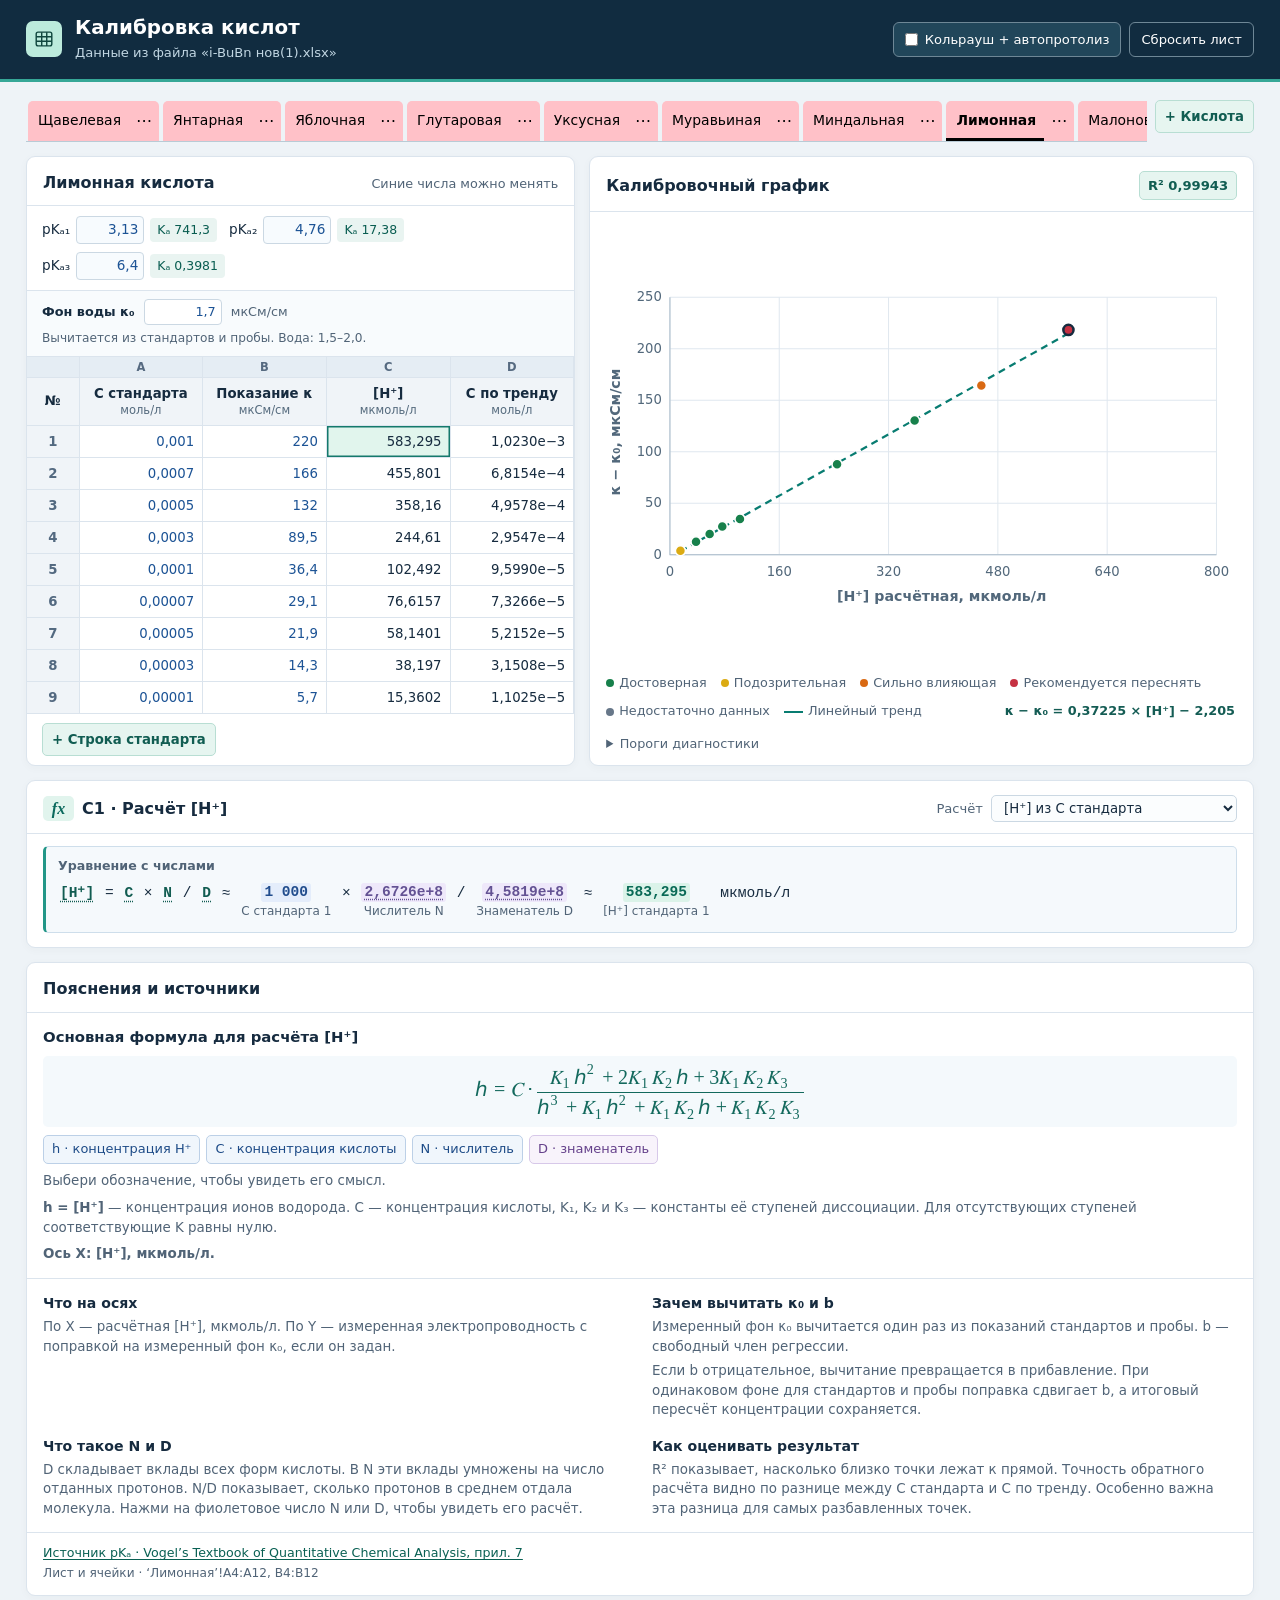
==== acid-calibration/index.html @ 61593591 "Add project homepage and descriptive site URLs" ====
<!doctype html>
<html lang="ru">
<head>
<meta charset="utf-8">
<meta name="viewport" content="width=device-width, initial-scale=1">
<meta name="description" content="Редактируемые кондуктометрические калибровки кислот i‑BuBn с разбором вычислений.">
<title>Калибровка кислот</title>
<style>
:root{color-scheme:light;--ink:#162b3f;--muted:#516477;--line:#dbe4ed;--paper:#fff;--canvas:#eef3f7;--nav:#112c40;--teal:#087c71;--blue:#1c5395;--light:#e6f5f0;--active:#13695d;font:16px/1.45 system-ui,-apple-system,BlinkMacSystemFont,"Segoe UI",sans-serif}
*{box-sizing:border-box}body{margin:0;background:var(--canvas);color:var(--ink)}button,input,select{font:inherit}button,select{cursor:pointer}button:focus-visible,input:focus-visible,select:focus-visible,svg [tabindex]:focus-visible{outline:2px solid #147b6c;outline-offset:2px}button{color:inherit}h1,h2,h3,p{margin:0}button,input{font-variant-numeric:tabular-nums}
.top{background:var(--nav);color:#fff;border-bottom:3px solid #36a797}.top-inner,main{max-width:1520px;margin:auto}.top-inner{padding:17px 26px;display:flex;align-items:center;gap:13px}.workbook-icon{width:36px;height:36px;flex:0 0 36px;border-radius:7px;background:#bcebdc;color:#10473e;display:grid;place-items:center}.workbook-icon svg{width:22px;height:22px}h1{font-size:1.24rem;font-weight:710;line-height:1.1}.project{color:#c1d6e2;font-size:.82rem;margin-top:4px}.top-inner .reset{margin-left:auto;border:1px solid #6e8796;background:transparent;color:#fff;border-radius:6px;padding:7px 11px;font-size:.82rem;white-space:nowrap}.reset:hover{background:#24495e}
main{padding:18px 26px 26px}.tabs{display:flex;overflow:auto;gap:4px;border-bottom:1px solid #b9cbd6;margin:0 0 14px;scrollbar-width:thin;padding:1px 2px 0}.tab{border:0;border-bottom:3px solid transparent;background:transparent;padding:9px 10px 8px;white-space:nowrap;font-size:.87rem;color:var(--muted);font-weight:530}.tab:hover{background:#e2ebf2}.tab[aria-selected=true]{background:var(--paper);border-color:var(--teal);color:var(--active);font-weight:710;border-radius:5px 5px 0 0}
.workspace{display:grid;grid-template-columns:minmax(380px,.95fr) minmax(420px,1.15fr);gap:14px;align-items:stretch}.card{background:var(--paper);border:1px solid var(--line);border-radius:9px;min-width:0;box-shadow:0 2px 10px #18354908}.card-head{padding:14px 16px 11px;border-bottom:1px solid var(--line);display:flex;gap:12px;align-items:baseline;justify-content:space-between}.card-head h2{font-size:1rem}.card-head .desc{font-size:.8rem;color:var(--muted)}
.constants{padding:10px 15px;min-height:55px;display:flex;gap:8px 12px;align-items:center;flex-wrap:wrap;border-bottom:1px solid var(--line);font-size:.85rem}.constant{display:inline-flex;gap:6px;align-items:center}.constant input{width:68px;padding:3px 5px;background:#f7fbfe;border:1px solid #cbd8e3;border-radius:4px;color:var(--blue);text-align:right}.constant button{border:0;background:#e9f4f1;padding:3px 7px;border-radius:4px;color:#095d51;font-size:.78rem}
.scroller{overflow-x:auto}.sheet{width:100%;border-collapse:collapse;table-layout:fixed;font-size:.83rem;font-variant-numeric:tabular-nums}.sheet th,.sheet td{border-bottom:1px solid var(--line);border-right:1px solid var(--line);padding:0;text-align:right;white-space:nowrap}.sheet th:last-child,.sheet td:last-child{border-right:0}.sheet tr:last-child td,.sheet tr:last-child th[scope=row]{border-bottom:0}.sheet thead th{padding:8px 7px;text-align:center;line-height:1.25;background:#f0f4f8;font-weight:660}.sheet thead tr:first-child th{font-size:.72rem;padding:3px;color:#566a80;background:#e5edf4}.sheet th[scope=row]{text-align:center;background:#f0f4f8;color:#536980;font-weight:550}.sheet .unit{display:block;color:#546a7d;font-size:.72rem;font-weight:500}.sheet input,.sheet .value{width:100%;margin:0;min-height:31px;padding:5px 8px;background:transparent;border:0;border-radius:0;text-align:right;font-size:inherit}.sheet input{color:var(--blue)}.sheet .value:hover,.sheet input:hover{background:#eaf5fc}.sheet .selected,.constant .selected{background:#e1f5ed!important;box-shadow:inset 0 0 0 1.5px #14796c}.sheet .value.unavailable{color:var(--muted)}[aria-invalid=true]{background:#fff1ef!important;color:#9a3527!important}
.plot-card{display:flex;flex-direction:column}.plot-header{align-items:center}.metric{border:1px solid #b8ded3;border-radius:5px;background:var(--light);color:#115d52;padding:4px 8px;font-size:.82rem;font-weight:680}.plot-wrap{flex:1;display:flex;align-items:center;justify-content:center;padding:8px 12px 0;min-height:260px}.plot{display:block;width:100%;height:auto;max-height:411px}.plot text{fill:#52687b;font:13px system-ui,sans-serif}.plot .axis-label{font-size:14px;font-weight:560}.plot .grid{stroke:#e0e8ef}.plot .axis{stroke:#a9bbc9}.plot .trend{stroke:var(--teal);stroke-width:2.2;stroke-dasharray:7 5}.plot .point{fill:var(--blue);stroke:#fff;stroke-width:1.6;cursor:pointer}.plot .point.active{fill:var(--teal);stroke:#bcead9;stroke-width:3.8}.plot .point:hover{r:7}.legend{display:flex;gap:8px 14px;flex-wrap:wrap;padding:8px 16px 12px;font-size:.8rem;color:var(--muted);align-items:center}.legend span{white-space:nowrap}.legend button{margin-left:auto;background:transparent;border:0;border-radius:4px;color:#145c54;padding:2px;font:inherit;font-weight:650}.legend i{display:inline-block;vertical-align:middle;margin-right:5px;width:8px;height:8px;border-radius:50%;background:var(--blue)}.legend i.line{height:2px;width:19px;background:var(--teal);border-radius:0}.plot-empty{color:var(--muted);padding:18px;text-align:center}
.inspector{margin-top:14px}.inspector .card-head{align-items:center;flex-wrap:wrap}.fx{display:inline-flex;justify-content:center;align-items:center;color:#0b695d;background:#e1f4ed;border-radius:5px;font:italic bold 1rem Georgia,serif;width:31px;height:25px;margin-right:8px}.controls{display:flex;align-items:center;gap:8px;flex-wrap:wrap}.controls label{font-size:.82rem;color:var(--muted)}.controls select,.controls input{max-width:100%;padding:4px 8px;border:1px solid #cbd8e3;border-radius:5px;background:#fbfdfe;color:var(--ink);font-size:.83rem}.body{padding:11px 16px 14px;display:grid;grid-template-columns:minmax(0,.9fr) minmax(0,1.3fr);gap:13px 22px}.formula-label{font-size:.76rem;color:var(--muted);margin-bottom:3px}.equation,.substitution{font-family:ui-monospace,SFMono-Regular,Consolas,monospace;font-variant-numeric:tabular-nums;font-size:.86rem;overflow-wrap:anywhere}.substitution{white-space:pre-line}.equation{color:#0d6858;font-weight:650}.detail{font-size:.81rem;color:var(--muted);margin-top:5px}.notice{font-size:.79rem;color:#79591c;margin:8px 2px 0}.sr{position:absolute;width:1px;height:1px;clip-path:inset(50%);overflow:hidden;white-space:nowrap}
@media(max-width:950px){.workspace{grid-template-columns:1fr}.plot{max-height:345px}.plot-wrap{min-height:220px}.body{grid-template-columns:1fr}}@media(max-width:540px){main,.top-inner{padding-left:11px;padding-right:11px}.top-inner .reset{font-size:.72rem;padding:6px}.card-head{padding:10px 11px}.sheet{min-width:470px}.tab{padding-inline:8px}.controls{width:100%}.controls select{width:100%}}

.provenance{padding:8px 15px;font-size:.79rem;border-bottom:1px solid var(--line);color:var(--muted)}.provenance a{color:#096053;text-underline-offset:2px}.provenance small{display:block;color:var(--muted);font-size:.76rem;margin-top:2px}
.blankbar{display:flex;flex-wrap:wrap;align-items:center;gap:5px 9px;padding:8px 15px;border-bottom:1px solid var(--line);background:#f8fbfd;color:var(--muted);font-size:.8rem}.blankbar label{font-weight:650;color:var(--ink)}.blankbar input{width:78px;padding:3px 5px;border:1px solid #cbd8e3;border-radius:4px;text-align:right;color:var(--blue)}.blankbar small{font-size:.76rem}
.numeric{margin:0 16px 14px;padding:10px 12px;border:1px solid #cedeeb;border-left:3px solid #229687;background:#f5f9fc;border-radius:5px}.numeric h3{font-size:.79rem;color:var(--muted);margin:0 0 5px;font-weight:650}.numeric-line{font:500 .91rem/1.75 ui-monospace,SFMono-Regular,Consolas,monospace;overflow-wrap:anywhere}.numeric-line+.numeric-line{margin-top:4px}.num-token{display:inline-block;padding:0 3px;margin:0 1px;border-radius:3px;font-weight:670;color:#214d8d;background:#e4edfb;white-space:nowrap}.num-token[data-tint="k"]{color:#635293;background:#eee8fa}.num-token[data-tint="signal"]{color:#8a4d14;background:#fff0db}.num-token[data-tint="result"]{color:#096a56;background:#dbf3e9}.num-token[data-tint="fit"]{color:#0e6272;background:#dff2f7}.num-token[tabindex]{cursor:help}.num-token[tabindex]:hover,.num-token:focus-visible{outline:2px solid #118172;outline-offset:1px}.source-highlight{background:#fff1af!important;color:#603a00!important;box-shadow:inset 0 0 0 2px #d6a345!important;border-radius:3px}.source-highlight.point{stroke:#d6a345;stroke-width:4px}

.reference{margin-top:14px}.reference .provenance{border-top:1px solid var(--line);border-bottom:0;padding:11px 16px 13px}.explanations{display:grid;grid-template-columns:1fr 1fr;gap:16px 24px;padding:14px 16px}.explanations h3{font-size:.88rem;margin-bottom:4px}.explanations p{color:var(--muted);font-size:.84rem}.explanations p+p{margin-top:5px}
.formula-back{border:1px solid #b8ded3;border-radius:5px;background:var(--light);color:#115d52;padding:4px 8px;font-size:.8rem;font-weight:650}.num-token[data-drill]{cursor:pointer;text-decoration:underline dotted;text-underline-offset:3px}.source-highlight{position:relative;z-index:1}.num-token[data-action]{cursor:pointer}.formula-back[hidden]{display:none}
@media(max-width:680px){.explanations{grid-template-columns:1fr}}
.main-formula{padding:14px 16px;border-bottom:1px solid var(--line)}.main-formula h3{font-size:.93rem}.main-formula p{font-size:.84rem;color:var(--muted)}.main-equation{margin:8px 0;overflow-x:auto;padding:8px 6px;background:#f4f9fc;border-radius:5px;color:var(--active);font-size:clamp(.94rem,2.7vw,1.25rem)}.main-equation math{margin:0}
#slope-value,#intercept-value{display:inline-block}
.fraction-part{cursor:pointer}.fraction-part[data-highlight="true"]{background:#e0ecfa;color:#1d4b87}.fraction-part#main-denominator[data-highlight="true"]{background:#e9dff5;color:#65418b}.fraction-controls{display:flex;flex-wrap:wrap;gap:6px;margin:7px 0}.fraction-button{padding:4px 8px;border:1px solid #bcd0e7;border-radius:5px;color:#1d4b87;background:#f0f6fc;font-size:.81rem}.fraction-button#explain-d{border-color:#d7c8e9;color:#65418b;background:#f8f3fb}.fraction-button[data-highlight="true"]{background:#e0ecfa;border-color:#5388c4}.fraction-button#explain-d[data-highlight="true"]{background:#e9dff5;border-color:#9875b9}.fraction-explanation{margin:4px 0 8px}
.numeric{margin-top:12px}.symbol-button{display:inline;padding:0 2px;border:0;background:transparent;color:#115c51;font:inherit;font-weight:690;text-decoration:underline dotted;text-underline-offset:4px}.symbol-button:hover,.symbol-button[aria-pressed="true"]{background:#d9f0e8;border-radius:3px}.symbol-help,.numeric-note{color:var(--muted);font-size:.82rem;margin-top:7px}.symbol-help{border-left:2px solid #78aeaa;padding-left:8px}

.number-with-label{display:inline-flex;flex-direction:column;align-items:center;vertical-align:top;line-height:1.35;margin:2px 2px 3px;max-width:100%}.number-with-label .num-token{margin:0}.number-label{display:block;color:var(--muted);font:500 .75rem/1.25 system-ui,sans-serif;text-align:center;max-width:9rem;white-space:normal;margin-top:2px}.num-token[data-tint="fixed"]{color:#495a6a;background:#e9eff3}.factor-breakdown{margin-top:8px;padding:8px 10px;background:#f2eefa;border:1px solid #e3d9f2;border-radius:5px}.physics{padding:8px 15px;border-bottom:1px solid var(--line);font-size:.8rem}.physics-options{display:flex;gap:6px 16px;flex-wrap:wrap}.physics-options label{display:flex;align-items:center;gap:5px;font-weight:650}.physics-options input{accent-color:var(--teal)}.ion-editor{margin-top:5px;color:var(--muted)}.ion-editor summary{cursor:pointer;color:#106759}.ion-fields{display:flex;gap:6px 10px;flex-wrap:wrap;margin-top:6px}.ion-fields label{display:flex;align-items:center;gap:4px}.ion-fields input{width:69px;padding:2px 4px;border:1px solid #cbd8e3;border-radius:4px;text-align:right;color:var(--blue)}.ion-fields a,.physics-refs a{color:#106759}.physics-refs{margin-top:4px;font-size:.75rem}.model-status{margin-top:3px;color:var(--muted)}.sheet [hidden]{display:none}.factor-breakdown h4{margin:0 0 4px;color:#5b4384;font-size:.81rem}.factor-breakdown .numeric-line{margin:0}
[hidden]{display:none!important}.main-formula h4{font-size:.85rem;margin:12px 0 0}.main-mode{margin-top:7px;font-weight:620}
.top-actions{display:flex;align-items:center;flex-wrap:wrap;gap:8px;margin-left:auto}.top-actions .reset{margin-left:0}.model-toggle{display:inline-flex;align-items:center;gap:7px;cursor:pointer;border:1px solid #6e8796;background:#21465a;color:#fff;border-radius:6px;padding:7px 11px;font-size:.82rem}.model-toggle:has(input:checked){background:#bcebdc;border-color:#bcebdc;color:#10473e}.model-toggle:focus-within{outline-color:#bcebdc}
.model-toggle input{margin:0;accent-color:#087c71}.model-toggle:focus-within{outline:2px solid #bcebdc;outline-offset:2px}
@media(max-width:620px){.top-inner{flex-wrap:wrap}.top-actions{margin-left:49px}}
.acid-nav{display:flex;align-items:flex-start;gap:8px;margin-bottom:14px}
.acid-nav .tabs{flex:1;min-width:0;margin:0}
.acid-tab{display:flex;flex:none;align-items:stretch}
.acid-tab .tab{border-radius:5px 0 0 0;padding-right:8px}
.acid-tab.custom-color .tab,.acid-tab.custom-color .tab-menu{background:var(--tab-color);color:var(--tab-ink)}
.acid-tab.custom-color .tab[aria-selected=true]{border-color:var(--tab-ink)}
.acid-tab.custom-color .tab:hover,.acid-tab.custom-color .tab-menu:hover{box-shadow:inset 0 0 0 2px var(--tab-ink)}
.tab-menu{border:0;border-radius:0 5px 0 0;background:transparent;padding:0 7px;min-width:27px;color:var(--muted);line-height:1}
.tab-menu:hover{background:#e2ebf2;color:var(--ink)}
.tab:focus-visible,.tab-menu:focus-visible{outline-offset:-2px}
.action{border:1px solid #b8ded3;border-radius:5px;background:var(--light);color:#115d52;padding:6px 9px;font-size:.83rem;font-weight:650;white-space:nowrap}
.action:hover{background:#d5eee6}
.sheet-actions{padding:9px 15px;border-top:1px solid var(--line)}
.editor-dialog{width:min(360px,calc(100% - 24px));padding:18px;border:1px solid var(--line);border-radius:9px;color:var(--ink);box-shadow:0 12px 36px #162b3f40}
.editor-dialog::backdrop{background:#112c4059}
.editor-dialog form{display:grid;gap:12px}
.editor-dialog h2{font-size:1.05rem;overflow-wrap:anywhere}
.editor-dialog label{display:grid;gap:4px;font-size:.87rem}
.editor-dialog input,.editor-dialog select{width:100%;min-width:0;padding:5px 8px;border:1px solid #cbd8e3;border-radius:4px;background:#fff;color:var(--ink)}
.editor-dialog input[type=color]{width:64px;height:38px;padding:3px;cursor:pointer}
.dialog-actions{display:flex;justify-content:flex-end;flex-wrap:wrap;gap:6px}
.dialog-actions .secondary{background:#fff;border-color:#cbd8e3;color:var(--ink)}
.point-tooltip{position:fixed;z-index:10;width:max-content;max-width:calc(100vw - 16px);pointer-events:none;padding:9px 11px;border:1px solid #b9cbd6;border-radius:6px;background:var(--paper);color:var(--ink);box-shadow:0 4px 18px #162b3f29;font-size:.78rem}
.point-tooltip strong{font-size:.85rem}
.point-tooltip dl{display:grid;grid-template-columns:auto 1fr;gap:2px 10px;margin:5px 0 0}
.point-tooltip dt{color:var(--muted)}
.point-tooltip dd{margin:0;text-align:right;font-variant-numeric:tabular-nums}
[data-quality=ok]{--quality:#17804b}
[data-quality=warning]{--quality:#dbab13}
[data-quality=influence]{--quality:#d96913}
[data-quality=repeat]{--quality:#c63142}
[data-quality=unknown]{--quality:#677789}
.plot .point[data-quality]{fill:var(--quality)}
.plot .point.active[data-quality]{stroke:#162b3f;stroke-width:2.5}
.legend [data-quality] i{background:var(--quality)}
.diagnostic-rules{padding:0 16px 12px;color:var(--muted);font-size:.8rem}
.diagnostic-rules summary{cursor:pointer}
.diagnostic-rules p{margin-top:4px}
.editor-dialog .danger,.remove-row{color:#9c2637}
.editor-dialog .danger{justify-self:start;background:#fff3f4;border-color:#e7bcc2}
.row-number{display:flex;align-items:center;justify-content:center;gap:2px}
.remove-row{border:0;background:transparent;border-radius:3px;padding:1px 4px;font-size:1rem;line-height:1.2}
.remove-row:hover{background:#ffe3e6}
</style>
</head>
<body>
<header class="top"><div class="top-inner">
<span class="workbook-icon" aria-hidden="true"><svg viewBox="0 0 24 24" fill="none" stroke="currentColor" stroke-width="1.55"><rect x="3.5" y="4.5" width="17" height="15" rx="2"/><path d="M3.5 9.5h17m-17 5h17m-11-10v15m5.5-15v15"/></svg></span>
<div><h1>Калибровка кислот</h1><p class="project">Данные из файла «i-BuBn нов(1).xlsx»</p></div>
<div class="top-actions">
<label class="model-toggle"><input type="checkbox" id="model-toggle" aria-controls="physics">Кольрауш + автопротолиз</label>
<button type="button" class="reset" id="reset">Сбросить лист</button>
</div>
</div></header>
<main>
<div class="acid-nav">
  <nav class="tabs" id="tabs" role="tablist" aria-label="Кислоты"></nav>
  <button id="add-acid" class="action" type="button">+ Кислота</button>
</div>
<dialog id="acid-dialog" class="editor-dialog" aria-labelledby="acid-dialog-title">
  <form id="acid-form">
    <h2 id="acid-dialog-title">Добавить кислоту</h2>
    <label>Название <input id="acid-name" type="text" required maxlength="80" autofocus></label>
    <label>Число ступеней диссоциации
      <select id="acid-steps"><option value="1">1</option><option value="2">2</option><option value="3">3</option></select>
    </label>
    <div class="dialog-actions">
      <button id="cancel-acid" class="action secondary" type="button">Отмена</button>
      <button class="action" type="submit">Добавить</button>
    </div>
  </form>
</dialog>
<dialog id="color-dialog" class="editor-dialog" aria-labelledby="color-title">
  <form id="color-form">
    <h2 id="color-title">Цвет вкладки</h2>
    <label>Цвет кнопки <input id="tab-color" type="color" value="#bcebdc"></label>
    <div class="dialog-actions">
      <button id="cancel-color" class="action secondary" type="button">Отмена</button>
      <button id="reset-color" class="action secondary" type="button">Автоцвет</button>
      <button class="action" type="submit">Сохранить</button>
    </div>
    <button id="delete-acid" class="action danger" type="button" hidden>Удалить кислоту</button>
  </form>
</dialog>
<div class="workspace">
<section class="card" aria-labelledby="sheet-title">
<div class="card-head"><h2 id="sheet-title"></h2><p class="desc">Синие числа можно менять</p></div>
<div class="constants" id="constants" aria-label="Константы диссоциации"></div>
<div class="blankbar"><label for="blank">Фон воды κ₀</label><input id="blank" type="text" inputmode="decimal" placeholder="—" aria-label="Фон воды, мкСм/см"><span>мкСм/см</span><small id="blank-state"></small></div>
<div class="physics" id="physics" hidden>
  <div class="physics-options"><label><input type="checkbox" id="water-mode">Автопротолиз воды</label><label><input type="checkbox" id="ion-mode">Кольрауш · все ионы</label></div>
  <p class="model-status" id="model-status" role="status"></p>
  <details id="ion-editor" class="ion-editor"><summary>Ионные проводимости λ° при 25 °C</summary><div class="ion-fields" id="ion-fields"></div><p class="physics-refs" id="ion-refs"></p></details>
</div>
<div class="scroller"><table class="sheet" aria-label="Калибровочные стандарты">
<colgroup><col style="width:52px"><col><col><col><col><col id="theory-col" hidden></colgroup>
<thead><tr aria-hidden="true"><th></th><th>A</th><th>B</th><th>C</th><th>D</th><th id="theory-letter" hidden>E</th></tr>
<tr><th scope="col">№</th><th scope="col">C стандарта<span class="unit">моль/л</span></th><th scope="col">Показание κ<span class="unit">мкСм/см</span></th><th scope="col">[H⁺]<span class="unit">мкмоль/л</span></th><th scope="col">C по тренду<span class="unit">моль/л</span></th><th scope="col" id="theory-head" hidden>κ расчётная<span class="unit">мкСм/см</span></th></tr></thead><tbody id="rows"></tbody>
</table></div>
<div class="sheet-actions"><button id="add-row" class="action" type="button">+ Строка стандарта</button></div>
</section>
<section class="card plot-card" aria-labelledby="plot-title">
<div class="card-head plot-header"><h2 id="plot-title">Калибровочный график</h2><button type="button" class="metric" id="metric" data-kind="r2" title="Показать формулу R²">R² —</button></div>
<div class="plot-wrap" id="chart"></div>
<div id="point-tooltip" class="point-tooltip" role="tooltip" hidden></div>
<div class="legend"><span data-quality="ok"><i></i>Достоверная</span><span data-quality="warning"><i></i>Подозрительная</span><span data-quality="influence"><i></i>Сильно влияющая</span><span data-quality="repeat"><i></i>Рекомендуется переснять</span><span data-quality="unknown"><i></i>Недостаточно данных</span><span><i class="line"></i>Линейный тренд</span><button id="trend" type="button" data-kind="fit"></button></div>
<details class="diagnostic-rules">
  <summary>Пороги диагностики</summary>
  <p>Автоцвет вкладки показывает самый серьёзный статус на листе: зелёный — все точки в норме, жёлтый — есть точки для проверки, красный — есть точки для повторного измерения, серый — данных для оценки недостаточно. Ручной цвет можно сменить на «Автоцвет» в меню вкладки.</p>
  <p>Повторить измерение при |t| &gt; 3 или ошибке концентрации &gt; 20%. Сильное влияние при расстоянии Кука &gt; 4/n. Предупреждение при |t| &gt; 2, рычаге &gt; 4/n или ошибке концентрации &gt; 10%. n — число точек. Пороги 10% и 20% — рабочие значения для этого сайта.</p>
  <p>Относительный остаток рассчитан от экспериментальной проводимости на оси Y. Ошибка концентрации рассчитана от C стандарта по полному тренду. Стьюдентизированный остаток использует дисперсию без выбранной точки. Все точки остаются в тренде.</p>
</details>
</section>
</div>
<section class="card inspector" aria-labelledby="formula-title">
<div class="card-head"><h2 id="formula-title"><span class="fx" aria-hidden="true">fx</span><span id="selection"></span></h2>
<div class="controls"><button id="formula-back" class="formula-back" type="button" hidden>К исходной формуле</button><label for="mode">Расчёт</label><select id="mode" aria-label="Выбрать формулу">
<option value="" disabled>Значение ячейки</option><option value="h">[H⁺] из C стандарта</option><option value="theory" id="theory-option" hidden>Проводимость по всем ионам</option><option value="back">C из показания</option><option value="fit">Уравнение прямой</option><option value="r2">Коэффициент R²</option><option value="blank">Вычитание фона воды</option><option value="probe">Концентрация пробы</option><option value="balance" id="balance-option" hidden>Баланс зарядов и вода</option>
</select><input id="probe" type="text" inputmode="decimal" placeholder="Показание пробы" aria-label="Показание пробы" hidden></div></div>
<div class="numeric"><h3>Уравнение с числами</h3><div id="numeric" aria-label="Числа в уравнении" aria-live="polite"></div>
<div id="factor-breakdown" class="factor-breakdown" aria-live="polite" hidden></div>
<p id="symbol-help" class="symbol-help" aria-live="polite" hidden></p><p id="numeric-note" class="numeric-note" hidden></p></div>
</section>
<p id="notice" class="notice" role="status"></p>
<footer class="card reference" aria-labelledby="reference-title">
  <div class="card-head"><h2 id="reference-title">Пояснения и источники</h2></div>
  <section class="main-formula" aria-labelledby="main-formula-title">
    <h3 id="main-formula-title">Основная формула</h3>
    <div class="main-equation">
      <math display="block">
        <mi id="main-h" class="fraction-part">h</mi><mo>=</mo><mi id="main-c" class="fraction-part">C</mi><mo>⋅</mo>
        <mfrac>
          <mrow id="main-numerator" class="fraction-part">
            <msub><mi>K</mi><mn>1</mn></msub><msup><mi>h</mi><mn>2</mn></msup>
            <mo>+</mo><mn>2</mn><msub><mi>K</mi><mn>1</mn></msub><msub><mi>K</mi><mn>2</mn></msub><mi>h</mi>
            <mo>+</mo><mn>3</mn><msub><mi>K</mi><mn>1</mn></msub><msub><mi>K</mi><mn>2</mn></msub><msub><mi>K</mi><mn>3</mn></msub>
          </mrow>
          <mrow id="main-denominator" class="fraction-part">
            <msup><mi>h</mi><mn>3</mn></msup>
            <mo>+</mo><msub><mi>K</mi><mn>1</mn></msub><msup><mi>h</mi><mn>2</mn></msup>
            <mo>+</mo><msub><mi>K</mi><mn>1</mn></msub><msub><mi>K</mi><mn>2</mn></msub><mi>h</mi>
            <mo>+</mo><msub><mi>K</mi><mn>1</mn></msub><msub><mi>K</mi><mn>2</mn></msub><msub><mi>K</mi><mn>3</mn></msub>
          </mrow>
        </mfrac>
        <mrow id="main-water-term" hidden>
          <mo>+</mo><mfrac><msub><mi>K</mi><mi>w</mi></msub><mi>h</mi></mfrac>
        </mrow>
      </math>
    </div>
    <div class="fraction-controls" role="group" aria-label="Обозначения основной формулы">
      <button type="button" id="explain-h" class="fraction-button" aria-pressed="false" aria-controls="fraction-explanation">h · концентрация H⁺</button>
      <button type="button" id="explain-c" class="fraction-button" aria-pressed="false" aria-controls="fraction-explanation">C · концентрация кислоты</button>
      <button type="button" id="explain-n" class="fraction-button" aria-pressed="false" aria-controls="fraction-explanation">N · числитель</button>
      <button type="button" id="explain-d" class="fraction-button" aria-pressed="false" aria-controls="fraction-explanation">D · знаменатель</button>
    </div>
    <p id="fraction-explanation" class="fraction-explanation" aria-live="polite">Выбери обозначение, чтобы увидеть его смысл.</p>
    <p><strong>h = [H⁺]</strong> — концентрация ионов водорода. C — концентрация кислоты, K₁, K₂ и K₃ — константы её ступеней диссоциации. Для отсутствующих ступеней соответствующие K равны нулю.</p>
    <div id="main-conductivity" hidden>
      <h4>Проводимость по Кольраушу для оси X</h4>
      <div class="main-equation">
        <math display="block">
          <msub><mi>κ</mi><mtext>теор</mtext></msub><mo>=</mo>
          <mfrac>
            <mrow>
              <msub><mi>λ</mi><mtext>H⁺</mtext></msub><mi>h</mi><mo>+</mo>
              <munderover><mo>∑</mo><mrow><mi>i</mi><mo>=</mo><mn>1</mn></mrow><mi>n</mi></munderover>
              <msub><mi>λ</mi><mi>i</mi></msub><msub><mi>c</mi><mi>i</mi></msub>
              <mrow id="main-hydroxide-term" hidden>
                <mo>+</mo><msub><mi>λ</mi><mtext>OH⁻</mtext></msub>
                <mfrac><msub><mi>K</mi><mi>w</mi></msub><mi>h</mi></mfrac>
              </mrow>
            </mrow>
            <mn>1000</mn>
          </mfrac>
          <mrow id="main-theory-baseline" hidden>
            <mo>−</mo><msub><mi>κ</mi><mtext>чистая вода</mtext></msub>
          </mrow>
        </math>
      </div>
      <p id="main-conductivity-note"></p>
    </div>
    <p class="main-mode" id="main-mode" aria-live="polite"></p>
  </section>
  <div class="explanations">
    <section><h3>Что на осях</h3><p id="axis-explanation"></p></section>
    <section><h3>Зачем вычитать κ₀ и b</h3><p>Измеренный фон κ₀ вычитается один раз из показаний стандартов и пробы. b — свободный член регрессии.<span id="water-baseline-explanation" hidden> При расчёте по Кольраушу с автопротолизом теоретическая проводимость на оси X выражена как прирост относительно чистой воды.</span></p><p>Если b отрицательное, вычитание превращается в прибавление. При одинаковом фоне для стандартов и пробы поправка сдвигает b, а итоговый пересчёт концентрации сохраняется.</p></section>
    <section id="physics-explanation" hidden><h3>Две независимые поправки</h3><p>Автопротолиз добавляет [OH⁻] = Kᵥ/[H⁺] в баланс зарядов. При 25 °C Kᵥ = 10⁻¹⁴ (моль/л)². Закон Кольрауша суммирует λ°ᵢcᵢ для H⁺ и всех анионов кислоты. Вклад OH⁻ добавляется, если включён автопротолиз. Используются предельные молярные проводимости и приближение разбавленного раствора.</p><p><a href="https://nvlpubs.nist.gov/nistpubs/Legacy/SP/nistspecialpublication260-142.pdf" target="_blank" rel="noopener noreferrer">NIST SP 260-142 · Kᵥ, λ° H⁺ и OH⁻ при 25 °C</a></p></section>
<section><h3>Что такое N и D</h3><p>D складывает вклады всех форм кислоты. В N эти вклады умножены на число отданных протонов. N/D показывает, сколько протонов в среднем отдала молекула. Нажми на фиолетовое число N или D, чтобы увидеть его расчёт.</p></section>
    <section><h3>Как оценивать результат</h3><p>R² показывает, насколько близко точки лежат к прямой. Точность обратного расчёта видно по разнице между C стандарта и C по тренду. Особенно важна эта разница для самых разбавленных точек.</p></section>
  </div><div class="provenance"><a id="pk-source" target="_blank" rel="noopener noreferrer"></a><small id="range-source"></small></div></footer>
</main>
<script id="seed" type="application/json">{"Щавелевая":{"pka":[1.25,4.27],"rows":[[0.001,300],[0.0007,214],[0.0005,157.9],[0.0003,100.7],[0.0001,39.9],[7e-05,29.5],[5e-05,22.4],[3e-05,15.5],[1e-05,5.4]]},"Янтарная":{"pka":[4.21,5.64],"rows":[[0.001,85.2],[0.0007,69.6],[0.0005,57.3],[0.0003,42.4],[0.0001,21.3],[7e-05,16.8],[5e-05,13.2],[3e-05,9.1],[1e-05,4.3]]},"Яблочная":{"pka":[3.459,5.097],"rows":[[0.001,179.2],[0.0007,137.4],[0.0005,109.6],[0.0003,76.4],[0.0001,33.4],[7e-05,25.4],[5e-05,19.4],[3e-05,12.8],[1e-05,5.8]]},"Глутаровая":{"pka":[4.34,5.27],"rows":[[0.001,75.8],[0.0007,61.9],[0.0005,56.1],[0.0003,38.4],[0.0001,20],[7e-05,16.75],[5e-05,13.2],[3e-05,9.1],[1e-05,5.7]]},"Уксусная":{"pka":[4.757],"rows":[[0.001,52],[0.0007,42.2],[0.0005,35.3],[0.0003,26.5],[0.0001,13.8],[7e-05,11.2],[5e-05,9.3],[3e-05,6.7],[1e-05,4]]},"Муравьиная":{"pka":[3.75],"rows":[[0.001,152.1],[0.0007,111],[0.0005,89.4],[0.0003,60],[0.0001,28.9],[7e-05,22.1],[5e-05,18],[3e-05,11.3],[1e-05,4.6]]},"Миндальная":{"pka":[3.407],"rows":[[0.001,180],[0.0007,136.2],[0.0005,108],[0.0003,72.1],[0.0001,31],[7e-05,23.1],[5e-05,17.4],[3e-05,12.3],[1e-05,3.6]]},"Лимонная":{"pka":[3.13,4.76,6.4],"rows":[[0.001,220],[0.0007,166],[0.0005,132],[0.0003,89.5],[0.0001,36.4],[7e-05,29.1],[5e-05,21.9],[3e-05,14.3],[1e-05,5.7]]},"Малоновая":{"pka":[2.847,5.696],"rows":[[0.001,281],[0.0007,203],[0.0005,153],[0.0003,99.8],[0.0001,37.6],[7e-05,26.9],[5e-05,19.7],[3e-05,10.3],[1e-05,5.1]]},"Пропионовая":{"pka":[4.88],"rows":[[0.001,42.4],[0.0007,35.2],[0.0005,29.3],[0.0003,22.1],[0.0001,13.8],[7e-05,9.9],[5e-05,8.5],[3e-05,6],[1e-05,3.3]]},"Винная":{"pka":[3.03,4.37],"rows":[[0.001,247],[0.0007,186.4],[0.0005,142],[0.0003,98.6],[0.0001,43.9],[7e-05,33.9],[5e-05,26.2],[3e-05,17.3],[1e-05,7.6]]},"Адипиновая":{"pka":[4.42,5.42],"rows":[[0.001,66.6],[0.0007,54.9],[0.0005,45.5],[0.0003,34.6],[0.0001,18.1],[7e-05,14.7],[5e-05,13.1],[3e-05,8.7],[1e-05,4.5]]}}</script>
<script id="sources" type="application/json">{"Щавелевая":{"url":"https://slunik.slu.se/kursfiler/MV0218/20103.1920/Essington_1st_edition.pdf","label":"Essington, Soil and Water Chemistry, табл. 5.9","range":"‘Щавелевая’!A4:A12, B4:B12"},"Янтарная":{"url":"https://slunik.slu.se/kursfiler/MV0218/20103.1920/Essington_1st_edition.pdf","label":"Essington, Soil and Water Chemistry, табл. 5.9","range":"‘Янтарная’!A4:A12, C4:C12"},"Яблочная":{"url":"https://chem.libretexts.org/Ancillary_Materials/Reference/Reference_Tables/Equilibrium_Constants/E5:_Acid_Dissociation_Constants_of_Organics","label":"Chemistry LibreTexts, Acid Dissociation Constants of Organics","range":"‘Яблочная’!A4:A12, C4:C12"},"Глутаровая":{"url":"https://bisakimia.com/wp-content/uploads/2025/03/vogels-textbook-of-quantitative-chemical-analysis-5th-ed-g-h-jeffery.pdf","label":"Vogel’s Textbook of Quantitative Chemical Analysis, прил. 7","range":"‘Глутаровая’!A3:A11, B3:B11"},"Уксусная":{"url":"https://chem.libretexts.org/Ancillary_Materials/Reference/Reference_Tables/Equilibrium_Constants/E5:_Acid_Dissociation_Constants_of_Organics","label":"Chemistry LibreTexts, Acid Dissociation Constants of Organics","range":"‘Уксусная’!A3:A11, B3:B11"},"Муравьиная":{"url":"https://slunik.slu.se/kursfiler/MV0218/20103.1920/Essington_1st_edition.pdf","label":"Essington, Soil and Water Chemistry, табл. 5.9","range":"‘Муравьиная’!A4:A12, C4:C12"},"Миндальная":{"url":"https://journals.indianapolis.iu.edu/index.php/ias/article/download/8615/8718","label":"Mandelic Acid: Limiting Conductance and Ionization Constant, 25 °C","range":"‘Миндальная’!A4:A12, B4:B12"},"Лимонная":{"url":"https://bisakimia.com/wp-content/uploads/2025/03/vogels-textbook-of-quantitative-chemical-analysis-5th-ed-g-h-jeffery.pdf","label":"Vogel’s Textbook of Quantitative Chemical Analysis, прил. 7","range":"‘Лимонная’!A4:A12, B4:B12"},"Малоновая":{"url":"https://chem.libretexts.org/Ancillary_Materials/Reference/Reference_Tables/Equilibrium_Constants/E5:_Acid_Dissociation_Constants_of_Organics","label":"Chemistry LibreTexts, Acid Dissociation Constants of Organics","range":"‘Малоновая’!A3:A11, B3:B11"},"Пропионовая":{"url":"https://bisakimia.com/wp-content/uploads/2025/03/vogels-textbook-of-quantitative-chemical-analysis-5th-ed-g-h-jeffery.pdf","label":"Vogel’s Textbook of Quantitative Chemical Analysis, прил. 7","range":"‘Пропионовая’!A3:A11, D3:D11"},"Винная":{"url":"https://bisakimia.com/wp-content/uploads/2025/03/vogels-textbook-of-quantitative-chemical-analysis-5th-ed-g-h-jeffery.pdf","label":"Vogel’s Textbook of Quantitative Chemical Analysis, прил. 7","range":"‘Винная ’!A3:A11, B3:B11"},"Адипиновая":{"url":"https://chem.libretexts.org/Ancillary_Materials/Reference/Reference_Tables/Equilibrium_Constants/E5:_Acid_Dissociation_Constants_of_Organics","label":"Chemistry LibreTexts, Acid Dissociation Constants of Organics","range":"‘Адипиновая’!A3:A11, B3:B11"}}</script>
<script id="ion-data" type="application/json">{"refs":{"nist":["NIST SP 260-142, §1.3","https://nvlpubs.nist.gov/nistpubs/Legacy/SP/nistspecialpublication260-142.pdf"],"handbook":["Perry’s Chemical Engineers’ Handbook, табл. 8.32","https://www-chemistry.univer.kharkov.ua/files/63847_8.pdf"],"diffusion":["Aqion, таблица органических анионов","https://www.aqion.de/site/194"],"citric":["Apelblat, Citric Acid, §2.13","https://ndl.ethernet.edu.et/bitstream/123456789/70732/1/2014_Book_CitricAcid.pdf"],"mandelic":["Mandelic Acid: Limiting Conductance, табл. II","https://journals.indianapolis.iu.edu/index.php/ias/article/download/8615/8718"],"malonic":["Apelblat, Conductances of aqueous malonic acid","https://doi.org/10.1016/S0167-7322(97)00056-1"],"succinate":["Conductance Studies of Aqueous Succinic Acid (значение Davies для HSucc⁻)","https://www.academia.edu/118199961/Conductance_Studies_of_Aqueous_Succinic_Acid"],"tartaric":["Bešter-Rogač et al., Acidic tartrates","https://doi.org/10.1023/A:1022671414577"],"glutaric":["Apelblat et al., Glutaric acid and glutarates","https://doi.org/10.1007/s10953-007-9161-2"],"adipic":["Kinart, Conductance studies of sodium salts of dicarboxylic acids","https://doi.org/10.1016/j.molliq.2021.116262"]},"ions":{"Щавелевая":[["HC₂O₄⁻",40.2,"diffusion"],["C₂O₄²⁻",148.3,"diffusion"]],"Янтарная":[["HSucc⁻",31.9,"succinate"],["Succ²⁻",117.6,"diffusion"]],"Яблочная":[["HMal⁻",null,null],["Mal²⁻",117.6,"diffusion"]],"Глутаровая":[["HGlut⁻",null,"glutaric"],["Glut²⁻",105.2,"handbook"]],"Уксусная":[["Ac⁻",40.9,"diffusion"]],"Муравьиная":[["HCOO⁻",54.6,"diffusion"]],"Миндальная":[["Mdl⁻",30.84,"mandelic","380,65 − 349,81"]],"Лимонная":[["H₂Cit⁻",35.87,"citric"],["HCit²⁻",100.76,"citric","2 × 50,38"],["Cit³⁻",216.15,"citric","3 × 72,05"]],"Малоновая":[["HMalon⁻",39.1,"malonic"],["Malon²⁻",129.4,"malonic","2 × 64,7"]],"Пропионовая":[["Prop⁻",35.8,"handbook"]],"Винная":[["HTar⁻",null,"tartaric"],["Tar²⁻",119.3,"diffusion"]],"Адипиновая":[["HAd⁻",null,null],["Ad²⁻",null,"adipic"]]}}</script>
<script>
/* Calculation model */
const WATER = {kw:0.01,h:349.81,oh:198.3};
const parseNumber = value => {
  const cleaned = String(value).trim().replace(',', '.').replace('−', '-');
  if (!/^[+-]?(?:\d+\.?\d*|\.\d+)(?:e[+-]?\d+)?$/i.test(cleaned)) return null;
  const parsed = Number(cleaned);
  return Number.isFinite(parsed) ? parsed : null;
};
function constants(values) {
  if (values.some(value => parseNumber(value) === null || Math.abs(parseNumber(value)) > 30)) return null;
  return Array.from({length:3}, (_, i) => i < values.length ? 10 ** (6 - parseNumber(values[i])) : 0);
}
function species(h, [k1,k2,k3]) {
  const weights = [h ** 3, k1 * h ** 2, k1 * k2 * h, k1 * k2 * k3];
  const den = weights.reduce((sum, v) => sum + v, 0);
  const num = weights[1] + 2 * weights[2] + 3 * weights[3];
  return {den, num, charge: num / den, fractions:weights.map(weight=>weight/den)};
}
function bisect(lo,hi,below) {
  for(let i=0;i<64;i++){
    const mid=lo+(hi-lo)/2;
    if(below(mid)) lo=mid;
    else hi=mid;
  }
  return (lo+hi)/2;
}
function hydrogen(cMolar,k,water=false) {
  const c=cMolar*1e6;
  const neutral=water?Math.sqrt(WATER.kw):0;
  if(c===0)return neutral;
  if(!water&&k[1]===0)return 2*k[0]*c/(Math.sqrt(k[0]**2+4*k[0]*c)+k[0]);
  return bisect(neutral,neutral+3*c,h=>h-(water?WATER.kw/h:0) < c*species(h,k).charge);
}
function ionicConductivity(h,c,parts,water,lambdas) {
  const oh=water?WATER.kw/h:0;
  const concentrations=lambdas.map((_,i)=>c*1e6*parts.fractions[i+1]);
  const contributions=[WATER.h*h/1000,...concentrations.map((ci,i)=>lambdas[i]*ci/1000)];
  if(water)contributions.push(WATER.oh*oh/1000);
  const pure=water?(WATER.h+WATER.oh)*Math.sqrt(WATER.kw)/1000:0;
  return {oh,concentrations,contributions,pure,value:contributions.reduce((a,b)=>a+b,0)-pure};
}
function fromHydrogen(h,k,water) {
  if(!(h>0)||!Number.isFinite(h))return null;
  const parts=species(h,k);
  const oh=water?WATER.kw/h:0;
  const c=(h-oh)/parts.charge/1e6;
  return Number.isFinite(c)&&c>0?{h,c,oh,...parts}:null;
}
function fromTheory(x,k,water,lambdas) {
  const low=water?Math.sqrt(WATER.kw):0;
  const at=h=>{
    const solution=fromHydrogen(h,k,water);
    return solution?ionicConductivity(h,solution.c,solution,water,lambdas).value:0;
  };
  let high=Math.max(1,2*x*1000/WATER.h+2*low);
  while(high<1e6&&at(high)<x)high*=2;
  if(at(high)<x)return null;
  return fromHydrogen(bisect(low,high,h=>at(h)<x),k,water);
}
function fit(points) {
  if (points.length < 2) return null;
  const n = points.length;
  const xMean = points.reduce((sum, p) => sum + p.x, 0) / n;
  const yMean = points.reduce((sum, p) => sum + p.y, 0) / n;
  const sxx = points.reduce((sum, p) => sum + (p.x - xMean) ** 2, 0);
  const sxy = points.reduce((sum, p) => sum + (p.x - xMean) * (p.y - yMean), 0);
  if (!(sxx > 0) || !Number.isFinite(sxx) || !Number.isFinite(sxy)) return null;
  const a = sxy / sxx, b = yMean - a * xMean;
  const sst = points.reduce((sum, p) => sum + (p.y - yMean) ** 2, 0);
  const sse = points.reduce((sum, p) => sum + (p.y - a * p.x - b) ** 2, 0);
  return {a,b,n,xMean,yMean,sxx,sxy,sst,sse,r2:sst > 0 ? 1 - sse / sst : null};
}
const diagnosticLabels={
  ok:'Достоверная',warning:'Подозрительная',influence:'Сильно влияющая',
  repeat:'Рекомендуется переснять',unknown:'Недостаточно данных'
};
function diagnose(point,line) {
  if(!line)return {quality:'unknown',reason:'Линейный тренд недоступен'};
  const {a,b,n,xMean,yMean,sxx,sse,sst}=line;
  const predicted=a*point.x+b;
  const residual=point.y-predicted;
  const relative=point.y!==0?100*residual/Math.abs(point.y):null;
  const leverage=Math.min(1,1/n+(point.x-xMean)**2/sxx);
  const remaining=1-leverage;
  const loocv=remaining>1e-12?residual/remaining:null;
  const deletedSse=loocv===null?null:Math.max(0,sse-residual*loocv);
  const deletedSst=sst-n/(n-1)*(point.y-yMean)**2;
  const tolerance=Number.EPSILON*Math.max(sst,sse)*16;
  const deletedR2=n>2&&deletedSse!==null&&deletedSst>tolerance?1-deletedSse/deletedSst:null;
  const student=n>3&&deletedSse>tolerance?residual/Math.sqrt(deletedSse/(n-3)*remaining):null;
  const cook=n>2&&sse>tolerance&&loocv!==null?loocv**2*leverage/(2*sse/(n-2)):null;
  const concentrationError=point.back?point.back.c-point.c:null;
  const concentrationPercent=concentrationError===null?null:100*concentrationError/point.c;
  const concentrationMagnitude=Math.abs(concentrationPercent);
  const cutoff=4/n;
  const critical=[Math.abs(student)>3?'|t| > 3':'',concentrationMagnitude>20?'Ошибка C > 20%':''].filter(Boolean);
  const warnings=[Math.abs(student)>2?'|t| > 2':'',n>=4&&leverage>cutoff?'Рычаг > 4/n':'',
    concentrationMagnitude>10?'Ошибка C > 10%':''].filter(Boolean);
  let quality='unknown',reason='Часть показателей недоступна';
  if(critical.length){quality='repeat';reason=critical.join(' · ');}
  else if(cook>cutoff){quality='influence';reason='Расстояние Кука > 4/n';}
  else if(warnings.length){quality='warning';reason=warnings.join(' · ');}
  else if(student!==null&&cook!==null&&concentrationPercent!==null){quality='ok';reason='Пороги не превышены';}
  return {quality,reason,predicted,residual,relative,leverage,loocv,deletedR2,student,cook,concentrationError,concentrationPercent};
}
function invert(y,line,k,water=false,lambdas=null) {
  if(y===null||!line||!(line.a>0)||!k)return null;
  const x=(y-line.b)/line.a;
  if(!(x>0)||!Number.isFinite(x))return null;
  const result=lambdas?fromTheory(x,k,water,lambdas):fromHydrogen(x,k,water);
  return result?{...result,x}:null;
}
/* View */
const seed = JSON.parse(document.getElementById('seed').textContent);
const names = Object.keys(seed);
const sources = JSON.parse(document.getElementById('sources').textContent);
const ionData=JSON.parse(document.getElementById('ion-data').textContent);
const clone = value => JSON.parse(JSON.stringify(value));
const storageKey = 'ibu-bn-calibration-v1';
const defaultBlank = 1.7;
const records = Object.assign(Object.create(null),clone(seed));
let stored = {};
try { stored = JSON.parse(localStorage.getItem(storageKey) || '{}') || {}; } catch {}
for (const [name,candidate] of Object.entries(stored)) {
  if (!candidate || !Array.isArray(candidate.rows) ||
      (Object.hasOwn(seed,name) && candidate.rows.length<seed[name].rows.length) ||
      !candidate.rows.every(row=>Array.isArray(row)&&row.length===2) ||
      !Array.isArray(candidate.pka) || candidate.pka.length<1 || candidate.pka.length>3) continue;
  if (!Object.hasOwn(seed,name)) names.push(name);
  records[name]=candidate;
}
let active = names.includes('Лимонная') ? 'Лимонная' : names[0];
let selected = {kind:'h',row:0,step:0};
let drillOrigin = null;
let probeText = '';
let advanced = false;
let model;
const el = id => document.getElementById(id);
const fmt = (value, digits=5) => Number.isFinite(value) ? new Intl.NumberFormat('ru-RU',{maximumSignificantDigits:digits}).format(value) : '—';
const sci = value => Number.isFinite(value) ? value.toExponential(4).replace('.', ',').replace('e-', 'e−') : '—';
const inputText = value => String(value ?? '').replace('.', ',');
const make = (tag, props={}) => Object.assign(document.createElement(tag),props);
const acidTitle = name => Object.hasOwn(seed,name) ? name+' кислота' : name;
const newAcid = steps => ({pka:Array(steps).fill(''),rows:[['','']]});
const ionEntries = name => Object.hasOwn(ionData.ions,name) ? ionData.ions[name] :
  records[name].pka.map((_,i)=>['Анион '+(i+1)+' (заряд −'+(i+1)+')',null,null]);
const tabColor = name => /^#[0-9a-f]{6}$/i.test(records[name].color) ? records[name].color : '';
let colorAcid;
function persist() {
  try { localStorage.setItem(storageKey, JSON.stringify(records)); } catch {}
}
function compute(name) {
  const record = records[name];
  const blankText = String(record.blank ?? defaultBlank).trim();
  const blankValue = parseNumber(blankText);
  const blankInvalid = blankText !== '' && (blankValue === null || blankValue < 0);
  const hasBlank = blankText !== '' && !blankInvalid;
  const blank = hasBlank ? blankValue : 0;
  const k = constants(record.pka);
  const water=advanced&&el('water-mode').checked;
  const wantIons=advanced&&el('ion-mode').checked;
  const entries=ionEntries(name);
  const lambdaValues=entries.map((entry,i)=>parseNumber(record.lambda?.[i] ?? (entry[1] ?? '')));
  const missing=entries.filter((_,i)=>!(lambdaValues[i]>0));
  const lambdas=wantIons&&!missing.length?lambdaValues:null;
  const rows = record.rows.map(([conc, reading], i) => {
    const c = parseNumber(conc), y = parseNumber(reading);
    const solved=k&&c!==null&&c>0?hydrogen(c,k,water):null;
    const h=Number.isFinite(solved)&&solved>0?solved:null;
    const theory=h!==null&&lambdas?ionicConductivity(h,c,species(h,k),water,lambdas):null;
    const x=theory?theory.value:h;
    return {i,c,raw:y,y:y===null?null:y-blank,h,x,theory};
  });
  const points = rows.filter(row => row.x !== null && Number.isFinite(row.x) && row.raw !== null && row.raw >= 0);
  const line = fit(points);
  for (const row of rows) row.back = row.raw !== null && row.raw >= 0 ? invert(row.y,line,k,water,lambdas) : null;
  for (const point of points) point.diagnostics=diagnose(point,line);
  return {k,rows,points,line,blank,hasBlank,blankInvalid,water,wantIons,lambdas,missing,entries};
}
function tabStatus(points) {
  const statuses=new Set(points.map(point=>point.diagnostics.quality));
  if(statuses.has('repeat'))return ['#ffc1c8','Есть точки для повторного измерения'];
  if(statuses.has('influence')||statuses.has('warning'))return ['#ffe08b','Есть точки для проверки'];
  if(points.length&&!statuses.has('unknown'))return ['#a9e5c2','Все точки в норме'];
  return ['#d9e2eb','Недостаточно данных для оценки'];
}
function paintTab(item,name,points) {
  const [automatic,status]=tabStatus(points);
  const color=tabColor(name)||automatic;
  const rgb=color.slice(1).match(/../g).map(hex=>{
    const channel=parseInt(hex,16)/255;
    return channel<=0.04045?channel/12.92:((channel+0.055)/1.055)**2.4;
  });
  const luminance=0.2126*rgb[0]+0.7152*rgb[1]+0.0722*rgb[2];
  item.classList.add('custom-color');
  item.style.setProperty('--tab-color',color);
  item.style.setProperty('--tab-ink',luminance>0.179?'#000':'#fff');
  const tab=item.querySelector('.tab');
  tab.title=status;
  tab.setAttribute('aria-description',status);
}
function showTabs() {
  const scrollLeft=el('tabs').scrollLeft;
  el('tabs').replaceChildren(...names.map(name => {
    const item=make('div',{className:'acid-tab'});
    item.setAttribute('role','presentation');
    const node = make('button',{className:'tab',type:'button',textContent:name});
    node.setAttribute('role','tab');
    node.setAttribute('aria-selected',String(name === active));
    node.onclick = () => { active=name; selected={kind:'h',row:0,step:0}; drillOrigin=null; mount(); focusAcid(name); };
    const menu=make('button',{className:'tab-menu',type:'button',textContent:'⋯',title:'Настройки вкладки'});
    menu.setAttribute('aria-label','Настройки вкладки «'+name+'»');
    menu.setAttribute('aria-haspopup','dialog');
    menu.onclick=()=>{
      colorAcid=name;
      el('color-title').textContent='Настройки вкладки «'+name+'»';
      el('tab-color').value=tabColor(name)||tabStatus(compute(name).points)[0];
      el('reset-color').disabled=!tabColor(name);
      el('delete-acid').hidden=Object.hasOwn(seed,name);
      el('color-dialog').showModal();
    };
    item.append(node,menu);
    paintTab(item,name,compute(name).points);
    return item;
  }));
  el('tabs').scrollLeft=scrollLeft;
}
function focusAcid(name, selector='.tab') {
  el('tabs').children[names.indexOf(name)].querySelector(selector).focus();
}
function showInputs() {
  const record = records[active];
  el('sheet-title').textContent = acidTitle(active);
  const source = Object.hasOwn(sources,active) ? sources[active] : null;
  el('pk-source').hidden=!source;
  if(source) {
    el('pk-source').href=source.url;
    el('pk-source').textContent='Источник pKₐ · '+source.label;
  }
  el('range-source').textContent=source?'Лист и ячейки · '+source.range:'Пользовательские данные';
  const entries=ionEntries(active);
  el('ion-fields').replaceChildren(...entries.map(([name,value,ref,note],i)=>{
    const label=make('label',{textContent:name});
    const input=make('input',{id:'lambda-'+i,type:'text',inputMode:'decimal',value:inputText(record.lambda?.[i]??value??''),placeholder:'нет λ°'});
    input.setAttribute('aria-label','λ° '+name+', См·см²/моль');
    if(note)input.title=note;
    input.oninput=()=>{
      record.lambda={...record.lambda,[i]:input.value};
      persist();refresh();
    };
    label.append(input);
    return label;
  }));
  el('ion-refs').replaceChildren('См·см²/моль · ',...Array.from(new Set(entries.map(e=>e[2]).filter(Boolean))).flatMap(ref=>{
    const [label,url]=ionData.refs[ref];
    return [make('a',{href:url,target:'_blank',rel:'noopener noreferrer',textContent:label}),' · '];
  }),'H⁺ и OH⁻: NIST');
  el('blank').value = inputText(record.blank ?? defaultBlank);
  el('blank').onfocus = () => select('blank',selected.row);
  el('blank').oninput = () => {record.blank=el('blank').value; persist(); refresh();};
  el('constants').replaceChildren(...record.pka.map((value, step) => {
    const wrap = make('span',{className:'constant'});
    const label = make('label',{htmlFor:'pka-'+step,textContent:'pKₐ'+'₁₂₃'[step]});
    const input = make('input',{id:'pka-'+step,value:inputText(value),inputMode:'decimal'});
    input.dataset.pka = step;
    input.onfocus = () => select('ka',selected.row,step);
    input.oninput = () => { record.pka[step]=input.value; persist(); refresh(); };
    const ka = make('button',{id:'ka-'+step,type:'button'});
    ka.onclick = () => select('ka',selected.row,step);
    wrap.append(label,input,ka);
    return wrap;
  }));
  el('rows').replaceChildren(...record.rows.map((row, i) => {
    const tr = make('tr');
    const number = make('th',{scope:'row'});
    const numberContent=make('span',{className:'row-number',textContent:i+1});
    if(!Object.hasOwn(seed,active)||i>=seed[active].rows.length){
      const remove=make('button',{type:'button',className:'remove-row',textContent:'×',title:'Удалить строку'});
      remove.setAttribute('aria-label','Удалить строку '+(i+1));
      remove.onclick=()=>{
        if(row.some(value=>String(value).trim())&&!confirm('Удалить строку '+(i+1)+' и её измерение?'))return;
        record.rows.splice(i,1);
        persist();
        drillOrigin=null;
        const next=Math.max(0,Math.min(i,record.rows.length-1));
        selected={kind:'h',row:next,step:0};
        showInputs();
        refresh();
        (el('conc-'+next)||el('add-row')).focus();
      };
      numberContent.append(remove);
    }
    number.append(numberContent);
    tr.append(number);
    ['conc','reading','h','back','theory'].forEach((kind, col) => {
      const td = make('td');
      const control = col < 2
        ? make('input',{value:inputText(row[col]),type:'text',inputMode:'decimal',spellcheck:false})
        : make('button',{type:'button',className:'value'});
      control.id = kind+'-'+i;
      control.setAttribute('aria-label','Стандарт '+(i+1)+' · '+['концентрация','показание','расчёт H⁺','концентрация по тренду','теоретическая проводимость'][col]);
      control.onfocus = () => select(kind,i);
      if (col < 2) control.oninput = () => { row[col]=control.value; persist(); refresh(); };
      else control.onclick = () => select(kind,i);
      td.append(control); tr.append(td);
    });
    return tr;
  }));
}
function select(kind,row=selected.row,step=selected.step) {
  selected={kind,row,step};
  paintSelection();
  showFormula();
  paintPoint();
}
function paintSelection() {
  document.querySelectorAll('.selected').forEach(node => node.classList.remove('selected'));
  const id = selected.kind==='ka' ? 'ka-'+selected.step : selected.kind==='blank' ? 'blank' : selected.kind+'-'+selected.row;
  el(id)?.classList.add('selected');
}
function paintPoint() {
  el('chart').querySelectorAll('[data-point]').forEach(node => node.classList.toggle('active',
    selected.kind !== 'probe' && Number(node.dataset.point) === selected.row));
}
function updateMainFormula({water,lambdas,wantIons,missing}) {
  const useIons=Boolean(lambdas);
  el('main-formula-title').textContent=water?'Основная формула с автопротолизом воды':'Основная формула для расчёта [H⁺]';
  el('main-water-term').toggleAttribute('hidden',!water);
  el('main-conductivity').hidden=!useIons;
  el('main-hydroxide-term').toggleAttribute('hidden',!water||!useIons);
  el('main-theory-baseline').toggleAttribute('hidden',!water||!useIons);
  el('main-mode').textContent=useIons?'Ось X: расчётная κ, мкСм/см.':
    wantIons&&missing.length?'Ось X: [H⁺]. Для режима Кольрауша нужны λ°: '+missing.map(entry=>entry[0]).join(', ')+'.':
    'Ось X: [H⁺], мкмоль/л.';
  el('main-conductivity-note').textContent='cᵢ — концентрация каждой анионной формы кислоты, λᵢ — её предельная молярная проводимость. Концентрации подставляются в мкмоль/л.'+
    (water?' Вклад чистой воды в модели равен 0,054811 мкСм/см.':'');
}
function refresh() {
  model=compute(active);
  try {
    localStorage.setItem('ibu-bn-model-v1',JSON.stringify({water:model.water,ions:model.wantIons}));
  } catch {}
  paintTab(el('tabs').children[names.indexOf(active)],active,model.points);
  updateMainFormula(model);
  records[active].pka.forEach((value, i) => {
    const parsed=parseNumber(value);
    el('pka-'+i).setAttribute('aria-invalid',String(parsed===null || Math.abs(parsed)>30));
    el('ka-'+i).textContent='Kₐ '+fmt(model.k?.[i],4);
  });
  for(const row of model.rows) {
    const conc=el('conc-'+row.i), reading=el('reading-'+row.i);
    conc.setAttribute('aria-invalid',String(conc.value.trim()!=='' && !(row.c>0)));
    reading.setAttribute('aria-invalid',String(reading.value.trim()!=='' && (row.raw===null || row.raw<0)));
    el('h-'+row.i).textContent=fmt(row.h,6);
    el('back-'+row.i).textContent=sci(row.back?.c);
    el('theory-'+row.i).textContent=fmt(row.theory?.value,6);
    el('theory-'+row.i).parentElement.hidden=!model.lambdas;
  }
  for(const id of ['theory-col','theory-letter','theory-head','theory-option']) el(id).hidden=!model.lambdas;
  el('balance-option').hidden=!model.water;
  if ((selected.kind==='theory'&&!model.lambdas)||(selected.kind==='balance'&&!model.water)) {
    selected={...selected,kind:'h'};
    paintSelection();
  }
  if(model.wantIons&&model.missing.length)el('ion-editor').open=true;
  el('axis-explanation').textContent=(model.lambdas?
    'По X — расчётная электропроводность по Кольраушу, мкСм/см. ':
    'По X — расчётная [H⁺], мкмоль/л. ') +
    'По Y — измеренная электропроводность с поправкой на измеренный фон κ₀, если он задан.';
  el('water-baseline-explanation').hidden=!(model.water&&model.lambdas);
  el('model-status').textContent=model.wantIons&&model.missing.length?
    'Ось X: [H⁺]. Для суммы ионов укажи λ°: '+model.missing.map(e=>e[0]).join(', ')+'.':
    model.lambdas?'Ось X: расчётная проводимость всех ионов.':'Ось X: расчётная [H⁺].';
  el('blank').setAttribute('aria-invalid',String(model.blankInvalid));
  el('blank-state').textContent=model.blankInvalid?'Введи неотрицательное число.':
    model.hasBlank?'Вычитается из стандартов и пробы. Вода: 1,5–2,0.':'Без поправки. Вода: 1,5–2,0.';
  el('notice').textContent=!model.k?'Проверь pKa: для каждой ступени нужно число.':
    model.points.length < model.rows.length ? 'Строки с пустыми или некорректными данными исключены из тренда.' :
    model.line && !(model.line.a>0) ? 'Обратный пересчёт требует положительного наклона тренда.' : '';
  renderChart();
  showFormula();
}
function mount() {
  showTabs(); showInputs(); refresh(); paintSelection();
}
function axisCeiling(value) {
  if (!(value > 0)) return 1;
  const base=10 ** Math.floor(Math.log10(value/5));
  const step=[1,2,2.5,5,10].map(m=>m*base).find(v=>v>=value/5) || 10*base;
  return Math.ceil(value/step) * step;
}
function hidePointTooltip() {
  const tooltip=el('point-tooltip');
  tooltip.hidden=true;
  document.querySelector('.point[aria-describedby="point-tooltip"]')?.removeAttribute('aria-describedby');
}
function showPointTooltip(node,point) {
  const {line,points,hasBlank,lambdas}=model;
  const d=point.diagnostics;
  const tooltip=el('point-tooltip');
  hidePointTooltip();
  const units=' мкСм/см';
  const quantity=(value,unit='')=>Number.isFinite(value)?fmt(value,6)+unit:'—';
  const values=[
    ['C стандарта',sci(point.c)+' моль/л'],
    ['[H⁺]',fmt(point.h,6)+' мкмоль/л'],
    ...(lambdas ? [['κ расчётная (X)',fmt(point.x,6)+units]] : []),
    ['Показание κ',fmt(point.raw,6)+units],
    ...(hasBlank ? [['κ − κ₀ (Y)',fmt(point.y,6)+units]] : []),
    ...(line ? [
      ['Расчётная κ по тренду',quantity(d.predicted,units)],
      ['Остаток Δκ',quantity(d.residual,units)],
      ['Абсолютный остаток |Δκ|',quantity(Math.abs(d.residual),units)],
      ['Относительный остаток',quantity(d.relative,'%')],
      ['Стьюдентизированный остаток',quantity(d.student)],
      ['Расстояние Кука',quantity(d.cook)],
      ['Рычаг влияния (leverage)',quantity(d.leverage)],
      ['R² тренда',fmt(line.r2,6)],
      ['R² без точки',quantity(d.deletedR2)],
      ['Ошибка прогноза LOOCV',quantity(d.loocv,units)],
      ['RMSE тренда',fmt(Math.sqrt(line.sse/line.n),5)+units],
      ['Ошибка обратного расчёта C',Number.isFinite(d.concentrationError)?
        sci(d.concentrationError)+' моль/л · '+quantity(d.concentrationPercent,'%'):'—']
    ] : []),
    ['Точек в калибровке',String(points.length)]
  ];
  const details=make('dl');
  details.append(...values.flatMap(([label,value])=>[
    make('dt',{textContent:label}),make('dd',{textContent:value})
  ]));
  tooltip.replaceChildren(make('strong',{textContent:'Стандарт '+(point.i+1)+' · '+diagnosticLabels[d.quality]}),
    make('p',{className:'detail',textContent:d.reason}),details);
  tooltip.hidden=false;
  node.setAttribute('aria-describedby','point-tooltip');
  const anchor=node.getBoundingClientRect();
  const x=anchor.left+anchor.width/2;
  const left=Math.max(8,Math.min(x-tooltip.offsetWidth/2,document.documentElement.clientWidth-tooltip.offsetWidth-8));
  const above=anchor.top-tooltip.offsetHeight-8;
  const top=above>=8?above:Math.max(8,Math.min(anchor.bottom+8,innerHeight-tooltip.offsetHeight-8));
  tooltip.style.left=left+'px';
  tooltip.style.top=top+'px';
}
function renderChart() {
  const {points,line}=model;
  hidePointTooltip();
  el('metric').textContent='R² '+fmt(line?.r2,6);
  el('trend').replaceChildren(...(line ? [
    model.hasBlank?'κ − κ₀ = ':'κ = ',
    make('span',{id:'slope-value',textContent:fmt(line.a,5)}), model.lambdas?' × κтеор ':' × [H⁺] ',
    make('span',{id:'intercept-value',textContent:(line.b>=0 ? '+ ' : '− ')+fmt(Math.abs(line.b),4)})
  ] : ['Тренд недоступен']));
  if (!points.length) {
    el('chart').replaceChildren(make('p',{className:'plot-empty',textContent:'Введи концентрацию и показание для отображения точек.'}));
    return;
  }
  const width=630, height=324, left=67, right=606, top=18, bottom=272;
  const minX=Math.min(...points.map(p=>p.x)),maxX=Math.max(...points.map(p=>p.x));
  const ymax=axisCeiling(1.06*Math.max(...points.map(p=>p.y),line ? line.a*minX+line.b : 0,line ? line.a*maxX+line.b : 0));
  const ymin=Math.min(0,...points.map(p=>p.y),line ? line.a*minX+line.b : 0,line ? line.a*maxX+line.b : 0);
  const xmax=axisCeiling(maxX*1.06);
  const px=x=>left+(right-left)*x/xmax;
  const py=y=>bottom-(bottom-top)*(y-ymin)/(ymax-ymin);
  const elements=[];
  for(let i=0;i<=5;i++){
    const x=xmax*i/5,y=ymin+(ymax-ymin)*i/5;
    elements.push('<path class="grid" d="M'+px(x)+' '+top+'V'+bottom+' M'+left+' '+py(y)+'H'+right+'"/>');
    elements.push('<text x="'+px(x)+'" y="293" text-anchor="middle">'+fmt(x,4)+'</text>');
    elements.push('<text x="59" y="'+(py(y)+4)+'" text-anchor="end">'+fmt(y,4)+'</text>');
  }
  elements.push('<path class="axis" fill="none" d="M'+left+' '+top+'V'+bottom+'H'+right+'"/>');
  if(line)elements.push('<line class="trend" x1="'+px(minX)+'" y1="'+py(line.a*minX+line.b)+'" x2="'+px(maxX)+'" y2="'+py(line.a*maxX+line.b)+'"/>');
  for(const p of points) {
    const quality=p.diagnostics.quality;
    const label='Стандарт '+(p.i+1)+(model.lambdas?' · κтеор ':' · [H⁺] ')+fmt(p.x,6)+(model.hasBlank?' · κ − κ₀ ':' · κ ')+fmt(p.y,6)+' мкСм/см · '+diagnosticLabels[quality];
    elements.push('<circle class="point" tabindex="0" role="button" aria-label="'+label+'" data-point="'+p.i+'" data-quality="'+quality+'" cx="'+px(p.x)+'" cy="'+py(p.y)+'" r="5"/>');
  }
  elements.push('<text class="axis-label" x="335" y="318" text-anchor="middle">'+(model.lambdas?'Расчётная κ, мкСм/см':'[H⁺] расчётная, мкмоль/л')+'</text>');
  elements.push('<text class="axis-label" x="18" y="151" text-anchor="middle" transform="rotate(-90 18 151)">'+(model.hasBlank?'κ − κ₀':'κ')+', мкСм/см</text>');
  el('chart').innerHTML='<svg class="plot" viewBox="0 0 '+width+' '+height+'" aria-label="'+(model.lambdas?'Измеренная проводимость от расчётной':'Показание прибора от концентрации H⁺')+'">'+elements.join('')+'</svg>';
  el('chart').querySelectorAll('[data-point]').forEach(node => {
    const point=model.rows[Number(node.dataset.point)];
    const describe=()=>showPointTooltip(node,point);
    const choose=()=>{select(model.lambdas?'theory':'h',point.i); describe();};
    node.onpointerenter=describe;
    node.onpointerleave=event=>{if(event.pointerType!=='touch')hidePointTooltip();};
    node.onfocus=describe;
    node.onblur=hidePointTooltip;
    node.onclick=choose;
    node.onkeydown=event=>{
      if(event.key==='Escape')hidePointTooltip();
      if(event.key==='Enter'||event.key===' '){event.preventDefault();choose();}
    };
  });
  paintPoint();
}
function drill(kind) {
  drillOrigin = {...selected};
  select(kind);
  el('formula-back').focus({preventScroll:true});
  el('formula-title').scrollIntoView({block:'nearest',behavior:motion()?'smooth':'auto'});
}
function chargeContext(data, line, k, origin) {
  const isProbe = origin === 'probe';
  if(origin === 'h'||origin === 'balance') return data.h!==null&&k ? {h:data.h,parts:species(data.h,k),ids:['h-'+data.i]} : null;
  const raw=isProbe?parseNumber(probeText):data.raw;
  const result=raw!==null&&raw>=0?invert(raw-model.blank,line,k,model.water,model.lambdas):null;
  return result ? {h:result.h,parts:result,ids:[isProbe?'probe':'reading-'+data.i,'slope-value','intercept-value',...(model.hasBlank?['blank']:[])]} : null;
}
function showFormula() {
  const {kind,row,step}=selected;
  const index=row+1;
  const titles={ka:'Kₐ'+'₁₂₃'[step]+' из pKₐ',blank:'B'+index+' · Поправка на фон',
    reading:'B'+index+' · Поправка на фон',conc:'A'+index+' · Исходная концентрация',
    h:'C'+index+' · Расчёт [H⁺]',fit:'Линейная регрессия',r2:'Коэффициент R²',
    probe:'Концентрация пробы',back:'D'+index+' · Концентрация по тренду',
    num:'Расчёт N · числитель',den:'Расчёт D · знаменатель',theory:'E'+index+' · Проводимость по Кольраушу',balance:'Баланс зарядов и вода'};
  el('formula-back').hidden=kind!=='num'&&kind!=='den';
  el('probe').hidden=kind!=='probe';
  el('mode').value=['h','back','fit','r2','probe','blank','theory','balance'].includes(kind)?kind:'';
  el('selection').textContent=titles[kind];
  showNumeric(kind,model.rows[row]??{i:0,h:null,c:null,raw:null},model.line,model.k,step);
}
function highlightSources(ids, enabled) {
  if(enabled) document.querySelectorAll('.source-highlight').forEach(node=>node.classList.remove('source-highlight'));
  ids.forEach(id=>el(id)?.classList.toggle('source-highlight',enabled));
}
const motion=()=>!matchMedia('(prefers-reduced-motion: reduce)').matches;
function pulseSources(ids) {
  highlightSources(ids,true);
  const source=ids.map(el).find(Boolean);
  if(!source) return;
  source.scrollIntoView({block:'nearest',behavior:motion()?'smooth':'auto'});
  if(motion()) source.animate([{transform:'scale(1)'},{transform:'scale(1.075)'},{transform:'scale(1)'}],
    {duration:350,easing:'ease-out'});
}
function numberToken(value, tint, ids=[], tooltip='', scientific=false, destination=null) {
  const shown=typeof value==='string'?value:scientific?sci(value):fmt(value,7);
  const span=make('span',{className:'num-token',textContent:shown});
  span.dataset.tint=tint;
  if(ids.length){
    span.tabIndex=0;
    span.dataset.action='source';
    span.setAttribute('role','button');
    if(destination) span.dataset.drill=typeof destination==='string'?destination:'factor';
    span.title=tooltip+(destination?' · открыть расчёт':' · показать источник');
    const activate=()=>typeof destination==='function'?destination():destination?drill(destination):pulseSources(ids);
    span.addEventListener('click',activate);
    span.addEventListener('keydown',event=>{if(event.key==='Enter'||event.key===' '){event.preventDefault();activate();}});
    span.setAttribute('aria-label',span.textContent+' · '+tooltip);
    span.addEventListener('pointerenter',()=>highlightSources(ids,true));
    span.addEventListener('pointerleave',()=>{if(document.activeElement!==span)highlightSources(ids,false);});
    span.addEventListener('focus',()=>highlightSources(ids,true));
    span.addEventListener('blur',()=>{if(!span.matches(':hover'))highlightSources(ids,false);});
  }
  if(!tooltip)return span;
  const label=make('small',{className:'number-label',textContent:tooltip});
  if(ids.length)label.setAttribute('aria-hidden','true');
  const wrapper=make('span',{className:'number-with-label'});
  wrapper.append(span,label);
  return wrapper;
}
function showNumeric(kind,data,line,k,step) {
  document.querySelectorAll('.source-highlight').forEach(node=>node.classList.remove('source-highlight'));
  const host=el('numeric');
  host.replaceChildren();
  const help=el('symbol-help');
  const note=el('numeric-note');
  const breakdown=el('factor-breakdown');
  breakdown.hidden=true; breakdown.replaceChildren();
  help.hidden=true; help.textContent='';
  note.hidden=true; note.textContent='';
  const definitions={
    '[H⁺]':'концентрация ионов водорода в мкмоль/л.',
    C:'общая концентрация кислоты. В балансе зарядов подставляется в мкмоль/л, итоговый обратный расчёт показан в моль/л.',
    N:'числитель. Складывает вклады форм кислоты с коэффициентами 1, 2 и 3 по числу отданных протонов.',
    D:'знаменатель. Сумма вкладов всех форм кислоты, включая недиссоциированную.',
    'K₁':'константа диссоциации первой ступени в мкмоль/л.',
    'K₂':'константа диссоциации второй ступени в мкмоль/л.',
    'K₃':'константа диссоциации третьей ступени в мкмоль/л.',
    'Kₐ':'константа диссоциации соответствующей ступени в мкмоль/л.',
    'pKₐ':'отрицательный десятичный логарифм константы диссоциации.',
    'κ':'электропроводность, измеренная прибором, в мкСм/см.',
    'κ₀':'электропроводность воды или холостой пробы в мкСм/см.',
    'κиспр':'электропроводность после вычитания измеренного фона воды κ₀.',
    'κтеор':'расчётная электропроводность от всех ионов. С автопротолизом выражена как прирост относительно чистой воды.',
    'Kᵥ':'ионное произведение воды при 25 °C. В шкале мкмоль/л равно 0,01 (мкмоль/л)².',
    '[OH⁻]':'концентрация гидроксид-ионов. При включённом автопротолизе равна Kᵥ/[H⁺].',
    'Σλᵢcᵢ':'сумма вкладов ионов. При λ в См·см²/моль и c в мкмоль/л делим на 1000 для результата в мкСм/см.',
    a:'наклон калибровочной прямой.',
    b:'свободный член прямой. Это значение по оси Y при [H⁺] = 0.',
    'R²':'доля разброса показаний, объяснённая линейной регрессией.',
    SSE:'сумма квадратов отклонений показаний от тренда.',
    SST:'сумма квадратов отклонений показаний от среднего.',
  };
  function symbol(label) {
    const button=make('button',{type:'button',className:'symbol-button',textContent:label});
    button.setAttribute('aria-pressed','false');
    button.setAttribute('aria-label','Что означает '+label);
    button.setAttribute('aria-controls','symbol-help');
    button.onclick=()=>{
      host.querySelectorAll('.symbol-button[aria-pressed="true"]').forEach(node=>node.setAttribute('aria-pressed','false'));
      button.setAttribute('aria-pressed','true');
      help.textContent=label+' — '+definitions[label];
      help.hidden=false;
    };
    return button;
  }
  function setNote(text) {note.textContent=text;note.hidden=false;}
  function row(...parts) {
    const p=make('p',{className:'numeric-line'});
    p.append(...parts);
    host.append(p);
  }
  const i=data.i;
  const kSources=records[active].pka.flatMap((_,j)=>['ka-'+j,'pka-'+j]);
  const xSources=model.points.map(p=>(model.lambdas?'theory-':'h-')+p.i);
  const ySources=model.points.map(p=>'reading-'+p.i);
  const fitSources=[...xSources,...ySources,...(model.hasBlank?['blank']:[])];
  const token=numberToken;
  const fixed=(value,label)=>token(value,'fixed',[],label);
  const scale=()=>fixed('10⁶','перевод единиц');
  const divideConductivity=()=>fixed('1000','перевод в мкСм/см');
  const kw=()=>token(WATER.kw,'k',['water-mode'],'Kᵥ при 25 °C');
  const factorLabels=['K₁','K₂','K₃'];
  const stepSources=stage=>stage<records[active].pka.length?['ka-'+stage,'pka-'+stage]:[];
  function openFactors(levels) {
    const label=factorLabels.slice(0,levels).join(' × ');
    const heading=make('h4',{textContent:levels===1?'Как получено K₁':'Как перемножены константы'});
    const expression=make('p',{className:'numeric-line'});
    if(levels===1){
      const pka=parseNumber(records[active].pka[0]);
      expression.append('K₁ = 10^(',fixed(6,'перевод в мкмоль/л'),' − ',
        token(pka,'k',['pka-0'],'pKₐ₁'),') ≈ ',token(k[0],'result',['ka-0'],'K₁, мкмоль/л'));
    }else{
      expression.append(label+' ≈ ');
      for(let j=0;j<levels;j++){
        if(j)expression.append(' × ');
        expression.append(token(k[j],'k',stepSources(j),factorLabels[j]+(stepSources(j).length?'':' · ступени нет')));
      }
      expression.append(' ≈ ',token(k.slice(0,levels).reduce((product,v)=>product*v,1),'result',[], 'Произведение'));
    }
    breakdown.replaceChildren(heading,expression);
    breakdown.hidden=false;
  }
  function kProduct(levels){
    const value=k.slice(0,levels).reduce((product,v)=>product*v,1);
    return token(value,'k',kSources.slice(0,2*levels),factorLabels.slice(0,levels).join(' × '),false,()=>openFactors(levels));
  }
  const concentration=value=>token(value,'input',['conc-'+i],'C стандарта '+(i+1),value<0.001);
  const hValue=()=>token(data.h,'result',['h-'+i],'[H⁺] стандарта '+(i+1));
  const reading=(raw,probe=false)=>token(raw,'signal',[probe?'probe':'reading-'+i],probe?'Показание пробы':'Показание стандарта '+(i+1));
  const water=()=>token(model.blank,'signal',['blank'],'Измеренный фон воды κ₀');
  const a=()=>token(line.a,'fit',['slope-value'],'Наклон a');
  const b=()=>token(line.b,'fit',['intercept-value'],'Свободный член b');
  if(kind==='theory'&&data.theory) {
    const t=data.theory;
    const lambdaH=token(WATER.h,'k',['water-mode'],'λ° H⁺');
    const parts=species(data.h,k);
    row('κ H⁺ = ',lambdaH,' × ',hValue(),' / ',divideConductivity(),' ≈ ',
        token(t.contributions[0],'result',['theory-'+i],'Вклад H⁺'),' мкСм/см');
    model.entries.forEach(([name],j)=>{
      row('['+name+'] = ',token(data.c*1e6,'input',['conc-'+i],'C стандарта, мкмоль/л'),' × ',
          token(parts.fractions[j+1],'k',[...kSources,'h-'+i],'Доля '+name),
          ' ≈ ',token(t.concentrations[j],'fit',['h-'+i,'conc-'+i],'Концентрация '+name),' мкмоль/л');
      row('κ '+name+' = ',token(model.lambdas[j],'k',['lambda-'+j],'λ° '+name),' × ',
          token(t.concentrations[j],'fit',['h-'+i,'conc-'+i],'Концентрация '+name),' / ',divideConductivity(),' ≈ ',
          token(t.contributions[j+1],'result',['theory-'+i],'Вклад '+name),' мкСм/см');
    });
    if(model.water)row('κ OH⁻ = ',token(WATER.oh,'k',['water-mode'],'λ° OH⁻'),' × ',
      token(t.oh,'fit',['water-mode','h-'+i],'[OH⁻]'),' / ',divideConductivity(),' ≈ ',
      token(t.contributions.at(-1),'result',['theory-'+i],'Вклад OH⁻'),' мкСм/см');
    const terms=t.contributions.flatMap((value,j)=>[
      ...(j?[' + ']:[]),
      token(value,'fit',['theory-'+i],j===0?'H⁺':model.entries[j-1]?.[0] || 'OH⁻'),
    ]);
    const baseline=model.water?[' − ',token(t.pure,'signal',['water-mode'],'Расчётная чистая вода')]:[];
    row(symbol('κтеор'),' = ',...terms,...baseline,' ≈ ',token(t.value,'result',['theory-'+i],'Расчётная κ'),' мкСм/см');
  }else if(kind==='num'||kind==='den') {
    const context=chargeContext(data,line,k,drillOrigin?.kind);
    if(context){
      const h=()=>token(context.h,'fit',context.ids,'[H⁺] для расчёта');
      const k1=()=>kProduct(1), k12=()=>kProduct(2), k123=()=>kProduct(3);
      if(kind==='num'){
        row(symbol('N'),' = ',k1(),' × ',h(),'² + ',fixed(2,'два протона'),' × ',k12(),' × ',h(),' + ',fixed(3,'три протона'),' × ',k123(),
            ' ≈ ',token(context.parts.num,'result',[],'Числитель N',true));
      }else{
        row(symbol('D'),' = ',h(),'³ + ',k1(),' × ',h(),'² + ',k12(),' × ',h(),' + ',k123(),
            ' ≈ ',token(context.parts.den,'result',[],'Знаменатель D',true));
      }
    }
  }else if(kind==='ka' && k) {
    row(symbol('Kₐ'),' = 10^(',fixed(6,'перевод в мкмоль/л'),' − ',token(parseNumber(records[active].pka[step]),'k',['pka-'+step],'Значение pKₐ'),') = ',
        token(k[step],'result',['ka-'+step],'Пересчитанное значение Kₐ'),' мкмоль/л');
  }else if(kind==='conc' && data.c!==null) {
    row(symbol('C'),' = ',concentration(data.c),' × ',scale(),' = ',token(data.c*1e6,'result',['conc-'+i],'C в мкмоль/л'),' мкмоль/л');
  }else if((kind==='reading'||kind==='blank') && data.raw!==null) {
    if(model.hasBlank) row(symbol('κиспр'),' = ',symbol('κ'),' − ',symbol('κ₀'),' = ',reading(data.raw),' − ',water(),' = ',token(data.y,'result',['reading-'+i,'blank'],'Показание стандарта за вычетом фона'),' мкСм/см');
    else row(symbol('κ'),' = ',reading(data.raw),' мкСм/см. Фон не задан.');
  }else if((kind==='h'||kind==='balance') && data.h!==null && k) {
    const c=data.c*1e6;
    if(model.water||kind==='balance'){
      const values=species(data.h,k);
      const deps=[...kSources,'h-'+i];
      const oh=model.water?WATER.kw/data.h:0;
      if(model.water)row(symbol('[OH⁻]'),' = ',symbol('Kᵥ'),' / ',symbol('[H⁺]'),' ≈ ',kw(),' / ',hValue(),
        ' ≈ ',token(oh,'result',['water-mode','h-'+i],'[OH⁻] воды'),' мкмоль/л');
      row(symbol('[H⁺]'),' = ',...(model.water?[symbol('[OH⁻]'),' + ']:[]),
          symbol('C'),' × ',symbol('N'),' / ',symbol('D'),' ≈ ',
          ...(model.water?[token(oh,'fit',['water-mode','h-'+i],'[OH⁻] воды'),' + ']:[]),
          concentration(c),' × ',token(values.num,'k',deps,'Числитель N',true,'num'),' / ',
          token(values.den,'k',deps,'Знаменатель D',true,'den'),' ≈ ',hValue(),' мкмоль/л');
    }else if(k[1]===0){
      const k1=()=>kProduct(1);
      row(symbol('[H⁺]'),' = (√(',symbol('K₁'),'² + 4 × ',symbol('K₁'),' × ',symbol('C'),') − ',symbol('K₁'),') / 2 ≈ (√(',k1(),'² + ',fixed(4,'коэффициент корня'),' × ',k1(),' × ',concentration(c),') − ',k1(),') / ',fixed(2,'делитель'),' ≈ ',hValue(),' мкмоль/л');
    }else{
      const values=species(data.h,k);
      const deps=[...kSources,'h-'+i];
      row(symbol('[H⁺]'),' = ',symbol('C'),' × ',symbol('N'),' / ',symbol('D'),' ≈ ',concentration(c),' × ',
          token(values.num,'k',deps,'Числитель N',true,'num'),' / ',
          token(values.den,'k',deps,'Знаменатель D',true,'den'),' ≈ ',hValue(),' мкмоль/л');
    }
  }else if(kind==='fit' && line) {
    row(symbol('a'),' = ',token(line.sxy,'input',fitSources,'Сумма по точкам калибровки Sxy',true),' / ',
        token(line.sxx,'input',xSources,'Сумма по оси X · Sxx',true),' ≈ ',a(),' · ',symbol('b'),' = ',
        token(line.yMean,'signal',ySources,'Среднее показание стандартов'),' − ',a(),' × ',
        token(line.xMean,'input',xSources,'Среднее по оси X'),' ≈ ',b());
    row(symbol(model.hasBlank?'κиспр':'κ'),' ≈ ',a(),' × ',symbol(model.lambdas?'κтеор':'[H⁺]'),' + (',b(),')');
  }else if(kind==='r2' && line && line.r2!==null) {
    row(symbol('R²'),' = 1 − ',symbol('SSE'),' / ',symbol('SST'),' ≈ ',fixed(1,'база R²'),' − ',token(line.sse,'input',fitSources,'Сумма квадратов отклонений от тренда',true),' / ',
        token(line.sst,'input',ySources,'Сумма квадратов отклонений показаний от среднего',true),' ≈ ',
        token(line.r2,'result',['metric'],'R² на графике'));
  }else if(kind==='back'||kind==='probe') {
    const probe=kind==='probe';
    const raw=probe?parseNumber(probeText):data.raw;
    const result=raw!==null&&raw>=0?invert(raw-model.blank,line,k,model.water,model.lambdas):null;
    if(result){
      const source=probe?'probe':'reading-'+i;
      const hSources=[source,'slope-value','intercept-value',...(model.hasBlank?['blank']:[])];
      const h=()=>token(result.h,'fit',hSources,'[H⁺] пробы');
      const adjusted=()=>token(raw-model.blank,'signal',[source,...(model.hasBlank?['blank']:[])],'Показание с поправкой на фон');
      if(model.hasBlank) row(symbol('κиспр'),' = ',symbol('κ'),' − ',symbol('κ₀'),' = ',reading(raw,probe),' − ',water(),' = ',adjusted(),' мкСм/см');
      const xSymbol=model.lambdas?'κтеор':'[H⁺]';
      const xToken=()=>model.lambdas?token(result.x,'fit',hSources,'κтеор по тренду'):h();
      row(symbol(xSymbol),' = (',symbol(model.hasBlank?'κиспр':'κ'),' − ',symbol('b'),') / ',symbol('a'),' ≈ (',adjusted(),' − (',b(),')) / ',a(),' ≈ ',xToken(),model.lambdas?' мкСм/см':' мкмоль/л');
      if(model.lambdas)row(symbol('Σλᵢcᵢ'),model.water?' минус вклад чистой воды':'',' = ',xToken(),
        ' мкСм/см → ',symbol('[H⁺]'),' ≈ ',h(),' мкмоль/л');
      const oh=()=>token(result.oh,'fit',['water-mode',...hSources],'[OH⁻] воды');
      row(symbol('C'),' = ',...(model.water?['(',symbol('[H⁺]'),' − ',symbol('[OH⁻]'),')']:[symbol('[H⁺]')]),
          ' × ',symbol('D'),' / ',symbol('N'),' ÷ 10⁶ ≈ ',...(model.water?['(',h(),' − ',oh(),')']:[h()]),' × ',token(result.den,'k',[...hSources,...kSources],'Знаменатель D',true,'den'),' / ',
          token(result.num,'k',[...hSources,...kSources],'Числитель N',true,'num'),' ÷ ',scale(),' ≈ ',
          token(result.c,'result',probe?[]:['back-'+i],'Концентрация по тренду',true),' моль/л');
      if(!probe&&data.c>0)setNote('Отклонение от стандарта '+fmt(100*(result.c/data.c-1),4)+'%.');
      if(probe && model.points.length && (raw<Math.min(...model.points.map(p=>p.raw))||raw>Math.max(...model.points.map(p=>p.raw)))) setNote('Показание вне диапазона стандартов.');
    }else if(probe&&!probeText)row('Введи показание пробы.');
  }
  if(!host.childElementCount) row('Числа появятся, когда будут корректные исходные данные.');
}
el('formula-back').onclick=()=>{
  if(drillOrigin){
    const previous=drillOrigin;
    drillOrigin=null;
    select(previous.kind,previous.row,previous.step);
    el('mode').focus({preventScroll:true});
  }
};
el('mode').onchange=event=>select(event.target.value);
function refreshModelMode() {
  showTabs();
  refresh();
}
el('water-mode').onchange=refreshModelMode;
el('ion-mode').onchange=refreshModelMode;
el('model-toggle').onchange=event=>{
  advanced=event.currentTarget.checked;
  el('physics').hidden=!advanced;
  el('physics-explanation').hidden=!advanced;
  el('water-mode').checked=advanced;
  el('ion-mode').checked=advanced;
  el('ion-editor').open=false;
  if(drillOrigin){
    selected=drillOrigin;
    drillOrigin=null;
    paintSelection();
  }
  refreshModelMode();
};

el('probe').oninput=event=>{probeText=event.target.value; showFormula();};
el('metric').onclick=()=>select('r2');
el('trend').onclick=()=>select('fit');
window.addEventListener('scroll',hidePointTooltip,true);
window.addEventListener('resize',hidePointTooltip);
document.addEventListener('pointerdown',event=>{
  if(!event.target.closest('.point'))hidePointTooltip();
});
el('add-row').onclick=()=>{
  const rows=records[active].rows;
  rows.push(['','']);
  persist();
  showInputs();
  refresh();
  el('conc-'+(rows.length-1)).focus();
};
el('add-acid').onclick=()=>{
  el('acid-form').reset();
  el('acid-name').setCustomValidity('');
  el('acid-dialog').showModal();
};
el('cancel-acid').onclick=()=>el('acid-dialog').close();
el('acid-name').oninput=()=>el('acid-name').setCustomValidity('');
el('acid-form').onsubmit=event=>{
  event.preventDefault();
  const input=el('acid-name');
  const name=input.value.trim();
  const duplicate=names.some(existing=>
    existing.toLocaleLowerCase('ru')===name.toLocaleLowerCase('ru') ||
    acidTitle(existing).toLocaleLowerCase('ru')===name.toLocaleLowerCase('ru'));
  if(!name||duplicate){
    input.setCustomValidity(name?'Кислота с таким названием уже есть.':'Введи название кислоты.');
    input.reportValidity();
    return;
  }
  records[name]=newAcid(Number(el('acid-steps').value));
  names.push(name);
  active=name;
  selected={kind:'h',row:0,step:0};
  drillOrigin=null;
  persist();
  el('acid-dialog').close();
  mount();
  focusAcid(name);
  el('pka-0').focus();
};
function saveTabColor(color) {
  if(color)records[colorAcid].color=color;
  else delete records[colorAcid].color;
  persist();
  el('color-dialog').close();
  showTabs();
  focusAcid(colorAcid,'.tab-menu');
}
el('color-form').onsubmit=event=>{
  event.preventDefault();
  saveTabColor(el('tab-color').value);
};
el('cancel-color').onclick=()=>el('color-dialog').close();
el('reset-color').onclick=()=>saveTabColor('');
el('delete-acid').onclick=()=>{
  const name=colorAcid;
  if(Object.hasOwn(seed,name)||!confirm('Удалить кислоту «'+name+'» и все её данные?'))return;
  const index=names.indexOf(name);
  names.splice(index,1);
  delete records[name];
  persist();
  if(active===name){
    active=names[Math.min(index,names.length-1)];
    selected={kind:'h',row:0,step:0};
    drillOrigin=null;
  }
  el('color-dialog').close();
  mount();
  focusAcid(names[Math.min(index,names.length-1)]);
};
el('reset').onclick=()=>{
  const original=Object.hasOwn(seed,active);
  const message=original?'Восстановить исходные точки и pKa на листе':'Очистить введённые данные на листе';
  if(confirm(message+' «'+active+'»?')){
    const color=tabColor(active);
    records[active]=original?clone(seed[active]):newAcid(records[active].pka.length);
    if(color)records[active].color=color;
    persist();
    selected={kind:'h',row:0,step:0};
    drillOrigin=null;
    mount();
  }
};
const fractionParts = [
  {part:el('main-h'),button:el('explain-h'),description:'h = [H⁺] — равновесная концентрация ионов водорода, которую находим из уравнения. В расчёте она выражена в мкмоль/л.'},
  {part:el('main-c'),button:el('explain-c'),description:'C — известная общая концентрация кислоты в стандарте. Берём её из столбца A и умножаем на 10⁶, чтобы перевести из моль/л в мкмоль/л.'},

  {part:el('main-numerator'),button:el('explain-n'),description:'N — числитель. Каждый вклад умножен на число протонов, отданных соответствующей формой кислоты: 1, 2 или 3.'},
  {part:el('main-denominator'),button:el('explain-d'),description:'D — знаменатель. Это сумма вкладов всех форм кислоты, включая недиссоциированную. Отношение N/D показывает среднее число отданных протонов на молекулу кислоты.'},
];
let chosenFraction = null;
function showFraction(active) {
  fractionParts.forEach(entry=>{
    const highlighted=String(entry===active);
    entry.part.dataset.highlight=highlighted;
    entry.button.dataset.highlight=highlighted;
    entry.button.setAttribute('aria-pressed',String(entry===chosenFraction));
  });
  el('fraction-explanation').textContent=active?.description || 'Выбери обозначение, чтобы увидеть его смысл.';
}
for(const entry of fractionParts){
  for(const target of [entry.part,entry.button]){
    target.addEventListener('pointerenter',()=>showFraction(entry));
    target.addEventListener('pointerleave',()=>showFraction(chosenFraction));
    target.addEventListener('click',()=>{
      chosenFraction=entry;
      showFraction(entry);
    });
  }
}
if(location.hash==='#hexbn-calibrations'&&window.opener){
  const hexOrigin='https://hexbn-acid-permeability.nocanbewant.chatgpt.site';
  let savedMode={};
  try { savedMode=JSON.parse(localStorage.getItem('ibu-bn-model-v1')||'{}')||{}; } catch {}
  window.opener.postMessage({
    type:'hexbn-calibrations-v1',records,water:savedMode.water===true,ions:savedMode.ions===true
  },hexOrigin);
  window.close();
} else {
  mount();
}
</script>
</body>
</html>
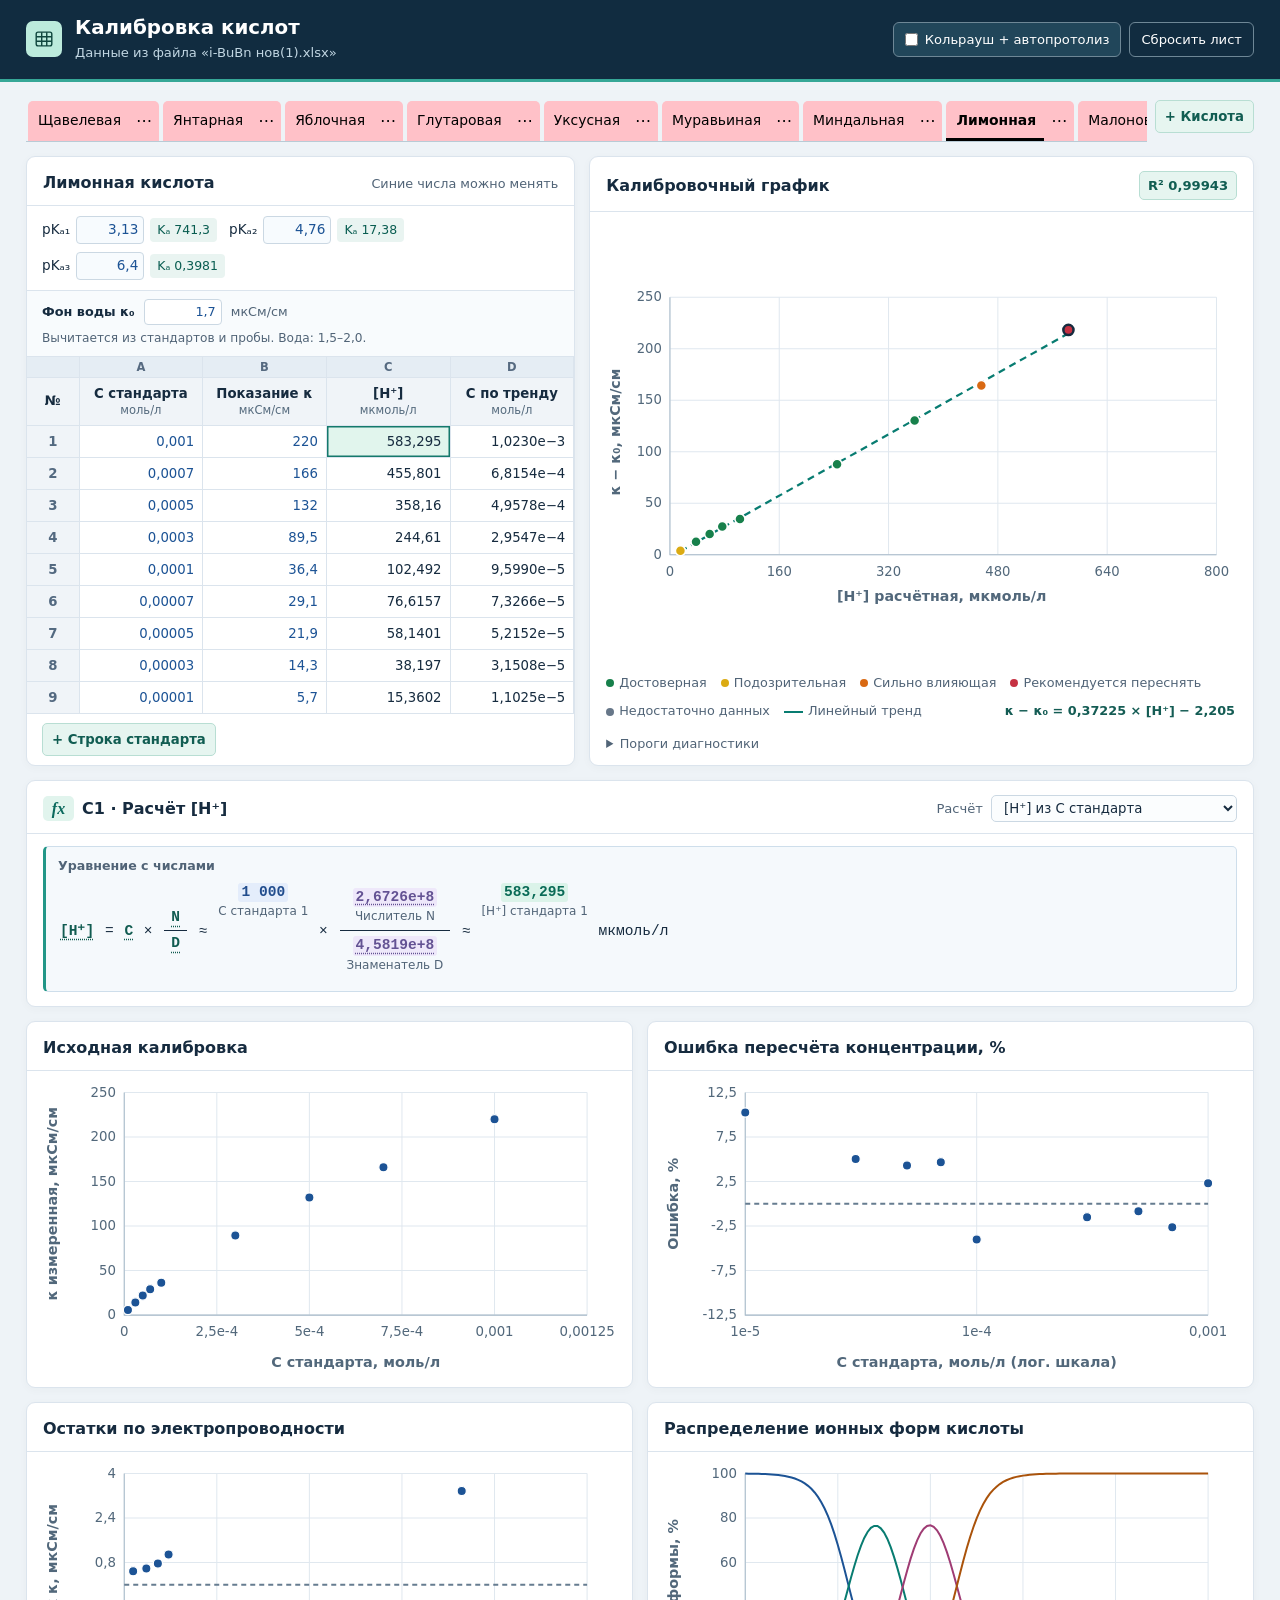
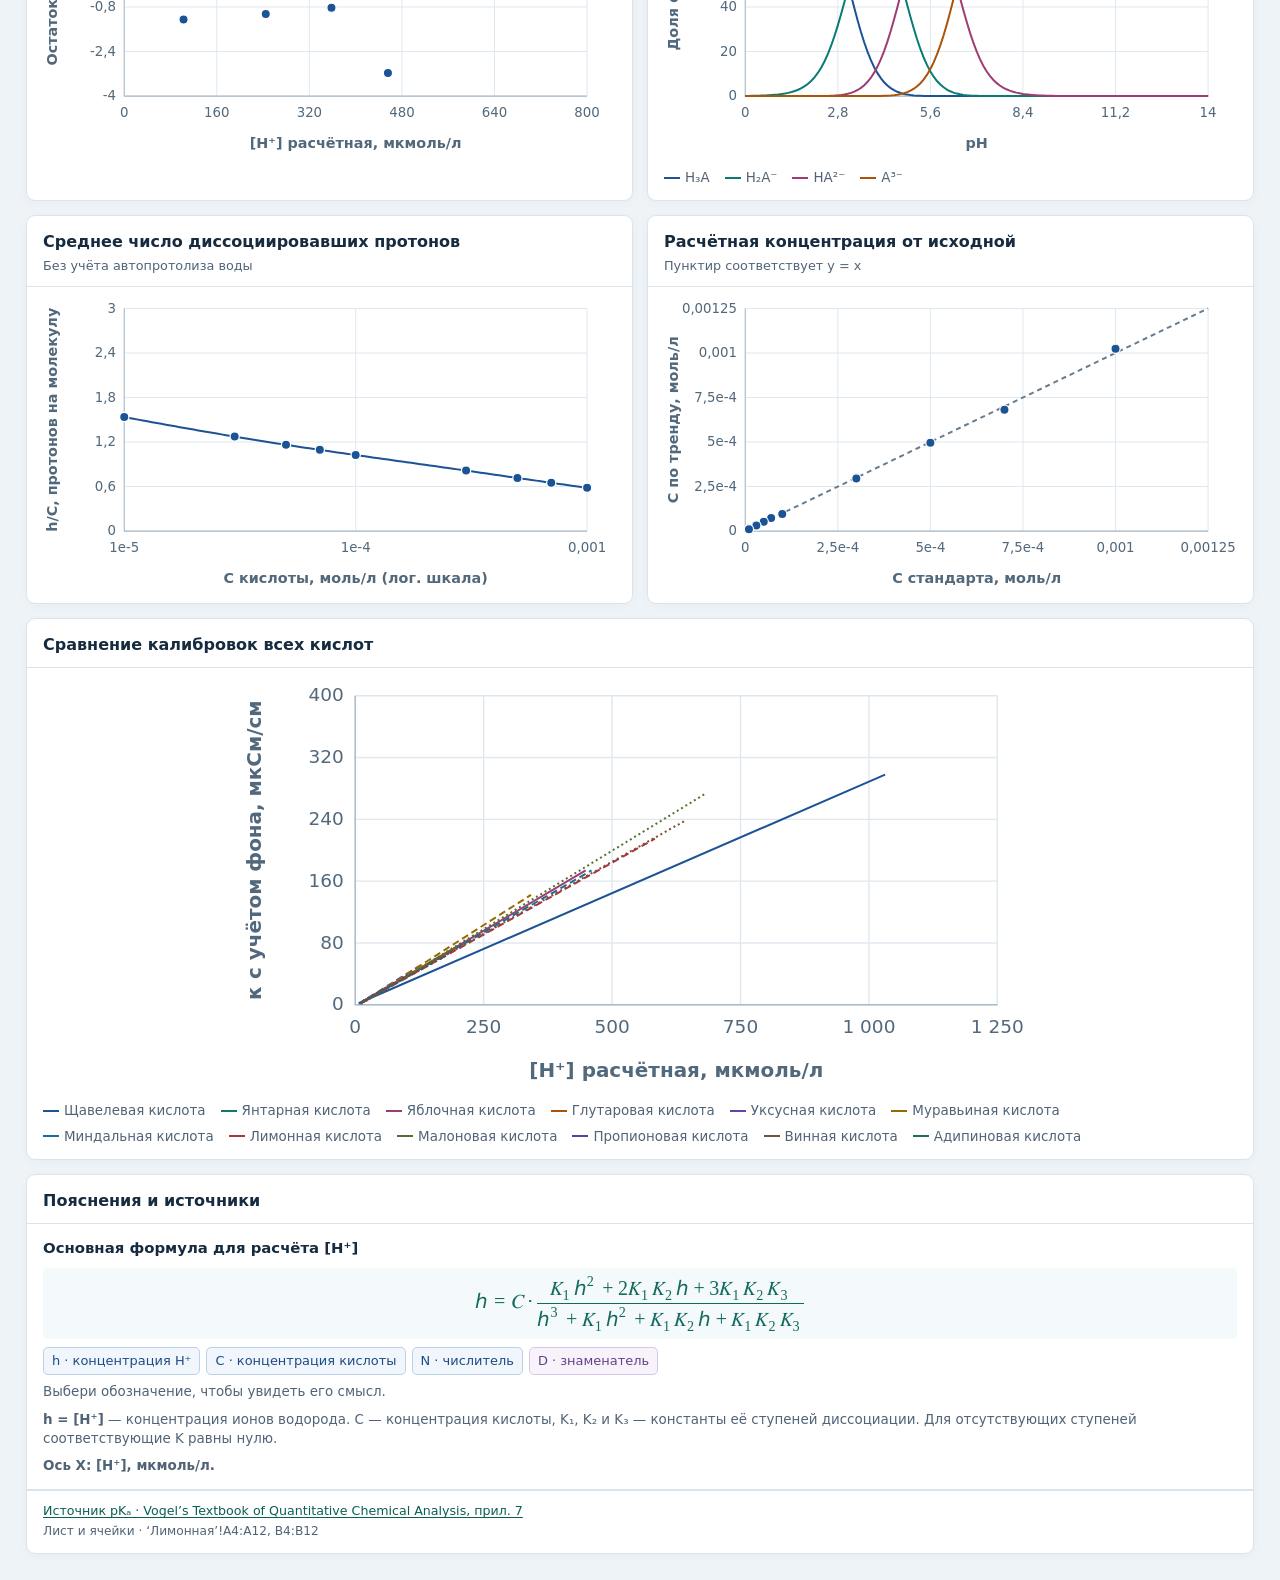
==== commit 361d3c51: "Sync acid calibrations from Sites version 16" ====
--- a/acid-calibration/index.html
+++ b/acid-calibration/index.html
@@ -21,9 +21,8 @@
 .blankbar{display:flex;flex-wrap:wrap;align-items:center;gap:5px 9px;padding:8px 15px;border-bottom:1px solid var(--line);background:#f8fbfd;color:var(--muted);font-size:.8rem}.blankbar label{font-weight:650;color:var(--ink)}.blankbar input{width:78px;padding:3px 5px;border:1px solid #cbd8e3;border-radius:4px;text-align:right;color:var(--blue)}.blankbar small{font-size:.76rem}
 .numeric{margin:0 16px 14px;padding:10px 12px;border:1px solid #cedeeb;border-left:3px solid #229687;background:#f5f9fc;border-radius:5px}.numeric h3{font-size:.79rem;color:var(--muted);margin:0 0 5px;font-weight:650}.numeric-line{font:500 .91rem/1.75 ui-monospace,SFMono-Regular,Consolas,monospace;overflow-wrap:anywhere}.numeric-line+.numeric-line{margin-top:4px}.num-token{display:inline-block;padding:0 3px;margin:0 1px;border-radius:3px;font-weight:670;color:#214d8d;background:#e4edfb;white-space:nowrap}.num-token[data-tint="k"]{color:#635293;background:#eee8fa}.num-token[data-tint="signal"]{color:#8a4d14;background:#fff0db}.num-token[data-tint="result"]{color:#096a56;background:#dbf3e9}.num-token[data-tint="fit"]{color:#0e6272;background:#dff2f7}.num-token[tabindex]{cursor:help}.num-token[tabindex]:hover,.num-token:focus-visible{outline:2px solid #118172;outline-offset:1px}.source-highlight{background:#fff1af!important;color:#603a00!important;box-shadow:inset 0 0 0 2px #d6a345!important;border-radius:3px}.source-highlight.point{stroke:#d6a345;stroke-width:4px}
 
-.reference{margin-top:14px}.reference .provenance{border-top:1px solid var(--line);border-bottom:0;padding:11px 16px 13px}.explanations{display:grid;grid-template-columns:1fr 1fr;gap:16px 24px;padding:14px 16px}.explanations h3{font-size:.88rem;margin-bottom:4px}.explanations p{color:var(--muted);font-size:.84rem}.explanations p+p{margin-top:5px}
+.reference{margin-top:14px}.reference .provenance{border-top:1px solid var(--line);border-bottom:0;padding:11px 16px 13px}.explanations{padding:14px 16px}.explanations h3{font-size:.88rem;margin-bottom:4px}.explanations p{color:var(--muted);font-size:.84rem}.explanations p+p{margin-top:5px}
 .formula-back{border:1px solid #b8ded3;border-radius:5px;background:var(--light);color:#115d52;padding:4px 8px;font-size:.8rem;font-weight:650}.num-token[data-drill]{cursor:pointer;text-decoration:underline dotted;text-underline-offset:3px}.source-highlight{position:relative;z-index:1}.num-token[data-action]{cursor:pointer}.formula-back[hidden]{display:none}
-@media(max-width:680px){.explanations{grid-template-columns:1fr}}
 .main-formula{padding:14px 16px;border-bottom:1px solid var(--line)}.main-formula h3{font-size:.93rem}.main-formula p{font-size:.84rem;color:var(--muted)}.main-equation{margin:8px 0;overflow-x:auto;padding:8px 6px;background:#f4f9fc;border-radius:5px;color:var(--active);font-size:clamp(.94rem,2.7vw,1.25rem)}.main-equation math{margin:0}
 #slope-value,#intercept-value{display:inline-block}
 .fraction-part{cursor:pointer}.fraction-part[data-highlight="true"]{background:#e0ecfa;color:#1d4b87}.fraction-part#main-denominator[data-highlight="true"]{background:#e9dff5;color:#65418b}.fraction-controls{display:flex;flex-wrap:wrap;gap:6px;margin:7px 0}.fraction-button{padding:4px 8px;border:1px solid #bcd0e7;border-radius:5px;color:#1d4b87;background:#f0f6fc;font-size:.81rem}.fraction-button#explain-d{border-color:#d7c8e9;color:#65418b;background:#f8f3fb}.fraction-button[data-highlight="true"]{background:#e0ecfa;border-color:#5388c4}.fraction-button#explain-d[data-highlight="true"]{background:#e9dff5;border-color:#9875b9}.fraction-explanation{margin:4px 0 8px}
@@ -77,6 +76,25 @@
 .row-number{display:flex;align-items:center;justify-content:center;gap:2px}
 .remove-row{border:0;background:transparent;border-radius:3px;padding:1px 4px;font-size:1rem;line-height:1.2}
 .remove-row:hover{background:#ffe3e6}
+
+.numeric-fraction{display:inline-grid;grid-template-rows:auto auto;vertical-align:middle;text-align:center;margin:2px 3px;line-height:1.3;max-width:100%}
+.numeric-fraction>span{display:flex;align-items:center;justify-content:center;padding:3px 5px;flex-wrap:wrap;column-gap:4px}
+.numeric-fraction>span:first-child{border-bottom:1px solid currentColor}
+.additional-charts{display:grid;grid-template-columns:repeat(2,minmax(0,1fr));gap:14px;margin-top:14px}
+.additional-charts .card-head{display:block}
+.additional-charts .desc{margin-top:3px}
+.additional-charts .plot-wrap{min-height:0;padding:5px 10px 8px}
+.additional-charts .plot{max-height:none}
+.additional-charts .chart-wide{grid-column:1/-1}
+.chart-wide .plot{max-height:420px}
+.chart-curve,.chart-reference{fill:none;stroke-width:2;vector-effect:non-scaling-stroke}
+.chart-reference{stroke:#667c90;stroke-dasharray:5 4}
+.chart-dot{stroke:#fff;stroke-width:1.2}
+.chart-dot:hover{r:6}
+.chart-series{list-style:none;display:flex;flex-wrap:wrap;gap:6px 15px;margin:0;padding:0 16px 13px;color:var(--muted);font-size:.84rem}
+.chart-series li{display:inline-flex;align-items:center;gap:5px}
+.chart-series li::before{content:"";width:16px;border-top:2px solid var(--series-color)}
+@media(max-width:760px){.additional-charts{grid-template-columns:1fr}.additional-charts .plot-wrap{padding-inline:4px}}
 </style>
 </head>
 <body>
@@ -158,6 +176,38 @@
 <p id="symbol-help" class="symbol-help" aria-live="polite" hidden></p><p id="numeric-note" class="numeric-note" hidden></p></div>
 </section>
 <p id="notice" class="notice" role="status"></p>
+<section class="additional-charts" aria-label="Дополнительные графики">
+  <section class="card" aria-labelledby="raw-title">
+    <div class="card-head"><h2 id="raw-title">Исходная калибровка</h2></div>
+    <div class="plot-wrap" id="raw-chart"></div>
+  </section>
+  <section class="card" aria-labelledby="error-title">
+    <div class="card-head"><h2 id="error-title">Ошибка пересчёта концентрации, %</h2></div>
+    <div class="plot-wrap" id="error-chart"></div>
+  </section>
+  <section class="card" aria-labelledby="residual-title">
+    <div class="card-head"><h2 id="residual-title">Остатки по электропроводности</h2></div>
+    <div class="plot-wrap" id="residual-chart"></div>
+  </section>
+  <section class="card" aria-labelledby="species-title">
+    <div class="card-head"><h2 id="species-title">Распределение ионных форм кислоты</h2></div>
+    <div class="plot-wrap" id="species-chart"></div>
+    <ul class="chart-series" id="species-legend" aria-label="Ряды данных" hidden></ul>
+  </section>
+  <section class="card" aria-labelledby="protons-title">
+    <div class="card-head"><h2 id="protons-title">Среднее число диссоциировавших протонов</h2><p class="desc">Без учёта автопротолиза воды</p></div>
+    <div class="plot-wrap" id="protons-chart"></div>
+  </section>
+  <section class="card" aria-labelledby="recovered-title">
+    <div class="card-head"><h2 id="recovered-title">Расчётная концентрация от исходной</h2><p class="desc">Пунктир соответствует y = x</p></div>
+    <div class="plot-wrap" id="recovered-chart"></div>
+  </section>
+  <section class="card chart-wide" aria-labelledby="comparison-title">
+    <div class="card-head"><h2 id="comparison-title">Сравнение калибровок всех кислот</h2><p id="comparison-axis-note" class="desc" hidden></p></div>
+    <div class="plot-wrap" id="comparison-chart"></div>
+    <ul class="chart-series" id="comparison-legend" aria-label="Ряды данных" hidden></ul>
+  </section>
+</section>
 <footer class="card reference" aria-labelledby="reference-title">
   <div class="card-head"><h2 id="reference-title">Пояснения и источники</h2></div>
   <section class="main-formula" aria-labelledby="main-formula-title">
@@ -217,12 +267,8 @@
     </div>
     <p class="main-mode" id="main-mode" aria-live="polite"></p>
   </section>
-  <div class="explanations">
-    <section><h3>Что на осях</h3><p id="axis-explanation"></p></section>
-    <section><h3>Зачем вычитать κ₀ и b</h3><p>Измеренный фон κ₀ вычитается один раз из показаний стандартов и пробы. b — свободный член регрессии.<span id="water-baseline-explanation" hidden> При расчёте по Кольраушу с автопротолизом теоретическая проводимость на оси X выражена как прирост относительно чистой воды.</span></p><p>Если b отрицательное, вычитание превращается в прибавление. При одинаковом фоне для стандартов и пробы поправка сдвигает b, а итоговый пересчёт концентрации сохраняется.</p></section>
-    <section id="physics-explanation" hidden><h3>Две независимые поправки</h3><p>Автопротолиз добавляет [OH⁻] = Kᵥ/[H⁺] в баланс зарядов. При 25 °C Kᵥ = 10⁻¹⁴ (моль/л)². Закон Кольрауша суммирует λ°ᵢcᵢ для H⁺ и всех анионов кислоты. Вклад OH⁻ добавляется, если включён автопротолиз. Используются предельные молярные проводимости и приближение разбавленного раствора.</p><p><a href="https://nvlpubs.nist.gov/nistpubs/Legacy/SP/nistspecialpublication260-142.pdf" target="_blank" rel="noopener noreferrer">NIST SP 260-142 · Kᵥ, λ° H⁺ и OH⁻ при 25 °C</a></p></section>
-<section><h3>Что такое N и D</h3><p>D складывает вклады всех форм кислоты. В N эти вклады умножены на число отданных протонов. N/D показывает, сколько протонов в среднем отдала молекула. Нажми на фиолетовое число N или D, чтобы увидеть его расчёт.</p></section>
-    <section><h3>Как оценивать результат</h3><p>R² показывает, насколько близко точки лежат к прямой. Точность обратного расчёта видно по разнице между C стандарта и C по тренду. Особенно важна эта разница для самых разбавленных точек.</p></section>
+  <div class="explanations" id="physics-explanation" hidden>
+    <section><h3>Две независимые поправки</h3><p>Автопротолиз добавляет [OH⁻] = Kᵥ/[H⁺] в баланс зарядов. При 25 °C Kᵥ = 10⁻¹⁴ (моль/л)². Закон Кольрауша суммирует λ°ᵢcᵢ для H⁺ и всех анионов кислоты. Вклад OH⁻ добавляется, если включён автопротолиз. Используются предельные молярные проводимости и приближение разбавленного раствора.</p><p><a href="https://nvlpubs.nist.gov/nistpubs/Legacy/SP/nistspecialpublication260-142.pdf" target="_blank" rel="noopener noreferrer">NIST SP 260-142 · Kᵥ, λ° H⁺ и OH⁻ при 25 °C</a></p></section>
   </div><div class="provenance"><a id="pk-source" target="_blank" rel="noopener noreferrer"></a><small id="range-source"></small></div></footer>
 </main>
 <script id="seed" type="application/json">{"Щавелевая":{"pka":[1.25,4.27],"rows":[[0.001,300],[0.0007,214],[0.0005,157.9],[0.0003,100.7],[0.0001,39.9],[7e-05,29.5],[5e-05,22.4],[3e-05,15.5],[1e-05,5.4]]},"Янтарная":{"pka":[4.21,5.64],"rows":[[0.001,85.2],[0.0007,69.6],[0.0005,57.3],[0.0003,42.4],[0.0001,21.3],[7e-05,16.8],[5e-05,13.2],[3e-05,9.1],[1e-05,4.3]]},"Яблочная":{"pka":[3.459,5.097],"rows":[[0.001,179.2],[0.0007,137.4],[0.0005,109.6],[0.0003,76.4],[0.0001,33.4],[7e-05,25.4],[5e-05,19.4],[3e-05,12.8],[1e-05,5.8]]},"Глутаровая":{"pka":[4.34,5.27],"rows":[[0.001,75.8],[0.0007,61.9],[0.0005,56.1],[0.0003,38.4],[0.0001,20],[7e-05,16.75],[5e-05,13.2],[3e-05,9.1],[1e-05,5.7]]},"Уксусная":{"pka":[4.757],"rows":[[0.001,52],[0.0007,42.2],[0.0005,35.3],[0.0003,26.5],[0.0001,13.8],[7e-05,11.2],[5e-05,9.3],[3e-05,6.7],[1e-05,4]]},"Муравьиная":{"pka":[3.75],"rows":[[0.001,152.1],[0.0007,111],[0.0005,89.4],[0.0003,60],[0.0001,28.9],[7e-05,22.1],[5e-05,18],[3e-05,11.3],[1e-05,4.6]]},"Миндальная":{"pka":[3.407],"rows":[[0.001,180],[0.0007,136.2],[0.0005,108],[0.0003,72.1],[0.0001,31],[7e-05,23.1],[5e-05,17.4],[3e-05,12.3],[1e-05,3.6]]},"Лимонная":{"pka":[3.13,4.76,6.4],"rows":[[0.001,220],[0.0007,166],[0.0005,132],[0.0003,89.5],[0.0001,36.4],[7e-05,29.1],[5e-05,21.9],[3e-05,14.3],[1e-05,5.7]]},"Малоновая":{"pka":[2.847,5.696],"rows":[[0.001,281],[0.0007,203],[0.0005,153],[0.0003,99.8],[0.0001,37.6],[7e-05,26.9],[5e-05,19.7],[3e-05,10.3],[1e-05,5.1]]},"Пропионовая":{"pka":[4.88],"rows":[[0.001,42.4],[0.0007,35.2],[0.0005,29.3],[0.0003,22.1],[0.0001,13.8],[7e-05,9.9],[5e-05,8.5],[3e-05,6],[1e-05,3.3]]},"Винная":{"pka":[3.03,4.37],"rows":[[0.001,247],[0.0007,186.4],[0.0005,142],[0.0003,98.6],[0.0001,43.9],[7e-05,33.9],[5e-05,26.2],[3e-05,17.3],[1e-05,7.6]]},"Адипиновая":{"pka":[4.42,5.42],"rows":[[0.001,66.6],[0.0007,54.9],[0.0005,45.5],[0.0003,34.6],[0.0001,18.1],[7e-05,14.7],[5e-05,13.1],[3e-05,8.7],[1e-05,4.5]]}}</script>
@@ -380,7 +426,7 @@
 function persist() {
   try { localStorage.setItem(storageKey, JSON.stringify(records)); } catch {}
 }
-function compute(name) {
+function compute(name, {fitOnly=false}={}) {
   const record = records[name];
   const blankText = String(record.blank ?? defaultBlank).trim();
   const blankValue = parseNumber(blankText);
@@ -404,6 +450,7 @@
   });
   const points = rows.filter(row => row.x !== null && Number.isFinite(row.x) && row.raw !== null && row.raw >= 0);
   const line = fit(points);
+  if(fitOnly) return {points,line,lambdas};
   for (const row of rows) row.back = row.raw !== null && row.raw >= 0 ? invert(row.y,line,k,water,lambdas) : null;
   for (const point of points) point.diagnostics=diagnose(point,line);
   return {k,rows,points,line,blank,hasBlank,blankInvalid,water,wantIons,lambdas,missing,entries};
@@ -594,11 +641,6 @@
     paintSelection();
   }
   if(model.wantIons&&model.missing.length)el('ion-editor').open=true;
-  el('axis-explanation').textContent=(model.lambdas?
-    'По X — расчётная электропроводность по Кольраушу, мкСм/см. ':
-    'По X — расчётная [H⁺], мкмоль/л. ') +
-    'По Y — измеренная электропроводность с поправкой на измеренный фон κ₀, если он задан.';
-  el('water-baseline-explanation').hidden=!(model.water&&model.lambdas);
   el('model-status').textContent=model.wantIons&&model.missing.length?
     'Ось X: [H⁺]. Для суммы ионов укажи λ°: '+model.missing.map(e=>e[0]).join(', ')+'.':
     model.lambdas?'Ось X: расчётная проводимость всех ионов.':'Ось X: расчётная [H⁺].';
@@ -609,6 +651,7 @@
     model.points.length < model.rows.length ? 'Строки с пустыми или некорректными данными исключены из тренда.' :
     model.line && !(model.line.a>0) ? 'Обратный пересчёт требует положительного наклона тренда.' : '';
   renderChart();
+  renderAdditionalCharts();
   showFormula();
 }
 function mount() {
@@ -724,6 +767,155 @@
   });
   paintPoint();
 }
+const chartColors=['#1c5395','#087c71','#9f3c74','#aa530b','#6844aa','#956b00',
+  '#176e97','#ac343b','#53732a','#5343a3','#7b4f34','#246b58'];
+
+function drawAdditionalChart(id, {xLabel,yLabel,dots=[],curves=[],reference=[],logX=false,
+    xRange,yRange,centerY=false,empty='Недостаточно данных для графика.'}) {
+  const host=el(id+'-chart');
+  const legend=el(id+'-legend');
+  if(legend){
+    legend.replaceChildren(...curves.map(series=>{
+      const item=make('li',{textContent:series.label});
+      item.style.setProperty('--series-color',series.color);
+      return item;
+    }));
+    legend.hidden=!curves.length;
+  }
+  if(!dots.length&&!curves.length){
+    host.replaceChildren(make('p',{className:'plot-empty',textContent:empty}));
+    return;
+  }
+  const width=570,height=295,left=85,right=536,top=16,bottom=233;
+  const all=[...dots,...curves.flatMap(series=>series.points),...reference];
+  const xPosition=x=>logX?Math.log10(x):x;
+  const xValues=all.map(({x})=>xPosition(x));
+  const yValues=all.map(({y})=>y);
+  const [xmin,xmax]=xRange ?? (logX?
+    [Math.floor(Math.min(...xValues)),Math.max(Math.floor(Math.min(...xValues))+1,Math.ceil(Math.max(...xValues)))]:
+    [0,axisCeiling(Math.max(...xValues)*1.03)]);
+  const yPeak=axisCeiling(Math.max(...yValues.map(Math.abs))*1.06);
+  const [ymin,ymax]=yRange ?? (centerY?[-yPeak,yPeak]:[Math.min(0,...yValues),yPeak]);
+  const px=x=>left+(right-left)*(xPosition(x)-xmin)/(xmax-xmin);
+  const py=y=>bottom-(bottom-top)*(y-ymin)/(ymax-ymin);
+  const yTicks=Array.from({length:6},(_,i)=>ymin+(ymax-ymin)*i/5);
+  const logStep=Math.max(1,Math.ceil((xmax-xmin)/5));
+  const xTicks=logX?Array.from({length:Math.floor((xmax-xmin)/logStep)+1},(_,i)=>10**(xmin+i*logStep)):
+    Array.from({length:6},(_,i)=>xmin+(xmax-xmin)*i/5);
+  const svg=document.createElementNS('http://www.w3.org/2000/svg','svg');
+  svg.setAttribute('class','plot');
+  svg.setAttribute('viewBox','0 0 '+width+' '+height);
+  svg.setAttribute('role','img');
+  svg.setAttribute('aria-labelledby',id+'-title');
+  svg.setAttribute('aria-label',xLabel+'; '+yLabel);
+  function shape(tag,attributes,label,parent=svg) {
+    const node=document.createElementNS(svg.namespaceURI,tag);
+    for(const [name,value] of Object.entries(attributes))node.setAttribute(name,value);
+    if(label!==undefined)node.textContent=label;
+    parent.append(node);
+    return node;
+  }
+  const formatTick=value=>value!==0&&(Math.abs(value)<0.001||Math.abs(value)>=1e6)?
+    value.toExponential(1).replace('.0e','e').replace('.',','):fmt(value,4);
+  for(const x of xTicks){
+    shape('path',{class:'grid',d:'M'+px(x)+' '+top+'V'+bottom});
+    shape('text',{x:px(x),y:bottom+20,'text-anchor':'middle'},formatTick(x));
+  }
+  for(const y of yTicks){
+    shape('path',{class:'grid',d:'M'+left+' '+py(y)+'H'+right});
+    shape('text',{x:left-8,y:py(y)+4,'text-anchor':'end'},formatTick(y));
+  }
+  shape('path',{class:'axis',fill:'none',d:'M'+left+' '+top+'V'+bottom+'H'+right});
+  function drawLine(points,attributes,label) {
+    const path=points.map(({x,y},i)=>(i?'L':'M')+px(x)+' '+py(y)).join(' ');
+    const layer=shape('path',{...attributes,d:path});
+    if(label)shape('title',{},label,layer);
+  }
+  if(centerY)shape('line',{class:'chart-reference',x1:left,x2:right,y1:py(0),y2:py(0)});
+  if(reference.length)drawLine(reference,{class:'chart-reference'});
+  for(const series of curves){
+    drawLine(series.points,{class:'chart-curve',stroke:series.color,
+      'stroke-dasharray':series.dash ?? 'none'},series.label);
+  }
+  for(const dot of dots){
+    const point=shape('circle',{class:'chart-dot',fill:chartColors[0],cx:px(dot.x),cy:py(dot.y),r:4.5});
+    shape('title',{},'Стандарт '+(dot.i+1)+' · '+formatTick(dot.x)+'; '+fmt(dot.y,6),point);
+  }
+  shape('text',{class:'axis-label',x:(left+right)/2,y:height-11,'text-anchor':'middle'},xLabel);
+  const yMiddle=(top+bottom)/2;
+  shape('text',{class:'axis-label',x:19,y:yMiddle,'text-anchor':'middle',
+    transform:'rotate(-90 19 '+yMiddle+')'},yLabel);
+  host.replaceChildren(svg);
+}
+
+function renderAdditionalCharts() {
+  const {k,rows,points,line,lambdas}=model;
+  const concentration='C стандарта, моль/л';
+  const signal='κ измеренная, мкСм/см';
+  const hydrogenLabel='[H⁺] расчётная, мкмоль/л';
+  const theoryLabel='κ расчётная, мкСм/см';
+  const standards=rows.filter(row=>row.c>0);
+  const recovered=standards.filter(row=>row.back?.c>0);
+  const dot=(row,x,y)=>({i:row.i,x,y});
+  drawAdditionalChart('raw',{xLabel:concentration,yLabel:signal,
+    dots:standards.filter(row=>row.raw!==null&&row.raw>=0).map(row=>dot(row,row.c,row.raw))});
+  drawAdditionalChart('error',{xLabel:concentration+' (лог. шкала)',yLabel:'Ошибка, %',logX:true,centerY:true,
+    dots:recovered.map(row=>dot(row,row.c,100*(row.back.c/row.c-1))).filter(point=>Number.isFinite(point.y))});
+  drawAdditionalChart('residual',{xLabel:lambdas?theoryLabel:hydrogenLabel,yLabel:'Остаток κ, мкСм/см',centerY:true,
+    dots:line?points.map(row=>dot(row,row.x,row.y-(line.a*row.x+line.b))):[]});
+
+  const pka=records[active].pka.map(parseNumber);
+  const pHMin=k?Math.min(0,Math.floor(Math.min(...pka))-2):0;
+  const pHMax=k?Math.max(14,Math.ceil(Math.max(...pka))+2):14;
+  const formulas=[['HA','A⁻'],['H₂A','HA⁻','A²⁻'],['H₃A','H₂A⁻','HA²⁻','A³⁻']];
+  const speciesCurves=k?formulas[pka.length-1].map((label,index)=>({
+    label,color:chartColors[index],
+    points:Array.from({length:141},(_,i)=>{
+      const x=pHMin+(pHMax-pHMin)*i/140;
+      return {x,y:species(10**(6-x),k).fractions[index]*100};
+    }),
+  })):[];
+  drawAdditionalChart('species',{xLabel:'pH',yLabel:'Доля формы, %',
+    xRange:[pHMin,pHMax],yRange:[0,100],curves:speciesCurves,empty:'Введи pKₐ для каждой ступени диссоциации.'});
+
+  const concentrations=standards.map(row=>row.c);
+  const min=Math.min(...concentrations),max=Math.max(...concentrations);
+  const protonsAt=x=>hydrogen(x,k,false)/(x*1e6);
+  const protonCurve=k&&max>min?Array.from({length:101},(_,i)=>{
+    const x=10**(Math.log10(min)+(Math.log10(max)-Math.log10(min))*i/100);
+    return {x,y:protonsAt(x)};
+  }):[];
+  drawAdditionalChart('protons',{xLabel:'C кислоты, моль/л (лог. шкала)',yLabel:'h/C, протонов на молекулу',
+    logX:true,yRange:[0,pka.length],curves:protonCurve.length?[{color:chartColors[0],points:protonCurve}]:[],
+    dots:k?standards.map(row=>dot(row,row.c,protonsAt(row.c))).filter(point=>Number.isFinite(point.y)):[]});
+
+  const recoveredMax=axisCeiling(Math.max(0,...recovered.flatMap(row=>[row.c,row.back.c]))*1.03);
+  drawAdditionalChart('recovered',{xLabel:concentration,yLabel:'C по тренду, моль/л',
+    xRange:[0,recoveredMax],yRange:[0,recoveredMax],reference:[{x:0,y:0},{x:recoveredMax,y:recoveredMax}],
+    dots:recovered.map(row=>dot(row,row.c,row.back.c))});
+
+  const calibrations=names.map((name,index)=>({name,index,
+    result:name===active?model:compute(name,{fitOnly:true})})).filter(({result})=>result.line);
+  const commonTheory=calibrations.length>0&&calibrations.every(({result})=>result.lambdas);
+  const comparison=calibrations.flatMap(({name,index,result})=>{
+    const refit=!commonTheory&&result.lambdas;
+    const calibrationPoints=refit?result.points.map(row=>({x:row.h,y:row.y})):result.points;
+    const calibrationLine=refit?fit(calibrationPoints):result.line;
+    if(!calibrationLine)return [];
+    const xValues=calibrationPoints.map(row=>row.x);
+    return [{
+      color:chartColors[index%chartColors.length],dash:[undefined,'7 4','2 3'][Math.floor(index/4)%3],
+      label:acidTitle(name),
+      points:[Math.min(...xValues),Math.max(...xValues)].map(x=>({x,y:calibrationLine.a*x+calibrationLine.b})),
+    }];
+  });
+  const note=el('comparison-axis-note');
+  note.hidden=!model.wantIons||commonTheory||!comparison.length;
+  note.textContent='Для всех кислот использована ось [H⁺], поскольку для части калибровок не заданы все λ°.';
+  drawAdditionalChart('comparison',{xLabel:commonTheory?theoryLabel:hydrogenLabel,
+    yLabel:'κ с учётом фона, мкСм/см',curves:comparison});
+}
+
 function drill(kind) {
   drillOrigin = {...selected};
   select(kind);
@@ -789,6 +981,15 @@
   const wrapper=make('span',{className:'number-with-label'});
   wrapper.append(span,label);
   return wrapper;
+}
+function numericFraction(numerator,denominator) {
+  const fraction=make('span',{className:'numeric-fraction'});
+  for(const contents of [numerator,denominator]){
+    const part=make('span');
+    part.append(...[contents].flat());
+    fraction.append(part);
+  }
+  return fraction;
 }
 function showNumeric(kind,data,line,k,step) {
   document.querySelectorAll('.source-highlight').forEach(node=>node.classList.remove('source-highlight'));
@@ -848,6 +1049,7 @@
   const ySources=model.points.map(p=>'reading-'+p.i);
   const fitSources=[...xSources,...ySources,...(model.hasBlank?['blank']:[])];
   const token=numberToken;
+  const frac=numericFraction;
   const fixed=(value,label)=>token(value,'fixed',[],label);
   const scale=()=>fixed('10⁶','перевод единиц');
   const divideConductivity=()=>fixed('1000','перевод в мкСм/см');
@@ -933,22 +1135,24 @@
       const values=species(data.h,k);
       const deps=[...kSources,'h-'+i];
       const oh=model.water?WATER.kw/data.h:0;
-      if(model.water)row(symbol('[OH⁻]'),' = ',symbol('Kᵥ'),' / ',symbol('[H⁺]'),' ≈ ',kw(),' / ',hValue(),
+      if(model.water)row(symbol('[OH⁻]'),' = ',frac(symbol('Kᵥ'),symbol('[H⁺]')),' ≈ ',frac(kw(),hValue()),
         ' ≈ ',token(oh,'result',['water-mode','h-'+i],'[OH⁻] воды'),' мкмоль/л');
       row(symbol('[H⁺]'),' = ',...(model.water?[symbol('[OH⁻]'),' + ']:[]),
-          symbol('C'),' × ',symbol('N'),' / ',symbol('D'),' ≈ ',
+          symbol('C'),' × ',frac(symbol('N'),symbol('D')),' ≈ ',
           ...(model.water?[token(oh,'fit',['water-mode','h-'+i],'[OH⁻] воды'),' + ']:[]),
-          concentration(c),' × ',token(values.num,'k',deps,'Числитель N',true,'num'),' / ',
-          token(values.den,'k',deps,'Знаменатель D',true,'den'),' ≈ ',hValue(),' мкмоль/л');
+          concentration(c),' × ',frac(token(values.num,'k',deps,'Числитель N',true,'num'),
+            token(values.den,'k',deps,'Знаменатель D',true,'den')),' ≈ ',hValue(),' мкмоль/л');
     }else if(k[1]===0){
       const k1=()=>kProduct(1);
-      row(symbol('[H⁺]'),' = (√(',symbol('K₁'),'² + 4 × ',symbol('K₁'),' × ',symbol('C'),') − ',symbol('K₁'),') / 2 ≈ (√(',k1(),'² + ',fixed(4,'коэффициент корня'),' × ',k1(),' × ',concentration(c),') − ',k1(),') / ',fixed(2,'делитель'),' ≈ ',hValue(),' мкмоль/л');
+      row(symbol('[H⁺]'),' = ',frac(['√(',symbol('K₁'),'² + 4 × ',symbol('K₁'),' × ',symbol('C'),') − ',symbol('K₁')],'2'),
+          ' ≈ ',frac(['√(',k1(),'² + ',fixed(4,'коэффициент корня'),' × ',k1(),' × ',concentration(c),') − ',k1()],fixed(2,'делитель')),
+          ' ≈ ',hValue(),' мкмоль/л');
     }else{
       const values=species(data.h,k);
       const deps=[...kSources,'h-'+i];
-      row(symbol('[H⁺]'),' = ',symbol('C'),' × ',symbol('N'),' / ',symbol('D'),' ≈ ',concentration(c),' × ',
-          token(values.num,'k',deps,'Числитель N',true,'num'),' / ',
-          token(values.den,'k',deps,'Знаменатель D',true,'den'),' ≈ ',hValue(),' мкмоль/л');
+      row(symbol('[H⁺]'),' = ',symbol('C'),' × ',frac(symbol('N'),symbol('D')),' ≈ ',concentration(c),' × ',
+          frac(token(values.num,'k',deps,'Числитель N',true,'num'),
+            token(values.den,'k',deps,'Знаменатель D',true,'den')),' ≈ ',hValue(),' мкмоль/л');
     }
   }else if(kind==='fit' && line) {
     row(symbol('a'),' = ',token(line.sxy,'input',fitSources,'Сумма по точкам калибровки Sxy',true),' / ',
@@ -977,8 +1181,8 @@
         ' мкСм/см → ',symbol('[H⁺]'),' ≈ ',h(),' мкмоль/л');
       const oh=()=>token(result.oh,'fit',['water-mode',...hSources],'[OH⁻] воды');
       row(symbol('C'),' = ',...(model.water?['(',symbol('[H⁺]'),' − ',symbol('[OH⁻]'),')']:[symbol('[H⁺]')]),
-          ' × ',symbol('D'),' / ',symbol('N'),' ÷ 10⁶ ≈ ',...(model.water?['(',h(),' − ',oh(),')']:[h()]),' × ',token(result.den,'k',[...hSources,...kSources],'Знаменатель D',true,'den'),' / ',
-          token(result.num,'k',[...hSources,...kSources],'Числитель N',true,'num'),' ÷ ',scale(),' ≈ ',
+          ' × ',frac(symbol('D'),symbol('N')),' ÷ 10⁶ ≈ ',...(model.water?['(',h(),' − ',oh(),')']:[h()]),' × ',frac(token(result.den,'k',[...hSources,...kSources],'Знаменатель D',true,'den'),
+            token(result.num,'k',[...hSources,...kSources],'Числитель N',true,'num')),' ÷ ',scale(),' ≈ ',
           token(result.c,'result',probe?[]:['back-'+i],'Концентрация по тренду',true),' моль/л');
       if(!probe&&data.c>0)setNote('Отклонение от стандарта '+fmt(100*(result.c/data.c-1),4)+'%.');
       if(probe && model.points.length && (raw<Math.min(...model.points.map(p=>p.raw))||raw>Math.max(...model.points.map(p=>p.raw)))) setNote('Показание вне диапазона стандартов.');
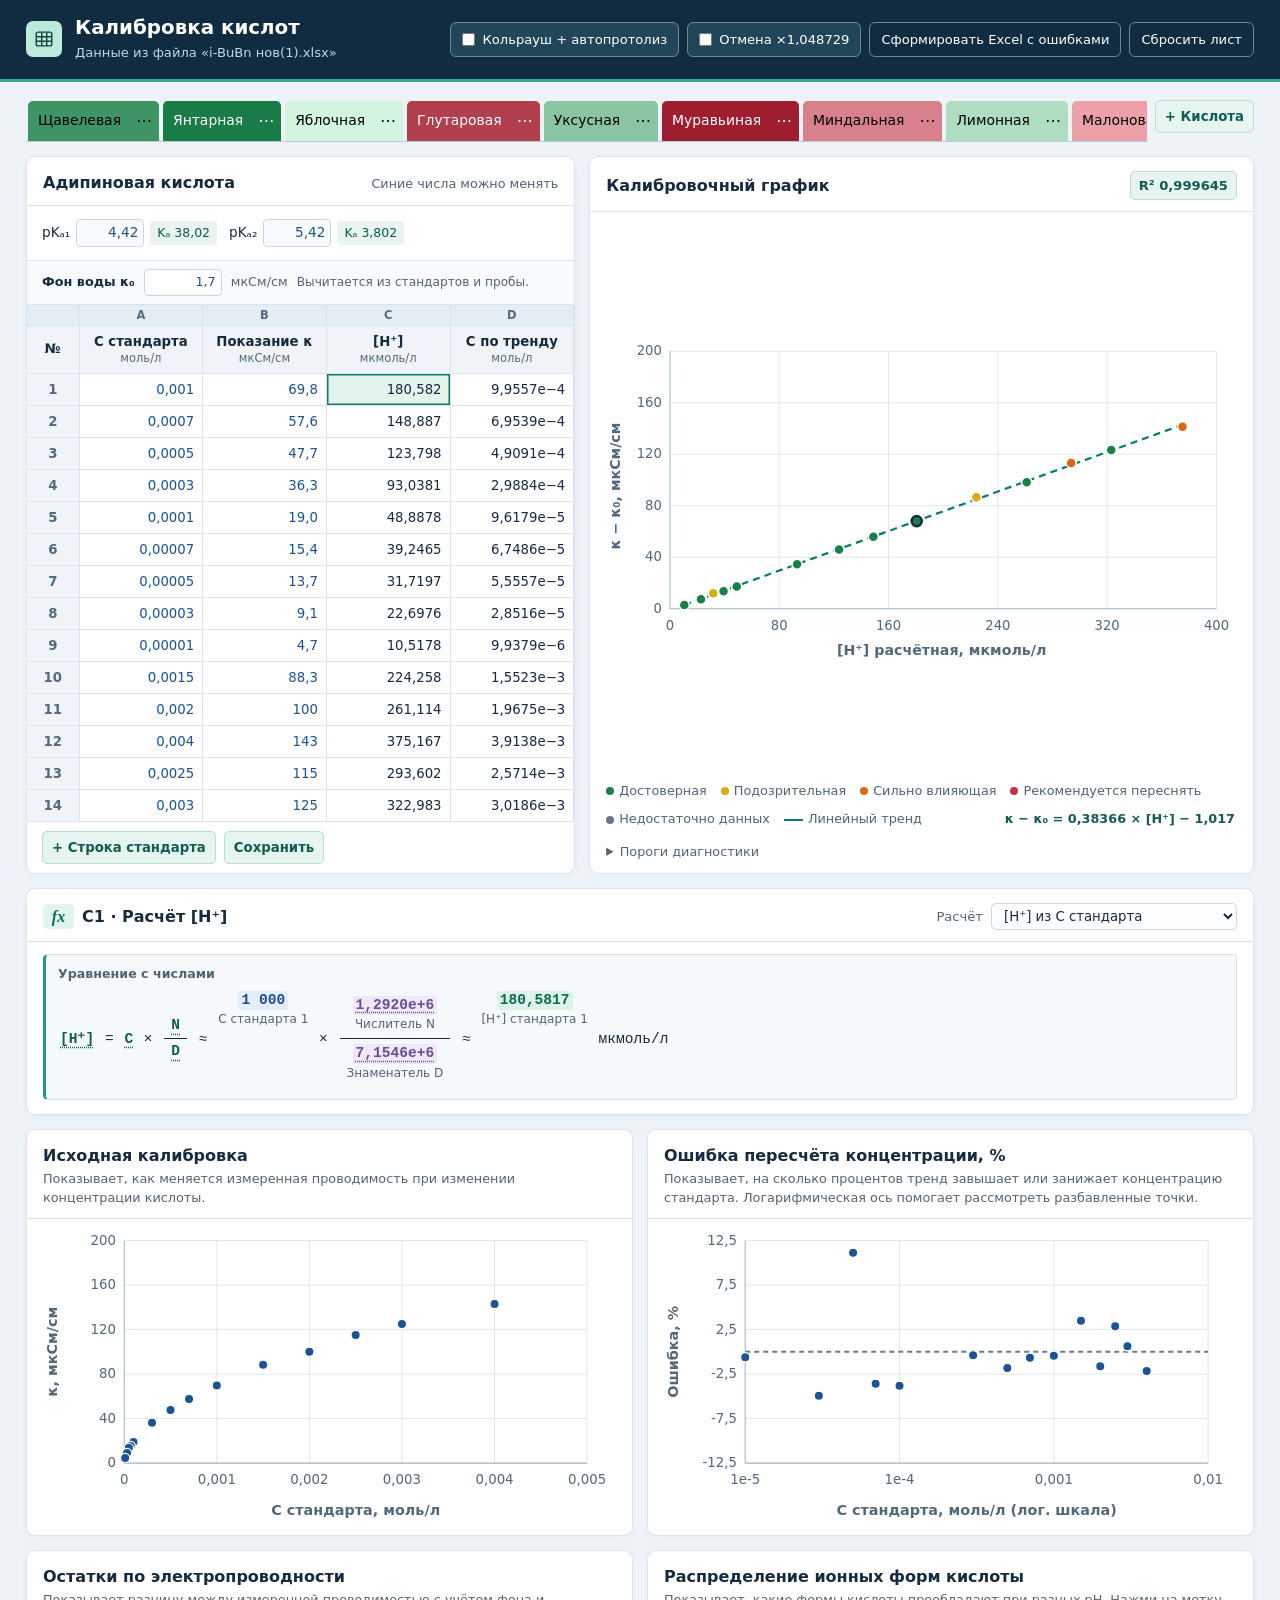
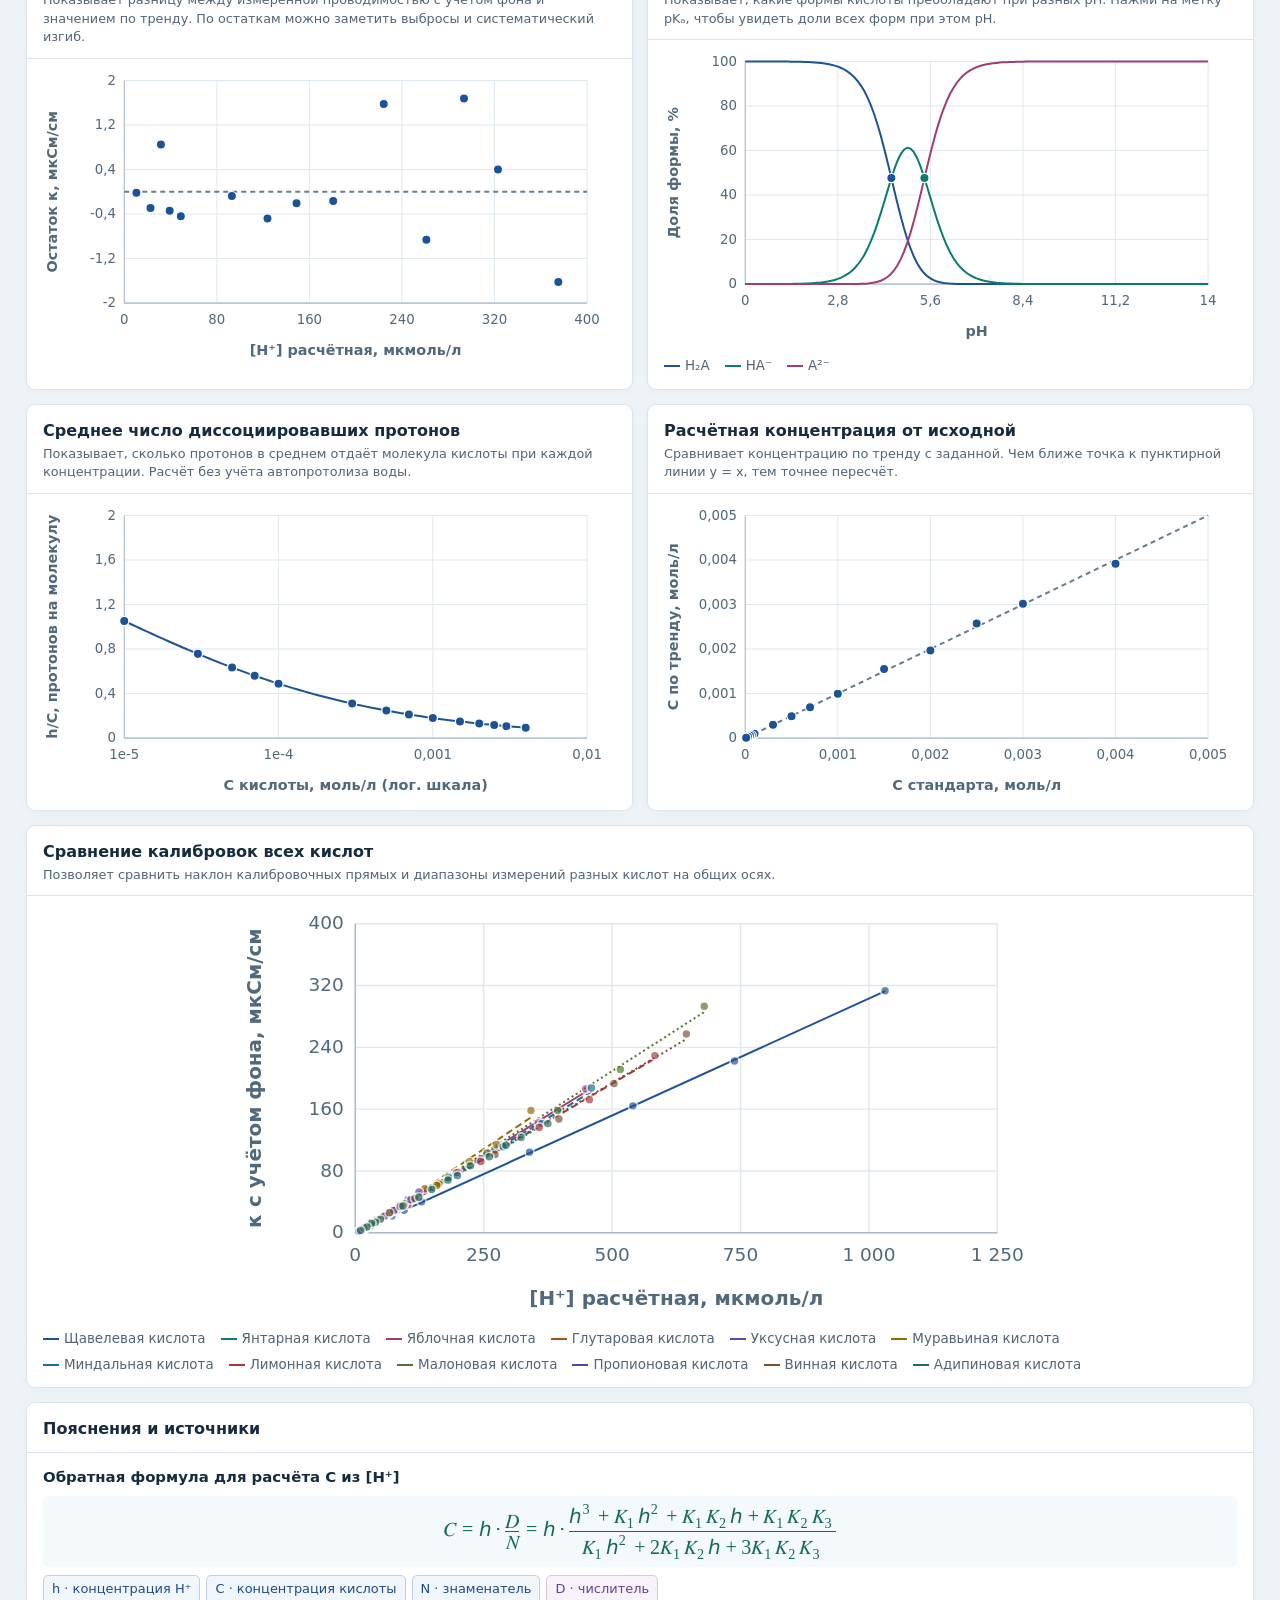
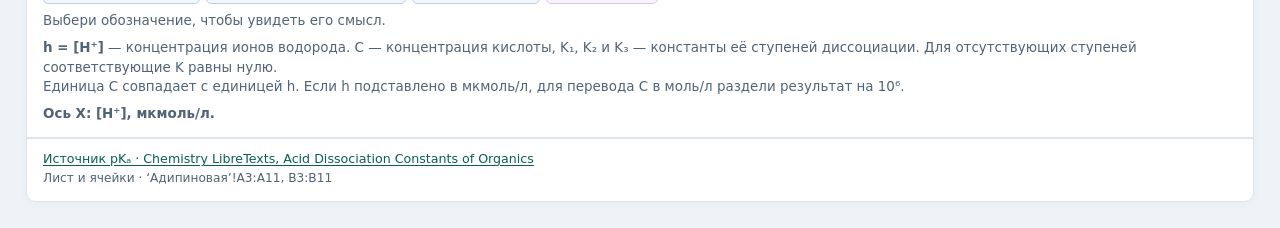
==== commit 693f1d95: "Sync acid calibration from Sites version 30" ====
--- a/acid-calibration/index.html
+++ b/acid-calibration/index.html
@@ -5,97 +5,7 @@
 <meta name="viewport" content="width=device-width, initial-scale=1">
 <meta name="description" content="Редактируемые кондуктометрические калибровки кислот i‑BuBn с разбором вычислений.">
 <title>Калибровка кислот</title>
-<style>
-:root{color-scheme:light;--ink:#162b3f;--muted:#516477;--line:#dbe4ed;--paper:#fff;--canvas:#eef3f7;--nav:#112c40;--teal:#087c71;--blue:#1c5395;--light:#e6f5f0;--active:#13695d;font:16px/1.45 system-ui,-apple-system,BlinkMacSystemFont,"Segoe UI",sans-serif}
-*{box-sizing:border-box}body{margin:0;background:var(--canvas);color:var(--ink)}button,input,select{font:inherit}button,select{cursor:pointer}button:focus-visible,input:focus-visible,select:focus-visible,svg [tabindex]:focus-visible{outline:2px solid #147b6c;outline-offset:2px}button{color:inherit}h1,h2,h3,p{margin:0}button,input{font-variant-numeric:tabular-nums}
-.top{background:var(--nav);color:#fff;border-bottom:3px solid #36a797}.top-inner,main{max-width:1520px;margin:auto}.top-inner{padding:17px 26px;display:flex;align-items:center;gap:13px}.workbook-icon{width:36px;height:36px;flex:0 0 36px;border-radius:7px;background:#bcebdc;color:#10473e;display:grid;place-items:center}.workbook-icon svg{width:22px;height:22px}h1{font-size:1.24rem;font-weight:710;line-height:1.1}.project{color:#c1d6e2;font-size:.82rem;margin-top:4px}.top-inner .reset{margin-left:auto;border:1px solid #6e8796;background:transparent;color:#fff;border-radius:6px;padding:7px 11px;font-size:.82rem;white-space:nowrap}.reset:hover{background:#24495e}
-main{padding:18px 26px 26px}.tabs{display:flex;overflow:auto;gap:4px;border-bottom:1px solid #b9cbd6;margin:0 0 14px;scrollbar-width:thin;padding:1px 2px 0}.tab{border:0;border-bottom:3px solid transparent;background:transparent;padding:9px 10px 8px;white-space:nowrap;font-size:.87rem;color:var(--muted);font-weight:530}.tab:hover{background:#e2ebf2}.tab[aria-selected=true]{background:var(--paper);border-color:var(--teal);color:var(--active);font-weight:710;border-radius:5px 5px 0 0}
-.workspace{display:grid;grid-template-columns:minmax(380px,.95fr) minmax(420px,1.15fr);gap:14px;align-items:stretch}.card{background:var(--paper);border:1px solid var(--line);border-radius:9px;min-width:0;box-shadow:0 2px 10px #18354908}.card-head{padding:14px 16px 11px;border-bottom:1px solid var(--line);display:flex;gap:12px;align-items:baseline;justify-content:space-between}.card-head h2{font-size:1rem}.card-head .desc{font-size:.8rem;color:var(--muted)}
-.constants{padding:10px 15px;min-height:55px;display:flex;gap:8px 12px;align-items:center;flex-wrap:wrap;border-bottom:1px solid var(--line);font-size:.85rem}.constant{display:inline-flex;gap:6px;align-items:center}.constant input{width:68px;padding:3px 5px;background:#f7fbfe;border:1px solid #cbd8e3;border-radius:4px;color:var(--blue);text-align:right}.constant button{border:0;background:#e9f4f1;padding:3px 7px;border-radius:4px;color:#095d51;font-size:.78rem}
-.scroller{overflow-x:auto}.sheet{width:100%;border-collapse:collapse;table-layout:fixed;font-size:.83rem;font-variant-numeric:tabular-nums}.sheet th,.sheet td{border-bottom:1px solid var(--line);border-right:1px solid var(--line);padding:0;text-align:right;white-space:nowrap}.sheet th:last-child,.sheet td:last-child{border-right:0}.sheet tr:last-child td,.sheet tr:last-child th[scope=row]{border-bottom:0}.sheet thead th{padding:8px 7px;text-align:center;line-height:1.25;background:#f0f4f8;font-weight:660}.sheet thead tr:first-child th{font-size:.72rem;padding:3px;color:#566a80;background:#e5edf4}.sheet th[scope=row]{text-align:center;background:#f0f4f8;color:#536980;font-weight:550}.sheet .unit{display:block;color:#546a7d;font-size:.72rem;font-weight:500}.sheet input,.sheet .value{width:100%;margin:0;min-height:31px;padding:5px 8px;background:transparent;border:0;border-radius:0;text-align:right;font-size:inherit}.sheet input{color:var(--blue)}.sheet .value:hover,.sheet input:hover{background:#eaf5fc}.sheet .selected,.constant .selected{background:#e1f5ed!important;box-shadow:inset 0 0 0 1.5px #14796c}.sheet .value.unavailable{color:var(--muted)}[aria-invalid=true]{background:#fff1ef!important;color:#9a3527!important}
-.plot-card{display:flex;flex-direction:column}.plot-header{align-items:center}.metric{border:1px solid #b8ded3;border-radius:5px;background:var(--light);color:#115d52;padding:4px 8px;font-size:.82rem;font-weight:680}.plot-wrap{flex:1;display:flex;align-items:center;justify-content:center;padding:8px 12px 0;min-height:260px}.plot{display:block;width:100%;height:auto;max-height:411px}.plot text{fill:#52687b;font:13px system-ui,sans-serif}.plot .axis-label{font-size:14px;font-weight:560}.plot .grid{stroke:#e0e8ef}.plot .axis{stroke:#a9bbc9}.plot .trend{stroke:var(--teal);stroke-width:2.2;stroke-dasharray:7 5}.plot .point{fill:var(--blue);stroke:#fff;stroke-width:1.6;cursor:pointer}.plot .point.active{fill:var(--teal);stroke:#bcead9;stroke-width:3.8}.plot .point:hover{r:7}.legend{display:flex;gap:8px 14px;flex-wrap:wrap;padding:8px 16px 12px;font-size:.8rem;color:var(--muted);align-items:center}.legend span{white-space:nowrap}.legend button{margin-left:auto;background:transparent;border:0;border-radius:4px;color:#145c54;padding:2px;font:inherit;font-weight:650}.legend i{display:inline-block;vertical-align:middle;margin-right:5px;width:8px;height:8px;border-radius:50%;background:var(--blue)}.legend i.line{height:2px;width:19px;background:var(--teal);border-radius:0}.plot-empty{color:var(--muted);padding:18px;text-align:center}
-.inspector{margin-top:14px}.inspector .card-head{align-items:center;flex-wrap:wrap}.fx{display:inline-flex;justify-content:center;align-items:center;color:#0b695d;background:#e1f4ed;border-radius:5px;font:italic bold 1rem Georgia,serif;width:31px;height:25px;margin-right:8px}.controls{display:flex;align-items:center;gap:8px;flex-wrap:wrap}.controls label{font-size:.82rem;color:var(--muted)}.controls select,.controls input{max-width:100%;padding:4px 8px;border:1px solid #cbd8e3;border-radius:5px;background:#fbfdfe;color:var(--ink);font-size:.83rem}.body{padding:11px 16px 14px;display:grid;grid-template-columns:minmax(0,.9fr) minmax(0,1.3fr);gap:13px 22px}.formula-label{font-size:.76rem;color:var(--muted);margin-bottom:3px}.equation,.substitution{font-family:ui-monospace,SFMono-Regular,Consolas,monospace;font-variant-numeric:tabular-nums;font-size:.86rem;overflow-wrap:anywhere}.substitution{white-space:pre-line}.equation{color:#0d6858;font-weight:650}.detail{font-size:.81rem;color:var(--muted);margin-top:5px}.notice{font-size:.79rem;color:#79591c;margin:8px 2px 0}.sr{position:absolute;width:1px;height:1px;clip-path:inset(50%);overflow:hidden;white-space:nowrap}
-@media(max-width:950px){.workspace{grid-template-columns:1fr}.plot{max-height:345px}.plot-wrap{min-height:220px}.body{grid-template-columns:1fr}}@media(max-width:540px){main,.top-inner{padding-left:11px;padding-right:11px}.top-inner .reset{font-size:.72rem;padding:6px}.card-head{padding:10px 11px}.sheet{min-width:470px}.tab{padding-inline:8px}.controls{width:100%}.controls select{width:100%}}
-
-.provenance{padding:8px 15px;font-size:.79rem;border-bottom:1px solid var(--line);color:var(--muted)}.provenance a{color:#096053;text-underline-offset:2px}.provenance small{display:block;color:var(--muted);font-size:.76rem;margin-top:2px}
-.blankbar{display:flex;flex-wrap:wrap;align-items:center;gap:5px 9px;padding:8px 15px;border-bottom:1px solid var(--line);background:#f8fbfd;color:var(--muted);font-size:.8rem}.blankbar label{font-weight:650;color:var(--ink)}.blankbar input{width:78px;padding:3px 5px;border:1px solid #cbd8e3;border-radius:4px;text-align:right;color:var(--blue)}.blankbar small{font-size:.76rem}
-.numeric{margin:0 16px 14px;padding:10px 12px;border:1px solid #cedeeb;border-left:3px solid #229687;background:#f5f9fc;border-radius:5px}.numeric h3{font-size:.79rem;color:var(--muted);margin:0 0 5px;font-weight:650}.numeric-line{font:500 .91rem/1.75 ui-monospace,SFMono-Regular,Consolas,monospace;overflow-wrap:anywhere}.numeric-line+.numeric-line{margin-top:4px}.num-token{display:inline-block;padding:0 3px;margin:0 1px;border-radius:3px;font-weight:670;color:#214d8d;background:#e4edfb;white-space:nowrap}.num-token[data-tint="k"]{color:#635293;background:#eee8fa}.num-token[data-tint="signal"]{color:#8a4d14;background:#fff0db}.num-token[data-tint="result"]{color:#096a56;background:#dbf3e9}.num-token[data-tint="fit"]{color:#0e6272;background:#dff2f7}.num-token[tabindex]{cursor:help}.num-token[tabindex]:hover,.num-token:focus-visible{outline:2px solid #118172;outline-offset:1px}.source-highlight{background:#fff1af!important;color:#603a00!important;box-shadow:inset 0 0 0 2px #d6a345!important;border-radius:3px}.source-highlight.point{stroke:#d6a345;stroke-width:4px}
-
-.reference{margin-top:14px}.reference .provenance{border-top:1px solid var(--line);border-bottom:0;padding:11px 16px 13px}.explanations{padding:14px 16px}.explanations h3{font-size:.88rem;margin-bottom:4px}.explanations p{color:var(--muted);font-size:.84rem}.explanations p+p{margin-top:5px}
-.formula-back{border:1px solid #b8ded3;border-radius:5px;background:var(--light);color:#115d52;padding:4px 8px;font-size:.8rem;font-weight:650}.num-token[data-drill]{cursor:pointer;text-decoration:underline dotted;text-underline-offset:3px}.source-highlight{position:relative;z-index:1}.num-token[data-action]{cursor:pointer}.formula-back[hidden]{display:none}
-.main-formula{padding:14px 16px;border-bottom:1px solid var(--line)}.main-formula h3{font-size:.93rem}.main-formula p{font-size:.84rem;color:var(--muted)}.main-equation{margin:8px 0;overflow-x:auto;padding:8px 6px;background:#f4f9fc;border-radius:5px;color:var(--active);font-size:clamp(.94rem,2.7vw,1.25rem)}.main-equation math{margin:0}
-#slope-value,#intercept-value{display:inline-block}
-.fraction-part{cursor:pointer}.fraction-part[data-highlight="true"]{background:#e0ecfa;color:#1d4b87}.fraction-part#main-denominator[data-highlight="true"]{background:#e9dff5;color:#65418b}.fraction-controls{display:flex;flex-wrap:wrap;gap:6px;margin:7px 0}.fraction-button{padding:4px 8px;border:1px solid #bcd0e7;border-radius:5px;color:#1d4b87;background:#f0f6fc;font-size:.81rem}.fraction-button#explain-d{border-color:#d7c8e9;color:#65418b;background:#f8f3fb}.fraction-button[data-highlight="true"]{background:#e0ecfa;border-color:#5388c4}.fraction-button#explain-d[data-highlight="true"]{background:#e9dff5;border-color:#9875b9}.fraction-explanation{margin:4px 0 8px}
-.numeric{margin-top:12px}.symbol-button{display:inline;padding:0 2px;border:0;background:transparent;color:#115c51;font:inherit;font-weight:690;text-decoration:underline dotted;text-underline-offset:4px}.symbol-button:hover,.symbol-button[aria-pressed="true"]{background:#d9f0e8;border-radius:3px}.symbol-help,.numeric-note{color:var(--muted);font-size:.82rem;margin-top:7px}.symbol-help{border-left:2px solid #78aeaa;padding-left:8px}
-
-.number-with-label{display:inline-flex;flex-direction:column;align-items:center;vertical-align:top;line-height:1.35;margin:2px 2px 3px;max-width:100%}.number-with-label .num-token{margin:0}.number-label{display:block;color:var(--muted);font:500 .75rem/1.25 system-ui,sans-serif;text-align:center;max-width:9rem;white-space:normal;margin-top:2px}.num-token[data-tint="fixed"]{color:#495a6a;background:#e9eff3}.factor-breakdown{margin-top:8px;padding:8px 10px;background:#f2eefa;border:1px solid #e3d9f2;border-radius:5px}.physics{padding:8px 15px;border-bottom:1px solid var(--line);font-size:.8rem}.physics-options{display:flex;gap:6px 16px;flex-wrap:wrap}.physics-options label{display:flex;align-items:center;gap:5px;font-weight:650}.physics-options input{accent-color:var(--teal)}.ion-editor{margin-top:5px;color:var(--muted)}.ion-editor summary{cursor:pointer;color:#106759}.ion-fields{display:flex;gap:6px 10px;flex-wrap:wrap;margin-top:6px}.ion-fields label{display:flex;align-items:center;gap:4px}.ion-fields input{width:69px;padding:2px 4px;border:1px solid #cbd8e3;border-radius:4px;text-align:right;color:var(--blue)}.ion-fields a,.physics-refs a{color:#106759}.physics-refs{margin-top:4px;font-size:.75rem}.model-status{margin-top:3px;color:var(--muted)}.sheet [hidden]{display:none}.factor-breakdown h4{margin:0 0 4px;color:#5b4384;font-size:.81rem}.factor-breakdown .numeric-line{margin:0}
-[hidden]{display:none!important}.main-formula h4{font-size:.85rem;margin:12px 0 0}.main-mode{margin-top:7px;font-weight:620}
-.top-actions{display:flex;align-items:center;flex-wrap:wrap;gap:8px;margin-left:auto}.top-actions .reset{margin-left:0}.model-toggle{display:inline-flex;align-items:center;gap:7px;cursor:pointer;border:1px solid #6e8796;background:#21465a;color:#fff;border-radius:6px;padding:7px 11px;font-size:.82rem}.model-toggle:has(input:checked){background:#bcebdc;border-color:#bcebdc;color:#10473e}.model-toggle:focus-within{outline-color:#bcebdc}
-.model-toggle input{margin:0;accent-color:#087c71}.model-toggle:focus-within{outline:2px solid #bcebdc;outline-offset:2px}
-@media(max-width:620px){.top-inner{flex-wrap:wrap}.top-actions{margin-left:49px}}
-.acid-nav{display:flex;align-items:flex-start;gap:8px;margin-bottom:14px}
-.acid-nav .tabs{flex:1;min-width:0;margin:0}
-.acid-tab{display:flex;flex:none;align-items:stretch}
-.acid-tab .tab{border-radius:5px 0 0 0;padding-right:8px}
-.acid-tab.custom-color .tab,.acid-tab.custom-color .tab-menu{background:var(--tab-color);color:var(--tab-ink)}
-.acid-tab.custom-color .tab[aria-selected=true]{border-color:var(--tab-ink)}
-.acid-tab.custom-color .tab:hover,.acid-tab.custom-color .tab-menu:hover{box-shadow:inset 0 0 0 2px var(--tab-ink)}
-.tab-menu{border:0;border-radius:0 5px 0 0;background:transparent;padding:0 7px;min-width:27px;color:var(--muted);line-height:1}
-.tab-menu:hover{background:#e2ebf2;color:var(--ink)}
-.tab:focus-visible,.tab-menu:focus-visible{outline-offset:-2px}
-.action{border:1px solid #b8ded3;border-radius:5px;background:var(--light);color:#115d52;padding:6px 9px;font-size:.83rem;font-weight:650;white-space:nowrap}
-.action:hover{background:#d5eee6}
-.sheet-actions{padding:9px 15px;border-top:1px solid var(--line)}
-.editor-dialog{width:min(360px,calc(100% - 24px));padding:18px;border:1px solid var(--line);border-radius:9px;color:var(--ink);box-shadow:0 12px 36px #162b3f40}
-.editor-dialog::backdrop{background:#112c4059}
-.editor-dialog form{display:grid;gap:12px}
-.editor-dialog h2{font-size:1.05rem;overflow-wrap:anywhere}
-.editor-dialog label{display:grid;gap:4px;font-size:.87rem}
-.editor-dialog input,.editor-dialog select{width:100%;min-width:0;padding:5px 8px;border:1px solid #cbd8e3;border-radius:4px;background:#fff;color:var(--ink)}
-.editor-dialog input[type=color]{width:64px;height:38px;padding:3px;cursor:pointer}
-.dialog-actions{display:flex;justify-content:flex-end;flex-wrap:wrap;gap:6px}
-.dialog-actions .secondary{background:#fff;border-color:#cbd8e3;color:var(--ink)}
-.point-tooltip{position:fixed;z-index:10;width:max-content;max-width:calc(100vw - 16px);pointer-events:none;padding:9px 11px;border:1px solid #b9cbd6;border-radius:6px;background:var(--paper);color:var(--ink);box-shadow:0 4px 18px #162b3f29;font-size:.78rem}
-.point-tooltip strong{font-size:.85rem}
-.point-tooltip dl{display:grid;grid-template-columns:auto 1fr;gap:2px 10px;margin:5px 0 0}
-.point-tooltip dt{color:var(--muted)}
-.point-tooltip dd{margin:0;text-align:right;font-variant-numeric:tabular-nums}
-[data-quality=ok]{--quality:#17804b}
-[data-quality=warning]{--quality:#dbab13}
-[data-quality=influence]{--quality:#d96913}
-[data-quality=repeat]{--quality:#c63142}
-[data-quality=unknown]{--quality:#677789}
-.plot .point[data-quality]{fill:var(--quality)}
-.plot .point.active[data-quality]{stroke:#162b3f;stroke-width:2.5}
-.legend [data-quality] i{background:var(--quality)}
-.diagnostic-rules{padding:0 16px 12px;color:var(--muted);font-size:.8rem}
-.diagnostic-rules summary{cursor:pointer}
-.diagnostic-rules p{margin-top:4px}
-.editor-dialog .danger,.remove-row{color:#9c2637}
-.editor-dialog .danger{justify-self:start;background:#fff3f4;border-color:#e7bcc2}
-.row-number{display:flex;align-items:center;justify-content:center;gap:2px}
-.remove-row{border:0;background:transparent;border-radius:3px;padding:1px 4px;font-size:1rem;line-height:1.2}
-.remove-row:hover{background:#ffe3e6}
-
-.numeric-fraction{display:inline-grid;grid-template-rows:auto auto;vertical-align:middle;text-align:center;margin:2px 3px;line-height:1.3;max-width:100%}
-.numeric-fraction>span{display:flex;align-items:center;justify-content:center;padding:3px 5px;flex-wrap:wrap;column-gap:4px}
-.numeric-fraction>span:first-child{border-bottom:1px solid currentColor}
-.additional-charts{display:grid;grid-template-columns:repeat(2,minmax(0,1fr));gap:14px;margin-top:14px}
-.additional-charts .card-head{display:block}
-.additional-charts .desc{margin-top:3px}
-.additional-charts .plot-wrap{min-height:0;padding:5px 10px 8px}
-.additional-charts .plot{max-height:none}
-.additional-charts .chart-wide{grid-column:1/-1}
-.chart-wide .plot{max-height:420px}
-.chart-curve,.chart-reference{fill:none;stroke-width:2;vector-effect:non-scaling-stroke}
-.chart-reference{stroke:#667c90;stroke-dasharray:5 4}
-.chart-dot{stroke:#fff;stroke-width:1.2}
-.chart-dot:hover{r:6}
-.chart-series{list-style:none;display:flex;flex-wrap:wrap;gap:6px 15px;margin:0;padding:0 16px 13px;color:var(--muted);font-size:.84rem}
-.chart-series li{display:inline-flex;align-items:center;gap:5px}
-.chart-series li::before{content:"";width:16px;border-top:2px solid var(--series-color)}
-@media(max-width:760px){.additional-charts{grid-template-columns:1fr}.additional-charts .plot-wrap{padding-inline:4px}}
-</style>
+<link rel="stylesheet" href="./calibration.css">
 </head>
 <body>
 <header class="top"><div class="top-inner">
@@ -103,6 +13,8 @@
 <div><h1>Калибровка кислот</h1><p class="project">Данные из файла «i-BuBn нов(1).xlsx»</p></div>
 <div class="top-actions">
 <label class="model-toggle"><input type="checkbox" id="model-toggle" aria-controls="physics">Кольрауш + автопротолиз</label>
+<label class="model-toggle"><input type="checkbox" id="instrument-toggle">Отмена ×1,048729</label>
+<button type="button" class="reset" id="export-errors">Сформировать Excel с ошибками</button>
 <button type="button" class="reset" id="reset">Сбросить лист</button>
 </div>
 </div></header>
@@ -111,6 +23,20 @@
   <nav class="tabs" id="tabs" role="tablist" aria-label="Кислоты"></nav>
   <button id="add-acid" class="action" type="button">+ Кислота</button>
 </div>
+<dialog id="export-dialog" class="editor-dialog export-dialog" aria-labelledby="export-title">
+  <form id="export-form">
+    <h2 id="export-title">Excel с ошибками калибровки</h2>
+    <fieldset><legend>Цвета точек</legend><div id="export-colors" class="export-choices"></div></fieldset>
+    <label><input id="export-planned" type="checkbox"> Плановые стандарты с ожидаемой κ</label>
+    <fieldset>
+      <legend>Кислоты</legend>
+      <div class="export-selection"><button type="button" class="action secondary" id="export-all">Выбрать все</button><button type="button" class="action secondary" id="export-none">Снять выбор</button></div>
+      <div id="export-acids" class="export-choices"></div>
+    </fieldset>
+    <p id="export-notice" class="detail" role="status"></p>
+    <div class="dialog-actions"><button type="button" class="action secondary" id="export-cancel">Отмена</button><button class="action" type="submit">Выгрузить Excel</button></div>
+  </form>
+</dialog>
 <dialog id="acid-dialog" class="editor-dialog" aria-labelledby="acid-dialog-title">
   <form id="acid-form">
     <h2 id="acid-dialog-title">Добавить кислоту</h2>
@@ -151,7 +77,11 @@
 <thead><tr aria-hidden="true"><th></th><th>A</th><th>B</th><th>C</th><th>D</th><th id="theory-letter" hidden>E</th></tr>
 <tr><th scope="col">№</th><th scope="col">C стандарта<span class="unit">моль/л</span></th><th scope="col">Показание κ<span class="unit">мкСм/см</span></th><th scope="col">[H⁺]<span class="unit">мкмоль/л</span></th><th scope="col">C по тренду<span class="unit">моль/л</span></th><th scope="col" id="theory-head" hidden>κ расчётная<span class="unit">мкСм/см</span></th></tr></thead><tbody id="rows"></tbody>
 </table></div>
-<div class="sheet-actions"><button id="add-row" class="action" type="button">+ Строка стандарта</button></div>
+<div class="sheet-actions">
+  <button id="add-row" class="action" type="button">+ Строка стандарта</button>
+  <button id="save-sheet" class="action" type="button">Сохранить</button>
+  <span id="save-status" class="detail" role="status"></span>
+</div>
 </section>
 <section class="card plot-card" aria-labelledby="plot-title">
 <div class="card-head plot-header"><h2 id="plot-title">Калибровочный график</h2><button type="button" class="metric" id="metric" data-kind="r2" title="Показать формулу R²">R² —</button></div>
@@ -160,7 +90,7 @@
 <div class="legend"><span data-quality="ok"><i></i>Достоверная</span><span data-quality="warning"><i></i>Подозрительная</span><span data-quality="influence"><i></i>Сильно влияющая</span><span data-quality="repeat"><i></i>Рекомендуется переснять</span><span data-quality="unknown"><i></i>Недостаточно данных</span><span><i class="line"></i>Линейный тренд</span><button id="trend" type="button" data-kind="fit"></button></div>
 <details class="diagnostic-rules">
   <summary>Пороги диагностики</summary>
-  <p>Автоцвет вкладки показывает самый серьёзный статус на листе: зелёный — все точки в норме, жёлтый — есть точки для проверки, красный — есть точки для повторного измерения, серый — данных для оценки недостаточно. Ручной цвет можно сменить на «Автоцвет» в меню вкладки.</p>
+  <p>При R² выше 0,999 вкладки окрашиваются в зелёный: чем выше R² среди кислот, тем насыщеннее цвет. При R² до 0,999 включительно цвет зависит от диагностики: жёлтый — проверить, оранжевый — есть сильно влияющие точки, красный — есть точки для повторного измерения. Серый цвет обозначает отсутствие R².</p>
   <p>Повторить измерение при |t| &gt; 3 или ошибке концентрации &gt; 20%. Сильное влияние при расстоянии Кука &gt; 4/n. Предупреждение при |t| &gt; 2, рычаге &gt; 4/n или ошибке концентрации &gt; 10%. n — число точек. Пороги 10% и 20% — рабочие значения для этого сайта.</p>
   <p>Относительный остаток рассчитан от экспериментальной проводимости на оси Y. Ошибка концентрации рассчитана от C стандарта по полному тренду. Стьюдентизированный остаток использует дисперсию без выбранной точки. Все точки остаются в тренде.</p>
 </details>
@@ -178,32 +108,32 @@
 <p id="notice" class="notice" role="status"></p>
 <section class="additional-charts" aria-label="Дополнительные графики">
   <section class="card" aria-labelledby="raw-title">
-    <div class="card-head"><h2 id="raw-title">Исходная калибровка</h2></div>
+    <div class="card-head"><h2 id="raw-title">Исходная калибровка</h2><p class="desc">Показывает, как меняется измеренная проводимость при изменении концентрации кислоты.</p></div>
     <div class="plot-wrap" id="raw-chart"></div>
   </section>
   <section class="card" aria-labelledby="error-title">
-    <div class="card-head"><h2 id="error-title">Ошибка пересчёта концентрации, %</h2></div>
+    <div class="card-head"><h2 id="error-title">Ошибка пересчёта концентрации, %</h2><p class="desc">Показывает, на сколько процентов тренд завышает или занижает концентрацию стандарта. Логарифмическая ось помогает рассмотреть разбавленные точки.</p></div>
     <div class="plot-wrap" id="error-chart"></div>
   </section>
   <section class="card" aria-labelledby="residual-title">
-    <div class="card-head"><h2 id="residual-title">Остатки по электропроводности</h2></div>
+    <div class="card-head"><h2 id="residual-title">Остатки по электропроводности</h2><p class="desc">Показывает разницу между измеренной проводимостью с учётом фона и значением по тренду. По остаткам можно заметить выбросы и систематический изгиб.</p></div>
     <div class="plot-wrap" id="residual-chart"></div>
   </section>
   <section class="card" aria-labelledby="species-title">
-    <div class="card-head"><h2 id="species-title">Распределение ионных форм кислоты</h2></div>
+    <div class="card-head"><h2 id="species-title">Распределение ионных форм кислоты</h2><p class="desc">Показывает, какие формы кислоты преобладают при разных pH. Нажми на метку pKₐ, чтобы увидеть доли всех форм при этом pH.</p></div>
     <div class="plot-wrap" id="species-chart"></div>
     <ul class="chart-series" id="species-legend" aria-label="Ряды данных" hidden></ul>
   </section>
   <section class="card" aria-labelledby="protons-title">
-    <div class="card-head"><h2 id="protons-title">Среднее число диссоциировавших протонов</h2><p class="desc">Без учёта автопротолиза воды</p></div>
+    <div class="card-head"><h2 id="protons-title">Среднее число диссоциировавших протонов</h2><p class="desc">Показывает, сколько протонов в среднем отдаёт молекула кислоты при каждой концентрации. Расчёт без учёта автопротолиза воды.</p></div>
     <div class="plot-wrap" id="protons-chart"></div>
   </section>
   <section class="card" aria-labelledby="recovered-title">
-    <div class="card-head"><h2 id="recovered-title">Расчётная концентрация от исходной</h2><p class="desc">Пунктир соответствует y = x</p></div>
+    <div class="card-head"><h2 id="recovered-title">Расчётная концентрация от исходной</h2><p class="desc">Сравнивает концентрацию по тренду с заданной. Чем ближе точка к пунктирной линии y = x, тем точнее пересчёт.</p></div>
     <div class="plot-wrap" id="recovered-chart"></div>
   </section>
   <section class="card chart-wide" aria-labelledby="comparison-title">
-    <div class="card-head"><h2 id="comparison-title">Сравнение калибровок всех кислот</h2><p id="comparison-axis-note" class="desc" hidden></p></div>
+    <div class="card-head"><h2 id="comparison-title">Сравнение калибровок всех кислот</h2><p class="desc">Позволяет сравнить наклон калибровочных прямых и диапазоны измерений разных кислот на общих осях.</p><p id="comparison-axis-note" class="desc" hidden></p></div>
     <div class="plot-wrap" id="comparison-chart"></div>
     <ul class="chart-series" id="comparison-legend" aria-label="Ряды данных" hidden></ul>
   </section>
@@ -211,36 +141,46 @@
 <footer class="card reference" aria-labelledby="reference-title">
   <div class="card-head"><h2 id="reference-title">Пояснения и источники</h2></div>
   <section class="main-formula" aria-labelledby="main-formula-title">
-    <h3 id="main-formula-title">Основная формула</h3>
+    <h3 id="main-formula-title">Обратная формула для расчёта C из [H⁺]</h3>
     <div class="main-equation">
       <math display="block">
-        <mi id="main-h" class="fraction-part">h</mi><mo>=</mo><mi id="main-c" class="fraction-part">C</mi><mo>⋅</mo>
+        <mi class="fraction-part" data-symbol="c">C</mi><mo>=</mo>
+        <mi class="inverse-h fraction-part" data-symbol="h">h</mi>
+        <mrow class="inverse-h-water" hidden>
+          <mo>(</mo><mi class="fraction-part" data-symbol="h">h</mi><mo>−</mo><mfrac><msub><mi>K</mi><mi>w</mi></msub><mi class="fraction-part" data-symbol="h">h</mi></mfrac><mo>)</mo>
+        </mrow>
+        <mo>⋅</mo>
+        <mfrac><mi class="fraction-part" data-symbol="d">D</mi><mi class="fraction-part" data-symbol="n">N</mi></mfrac>
+        <mo>=</mo>
+        <mi class="inverse-h fraction-part" data-symbol="h">h</mi>
+        <mrow class="inverse-h-water" hidden>
+          <mo>(</mo><mi class="fraction-part" data-symbol="h">h</mi><mo>−</mo><mfrac><msub><mi>K</mi><mi>w</mi></msub><mi class="fraction-part" data-symbol="h">h</mi></mfrac><mo>)</mo>
+        </mrow>
+        <mo>⋅</mo>
         <mfrac>
-          <mrow id="main-numerator" class="fraction-part">
-            <msub><mi>K</mi><mn>1</mn></msub><msup><mi>h</mi><mn>2</mn></msup>
-            <mo>+</mo><mn>2</mn><msub><mi>K</mi><mn>1</mn></msub><msub><mi>K</mi><mn>2</mn></msub><mi>h</mi>
-            <mo>+</mo><mn>3</mn><msub><mi>K</mi><mn>1</mn></msub><msub><mi>K</mi><mn>2</mn></msub><msub><mi>K</mi><mn>3</mn></msub>
-          </mrow>
-          <mrow id="main-denominator" class="fraction-part">
+          <mrow class="fraction-part" data-symbol="d">
             <msup><mi>h</mi><mn>3</mn></msup>
             <mo>+</mo><msub><mi>K</mi><mn>1</mn></msub><msup><mi>h</mi><mn>2</mn></msup>
             <mo>+</mo><msub><mi>K</mi><mn>1</mn></msub><msub><mi>K</mi><mn>2</mn></msub><mi>h</mi>
             <mo>+</mo><msub><mi>K</mi><mn>1</mn></msub><msub><mi>K</mi><mn>2</mn></msub><msub><mi>K</mi><mn>3</mn></msub>
           </mrow>
+          <mrow class="fraction-part" data-symbol="n">
+            <msub><mi>K</mi><mn>1</mn></msub><msup><mi>h</mi><mn>2</mn></msup>
+            <mo>+</mo><mn>2</mn><msub><mi>K</mi><mn>1</mn></msub><msub><mi>K</mi><mn>2</mn></msub><mi>h</mi>
+            <mo>+</mo><mn>3</mn><msub><mi>K</mi><mn>1</mn></msub><msub><mi>K</mi><mn>2</mn></msub><msub><mi>K</mi><mn>3</mn></msub>
+          </mrow>
         </mfrac>
-        <mrow id="main-water-term" hidden>
-          <mo>+</mo><mfrac><msub><mi>K</mi><mi>w</mi></msub><mi>h</mi></mfrac>
-        </mrow>
       </math>
     </div>
-    <div class="fraction-controls" role="group" aria-label="Обозначения основной формулы">
+    <div class="fraction-controls" role="group" aria-label="Обозначения обратной формулы">
       <button type="button" id="explain-h" class="fraction-button" aria-pressed="false" aria-controls="fraction-explanation">h · концентрация H⁺</button>
       <button type="button" id="explain-c" class="fraction-button" aria-pressed="false" aria-controls="fraction-explanation">C · концентрация кислоты</button>
-      <button type="button" id="explain-n" class="fraction-button" aria-pressed="false" aria-controls="fraction-explanation">N · числитель</button>
-      <button type="button" id="explain-d" class="fraction-button" aria-pressed="false" aria-controls="fraction-explanation">D · знаменатель</button>
+      <button type="button" id="explain-n" class="fraction-button" aria-pressed="false" aria-controls="fraction-explanation">N · знаменатель</button>
+      <button type="button" id="explain-d" class="fraction-button" aria-pressed="false" aria-controls="fraction-explanation">D · числитель</button>
     </div>
     <p id="fraction-explanation" class="fraction-explanation" aria-live="polite">Выбери обозначение, чтобы увидеть его смысл.</p>
     <p><strong>h = [H⁺]</strong> — концентрация ионов водорода. C — концентрация кислоты, K₁, K₂ и K₃ — константы её ступеней диссоциации. Для отсутствующих ступеней соответствующие K равны нулю.</p>
+    <p>Единица C совпадает с единицей h. Если h подставлено в мкмоль/л, для перевода C в моль/л раздели результат на 10⁶.</p>
     <div id="main-conductivity" hidden>
       <h4>Проводимость по Кольраушу для оси X</h4>
       <div class="main-equation">
@@ -271,1082 +211,10 @@
     <section><h3>Две независимые поправки</h3><p>Автопротолиз добавляет [OH⁻] = Kᵥ/[H⁺] в баланс зарядов. При 25 °C Kᵥ = 10⁻¹⁴ (моль/л)². Закон Кольрауша суммирует λ°ᵢcᵢ для H⁺ и всех анионов кислоты. Вклад OH⁻ добавляется, если включён автопротолиз. Используются предельные молярные проводимости и приближение разбавленного раствора.</p><p><a href="https://nvlpubs.nist.gov/nistpubs/Legacy/SP/nistspecialpublication260-142.pdf" target="_blank" rel="noopener noreferrer">NIST SP 260-142 · Kᵥ, λ° H⁺ и OH⁻ при 25 °C</a></p></section>
   </div><div class="provenance"><a id="pk-source" target="_blank" rel="noopener noreferrer"></a><small id="range-source"></small></div></footer>
 </main>
-<script id="seed" type="application/json">{"Щавелевая":{"pka":[1.25,4.27],"rows":[[0.001,300],[0.0007,214],[0.0005,157.9],[0.0003,100.7],[0.0001,39.9],[7e-05,29.5],[5e-05,22.4],[3e-05,15.5],[1e-05,5.4]]},"Янтарная":{"pka":[4.21,5.64],"rows":[[0.001,85.2],[0.0007,69.6],[0.0005,57.3],[0.0003,42.4],[0.0001,21.3],[7e-05,16.8],[5e-05,13.2],[3e-05,9.1],[1e-05,4.3]]},"Яблочная":{"pka":[3.459,5.097],"rows":[[0.001,179.2],[0.0007,137.4],[0.0005,109.6],[0.0003,76.4],[0.0001,33.4],[7e-05,25.4],[5e-05,19.4],[3e-05,12.8],[1e-05,5.8]]},"Глутаровая":{"pka":[4.34,5.27],"rows":[[0.001,75.8],[0.0007,61.9],[0.0005,56.1],[0.0003,38.4],[0.0001,20],[7e-05,16.75],[5e-05,13.2],[3e-05,9.1],[1e-05,5.7]]},"Уксусная":{"pka":[4.757],"rows":[[0.001,52],[0.0007,42.2],[0.0005,35.3],[0.0003,26.5],[0.0001,13.8],[7e-05,11.2],[5e-05,9.3],[3e-05,6.7],[1e-05,4]]},"Муравьиная":{"pka":[3.75],"rows":[[0.001,152.1],[0.0007,111],[0.0005,89.4],[0.0003,60],[0.0001,28.9],[7e-05,22.1],[5e-05,18],[3e-05,11.3],[1e-05,4.6]]},"Миндальная":{"pka":[3.407],"rows":[[0.001,180],[0.0007,136.2],[0.0005,108],[0.0003,72.1],[0.0001,31],[7e-05,23.1],[5e-05,17.4],[3e-05,12.3],[1e-05,3.6]]},"Лимонная":{"pka":[3.13,4.76,6.4],"rows":[[0.001,220],[0.0007,166],[0.0005,132],[0.0003,89.5],[0.0001,36.4],[7e-05,29.1],[5e-05,21.9],[3e-05,14.3],[1e-05,5.7]]},"Малоновая":{"pka":[2.847,5.696],"rows":[[0.001,281],[0.0007,203],[0.0005,153],[0.0003,99.8],[0.0001,37.6],[7e-05,26.9],[5e-05,19.7],[3e-05,10.3],[1e-05,5.1]]},"Пропионовая":{"pka":[4.88],"rows":[[0.001,42.4],[0.0007,35.2],[0.0005,29.3],[0.0003,22.1],[0.0001,13.8],[7e-05,9.9],[5e-05,8.5],[3e-05,6],[1e-05,3.3]]},"Винная":{"pka":[3.03,4.37],"rows":[[0.001,247],[0.0007,186.4],[0.0005,142],[0.0003,98.6],[0.0001,43.9],[7e-05,33.9],[5e-05,26.2],[3e-05,17.3],[1e-05,7.6]]},"Адипиновая":{"pka":[4.42,5.42],"rows":[[0.001,66.6],[0.0007,54.9],[0.0005,45.5],[0.0003,34.6],[0.0001,18.1],[7e-05,14.7],[5e-05,13.1],[3e-05,8.7],[1e-05,4.5]]}}</script>
+<script id="seed" type="application/json">{"Щавелевая":{"pka":[1.25,4.27],"rows":[[0.001,300],[0.0007,214],[0.0005,157.9],[0.0003,100.7],[0.0001,39.9],[7e-05,29.5],[5e-05,22.4],[3e-05,15.5],[1e-05,5.4]]},"Янтарная":{"pka":[4.21,5.64],"rows":[[0.001,85.2],[0.0007,69.6],[0.0005,57.3],[0.0003,42.4],[0.0001,21.3],[7e-05,16.8],[5e-05,13.2],[3e-05,9.1],[1e-05,4.3]]},"Яблочная":{"pka":[3.459,5.097],"rows":[[0.001,179.2],[0.0007,137.4],[0.0005,109.6],[0.0003,76.4],[0.0001,33.4],[7e-05,25.4],[5e-05,19.4],[3e-05,12.8],[1e-05,5.8]]},"Глутаровая":{"pka":[4.34,5.27],"rows":[[0.001,75.8],[0.0007,61.9],[0.0005,56.1],[0.0003,38.4],[0.0001,20],[7e-05,16.75],[5e-05,13.2],[3e-05,9.1],[1e-05,5.7]]},"Уксусная":{"pka":[4.757],"rows":[[0.001,52],[0.0007,42.2],[0.0005,35.3],[0.0003,26.5],[0.0001,13.8],[7e-05,11.2],[5e-05,9.3],[3e-05,6.7],[1e-05,4]]},"Муравьиная":{"pka":[3.75],"rows":[[0.001,152.1],[0.0007,111],[0.0005,89.4],[0.0003,60],[0.0001,28.9],[7e-05,22.1],[5e-05,18],[3e-05,11.3],[1e-05,4.6]]},"Миндальная":{"pka":[3.407],"rows":[[0.001,180],[0.0007,136.2],[0.0005,108],[0.0003,72.1],[0.0001,31],[7e-05,23.1],[5e-05,17.4],[3e-05,12.3],[1e-05,3.6]]},"Лимонная":{"pka":[3.13,4.76,6.4],"rows":[[0.001,220],[0.0007,166],[0.0005,132],[0.0003,89.5],[0.0001,36.4],[7e-05,29.1],[5e-05,21.9],[3e-05,14.3],[1e-05,5.7]]},"Малоновая":{"pka":[2.847,5.696],"rows":[[0.001,281],[0.0007,203],[0.0005,153],[0.0003,99.8],[0.0001,37.6],[7e-05,26.9],[5e-05,19.7],[3e-05,10.3],[1e-05,5.1]]},"Пропионовая":{"pka":[4.88],"rows":[[0.001,42.4],[0.0007,35.2],[0.0005,29.3],[0.0003,22.1],[0.0001,13.8],[7e-05,9.9],[5e-05,8.5],[3e-05,6],[1e-05,3.3]]},"Винная":{"pka":[3.03,4.37],"rows":[[0.001,247],[0.0007,186.4],[0.0005,142],[0.0003,98.6],[0.0001,43.9],[7e-05,33.9],[5e-05,26.2],[3e-05,17.3],[1e-05,7.6]]},"Адипиновая":{"pka":[4.42,5.42],"rows":[[0.001,66.6],[0.0007,54.9],[0.0005,45.5],[0.0003,34.6],[0.0001,18.1],[7e-05,14.7],[5e-05,13.1],[3e-05,8.7],[1e-05,4.5],[0.0015,88.3],[0.002,100.2],[0.004,142.6],[0.0025,109.3],[0.003,119.1]],"instrumentReady":[9,10,11]}}</script>
 <script id="sources" type="application/json">{"Щавелевая":{"url":"https://slunik.slu.se/kursfiler/MV0218/20103.1920/Essington_1st_edition.pdf","label":"Essington, Soil and Water Chemistry, табл. 5.9","range":"‘Щавелевая’!A4:A12, B4:B12"},"Янтарная":{"url":"https://slunik.slu.se/kursfiler/MV0218/20103.1920/Essington_1st_edition.pdf","label":"Essington, Soil and Water Chemistry, табл. 5.9","range":"‘Янтарная’!A4:A12, C4:C12"},"Яблочная":{"url":"https://chem.libretexts.org/Ancillary_Materials/Reference/Reference_Tables/Equilibrium_Constants/E5:_Acid_Dissociation_Constants_of_Organics","label":"Chemistry LibreTexts, Acid Dissociation Constants of Organics","range":"‘Яблочная’!A4:A12, C4:C12"},"Глутаровая":{"url":"https://bisakimia.com/wp-content/uploads/2025/03/vogels-textbook-of-quantitative-chemical-analysis-5th-ed-g-h-jeffery.pdf","label":"Vogel’s Textbook of Quantitative Chemical Analysis, прил. 7","range":"‘Глутаровая’!A3:A11, B3:B11"},"Уксусная":{"url":"https://chem.libretexts.org/Ancillary_Materials/Reference/Reference_Tables/Equilibrium_Constants/E5:_Acid_Dissociation_Constants_of_Organics","label":"Chemistry LibreTexts, Acid Dissociation Constants of Organics","range":"‘Уксусная’!A3:A11, B3:B11"},"Муравьиная":{"url":"https://slunik.slu.se/kursfiler/MV0218/20103.1920/Essington_1st_edition.pdf","label":"Essington, Soil and Water Chemistry, табл. 5.9","range":"‘Муравьиная’!A4:A12, C4:C12"},"Миндальная":{"url":"https://journals.indianapolis.iu.edu/index.php/ias/article/download/8615/8718","label":"Mandelic Acid: Limiting Conductance and Ionization Constant, 25 °C","range":"‘Миндальная’!A4:A12, B4:B12"},"Лимонная":{"url":"https://bisakimia.com/wp-content/uploads/2025/03/vogels-textbook-of-quantitative-chemical-analysis-5th-ed-g-h-jeffery.pdf","label":"Vogel’s Textbook of Quantitative Chemical Analysis, прил. 7","range":"‘Лимонная’!A4:A12, B4:B12"},"Малоновая":{"url":"https://chem.libretexts.org/Ancillary_Materials/Reference/Reference_Tables/Equilibrium_Constants/E5:_Acid_Dissociation_Constants_of_Organics","label":"Chemistry LibreTexts, Acid Dissociation Constants of Organics","range":"‘Малоновая’!A3:A11, B3:B11"},"Пропионовая":{"url":"https://bisakimia.com/wp-content/uploads/2025/03/vogels-textbook-of-quantitative-chemical-analysis-5th-ed-g-h-jeffery.pdf","label":"Vogel’s Textbook of Quantitative Chemical Analysis, прил. 7","range":"‘Пропионовая’!A3:A11, D3:D11"},"Винная":{"url":"https://bisakimia.com/wp-content/uploads/2025/03/vogels-textbook-of-quantitative-chemical-analysis-5th-ed-g-h-jeffery.pdf","label":"Vogel’s Textbook of Quantitative Chemical Analysis, прил. 7","range":"‘Винная ’!A3:A11, B3:B11"},"Адипиновая":{"url":"https://chem.libretexts.org/Ancillary_Materials/Reference/Reference_Tables/Equilibrium_Constants/E5:_Acid_Dissociation_Constants_of_Organics","label":"Chemistry LibreTexts, Acid Dissociation Constants of Organics","range":"‘Адипиновая’!A3:A11, B3:B11"}}</script>
 <script id="ion-data" type="application/json">{"refs":{"nist":["NIST SP 260-142, §1.3","https://nvlpubs.nist.gov/nistpubs/Legacy/SP/nistspecialpublication260-142.pdf"],"handbook":["Perry’s Chemical Engineers’ Handbook, табл. 8.32","https://www-chemistry.univer.kharkov.ua/files/63847_8.pdf"],"diffusion":["Aqion, таблица органических анионов","https://www.aqion.de/site/194"],"citric":["Apelblat, Citric Acid, §2.13","https://ndl.ethernet.edu.et/bitstream/123456789/70732/1/2014_Book_CitricAcid.pdf"],"mandelic":["Mandelic Acid: Limiting Conductance, табл. II","https://journals.indianapolis.iu.edu/index.php/ias/article/download/8615/8718"],"malonic":["Apelblat, Conductances of aqueous malonic acid","https://doi.org/10.1016/S0167-7322(97)00056-1"],"succinate":["Conductance Studies of Aqueous Succinic Acid (значение Davies для HSucc⁻)","https://www.academia.edu/118199961/Conductance_Studies_of_Aqueous_Succinic_Acid"],"tartaric":["Bešter-Rogač et al., Acidic tartrates","https://doi.org/10.1023/A:1022671414577"],"glutaric":["Apelblat et al., Glutaric acid and glutarates","https://doi.org/10.1007/s10953-007-9161-2"],"adipic":["Kinart, Conductance studies of sodium salts of dicarboxylic acids","https://doi.org/10.1016/j.molliq.2021.116262"]},"ions":{"Щавелевая":[["HC₂O₄⁻",40.2,"diffusion"],["C₂O₄²⁻",148.3,"diffusion"]],"Янтарная":[["HSucc⁻",31.9,"succinate"],["Succ²⁻",117.6,"diffusion"]],"Яблочная":[["HMal⁻",null,null],["Mal²⁻",117.6,"diffusion"]],"Глутаровая":[["HGlut⁻",null,"glutaric"],["Glut²⁻",105.2,"handbook"]],"Уксусная":[["Ac⁻",40.9,"diffusion"]],"Муравьиная":[["HCOO⁻",54.6,"diffusion"]],"Миндальная":[["Mdl⁻",30.84,"mandelic","380,65 − 349,81"]],"Лимонная":[["H₂Cit⁻",35.87,"citric"],["HCit²⁻",100.76,"citric","2 × 50,38"],["Cit³⁻",216.15,"citric","3 × 72,05"]],"Малоновая":[["HMalon⁻",39.1,"malonic"],["Malon²⁻",129.4,"malonic","2 × 64,7"]],"Пропионовая":[["Prop⁻",35.8,"handbook"]],"Винная":[["HTar⁻",null,"tartaric"],["Tar²⁻",119.3,"diffusion"]],"Адипиновая":[["HAd⁻",null,null],["Ad²⁻",null,"adipic"]]}}</script>
-<script>
-/* Calculation model */
-const WATER = {kw:0.01,h:349.81,oh:198.3};
-const parseNumber = value => {
-  const cleaned = String(value).trim().replace(',', '.').replace('−', '-');
-  if (!/^[+-]?(?:\d+\.?\d*|\.\d+)(?:e[+-]?\d+)?$/i.test(cleaned)) return null;
-  const parsed = Number(cleaned);
-  return Number.isFinite(parsed) ? parsed : null;
-};
-function constants(values) {
-  if (values.some(value => parseNumber(value) === null || Math.abs(parseNumber(value)) > 30)) return null;
-  return Array.from({length:3}, (_, i) => i < values.length ? 10 ** (6 - parseNumber(values[i])) : 0);
-}
-function species(h, [k1,k2,k3]) {
-  const weights = [h ** 3, k1 * h ** 2, k1 * k2 * h, k1 * k2 * k3];
-  const den = weights.reduce((sum, v) => sum + v, 0);
-  const num = weights[1] + 2 * weights[2] + 3 * weights[3];
-  return {den, num, charge: num / den, fractions:weights.map(weight=>weight/den)};
-}
-function bisect(lo,hi,below) {
-  for(let i=0;i<64;i++){
-    const mid=lo+(hi-lo)/2;
-    if(below(mid)) lo=mid;
-    else hi=mid;
-  }
-  return (lo+hi)/2;
-}
-function hydrogen(cMolar,k,water=false) {
-  const c=cMolar*1e6;
-  const neutral=water?Math.sqrt(WATER.kw):0;
-  if(c===0)return neutral;
-  if(!water&&k[1]===0)return 2*k[0]*c/(Math.sqrt(k[0]**2+4*k[0]*c)+k[0]);
-  return bisect(neutral,neutral+3*c,h=>h-(water?WATER.kw/h:0) < c*species(h,k).charge);
-}
-function ionicConductivity(h,c,parts,water,lambdas) {
-  const oh=water?WATER.kw/h:0;
-  const concentrations=lambdas.map((_,i)=>c*1e6*parts.fractions[i+1]);
-  const contributions=[WATER.h*h/1000,...concentrations.map((ci,i)=>lambdas[i]*ci/1000)];
-  if(water)contributions.push(WATER.oh*oh/1000);
-  const pure=water?(WATER.h+WATER.oh)*Math.sqrt(WATER.kw)/1000:0;
-  return {oh,concentrations,contributions,pure,value:contributions.reduce((a,b)=>a+b,0)-pure};
-}
-function fromHydrogen(h,k,water) {
-  if(!(h>0)||!Number.isFinite(h))return null;
-  const parts=species(h,k);
-  const oh=water?WATER.kw/h:0;
-  const c=(h-oh)/parts.charge/1e6;
-  return Number.isFinite(c)&&c>0?{h,c,oh,...parts}:null;
-}
-function fromTheory(x,k,water,lambdas) {
-  const low=water?Math.sqrt(WATER.kw):0;
-  const at=h=>{
-    const solution=fromHydrogen(h,k,water);
-    return solution?ionicConductivity(h,solution.c,solution,water,lambdas).value:0;
-  };
-  let high=Math.max(1,2*x*1000/WATER.h+2*low);
-  while(high<1e6&&at(high)<x)high*=2;
-  if(at(high)<x)return null;
-  return fromHydrogen(bisect(low,high,h=>at(h)<x),k,water);
-}
-function fit(points) {
-  if (points.length < 2) return null;
-  const n = points.length;
-  const xMean = points.reduce((sum, p) => sum + p.x, 0) / n;
-  const yMean = points.reduce((sum, p) => sum + p.y, 0) / n;
-  const sxx = points.reduce((sum, p) => sum + (p.x - xMean) ** 2, 0);
-  const sxy = points.reduce((sum, p) => sum + (p.x - xMean) * (p.y - yMean), 0);
-  if (!(sxx > 0) || !Number.isFinite(sxx) || !Number.isFinite(sxy)) return null;
-  const a = sxy / sxx, b = yMean - a * xMean;
-  const sst = points.reduce((sum, p) => sum + (p.y - yMean) ** 2, 0);
-  const sse = points.reduce((sum, p) => sum + (p.y - a * p.x - b) ** 2, 0);
-  return {a,b,n,xMean,yMean,sxx,sxy,sst,sse,r2:sst > 0 ? 1 - sse / sst : null};
-}
-const diagnosticLabels={
-  ok:'Достоверная',warning:'Подозрительная',influence:'Сильно влияющая',
-  repeat:'Рекомендуется переснять',unknown:'Недостаточно данных'
-};
-function diagnose(point,line) {
-  if(!line)return {quality:'unknown',reason:'Линейный тренд недоступен'};
-  const {a,b,n,xMean,yMean,sxx,sse,sst}=line;
-  const predicted=a*point.x+b;
-  const residual=point.y-predicted;
-  const relative=point.y!==0?100*residual/Math.abs(point.y):null;
-  const leverage=Math.min(1,1/n+(point.x-xMean)**2/sxx);
-  const remaining=1-leverage;
-  const loocv=remaining>1e-12?residual/remaining:null;
-  const deletedSse=loocv===null?null:Math.max(0,sse-residual*loocv);
-  const deletedSst=sst-n/(n-1)*(point.y-yMean)**2;
-  const tolerance=Number.EPSILON*Math.max(sst,sse)*16;
-  const deletedR2=n>2&&deletedSse!==null&&deletedSst>tolerance?1-deletedSse/deletedSst:null;
-  const student=n>3&&deletedSse>tolerance?residual/Math.sqrt(deletedSse/(n-3)*remaining):null;
-  const cook=n>2&&sse>tolerance&&loocv!==null?loocv**2*leverage/(2*sse/(n-2)):null;
-  const concentrationError=point.back?point.back.c-point.c:null;
-  const concentrationPercent=concentrationError===null?null:100*concentrationError/point.c;
-  const concentrationMagnitude=Math.abs(concentrationPercent);
-  const cutoff=4/n;
-  const critical=[Math.abs(student)>3?'|t| > 3':'',concentrationMagnitude>20?'Ошибка C > 20%':''].filter(Boolean);
-  const warnings=[Math.abs(student)>2?'|t| > 2':'',n>=4&&leverage>cutoff?'Рычаг > 4/n':'',
-    concentrationMagnitude>10?'Ошибка C > 10%':''].filter(Boolean);
-  let quality='unknown',reason='Часть показателей недоступна';
-  if(critical.length){quality='repeat';reason=critical.join(' · ');}
-  else if(cook>cutoff){quality='influence';reason='Расстояние Кука > 4/n';}
-  else if(warnings.length){quality='warning';reason=warnings.join(' · ');}
-  else if(student!==null&&cook!==null&&concentrationPercent!==null){quality='ok';reason='Пороги не превышены';}
-  return {quality,reason,predicted,residual,relative,leverage,loocv,deletedR2,student,cook,concentrationError,concentrationPercent};
-}
-function invert(y,line,k,water=false,lambdas=null) {
-  if(y===null||!line||!(line.a>0)||!k)return null;
-  const x=(y-line.b)/line.a;
-  if(!(x>0)||!Number.isFinite(x))return null;
-  const result=lambdas?fromTheory(x,k,water,lambdas):fromHydrogen(x,k,water);
-  return result?{...result,x}:null;
-}
-/* View */
-const seed = JSON.parse(document.getElementById('seed').textContent);
-const names = Object.keys(seed);
-const sources = JSON.parse(document.getElementById('sources').textContent);
-const ionData=JSON.parse(document.getElementById('ion-data').textContent);
-const clone = value => JSON.parse(JSON.stringify(value));
-const storageKey = 'ibu-bn-calibration-v1';
-const defaultBlank = 1.7;
-const records = Object.assign(Object.create(null),clone(seed));
-let stored = {};
-try { stored = JSON.parse(localStorage.getItem(storageKey) || '{}') || {}; } catch {}
-for (const [name,candidate] of Object.entries(stored)) {
-  if (!candidate || !Array.isArray(candidate.rows) ||
-      (Object.hasOwn(seed,name) && candidate.rows.length<seed[name].rows.length) ||
-      !candidate.rows.every(row=>Array.isArray(row)&&row.length===2) ||
-      !Array.isArray(candidate.pka) || candidate.pka.length<1 || candidate.pka.length>3) continue;
-  if (!Object.hasOwn(seed,name)) names.push(name);
-  records[name]=candidate;
-}
-let active = names.includes('Лимонная') ? 'Лимонная' : names[0];
-let selected = {kind:'h',row:0,step:0};
-let drillOrigin = null;
-let probeText = '';
-let advanced = false;
-let model;
-const el = id => document.getElementById(id);
-const fmt = (value, digits=5) => Number.isFinite(value) ? new Intl.NumberFormat('ru-RU',{maximumSignificantDigits:digits}).format(value) : '—';
-const sci = value => Number.isFinite(value) ? value.toExponential(4).replace('.', ',').replace('e-', 'e−') : '—';
-const inputText = value => String(value ?? '').replace('.', ',');
-const make = (tag, props={}) => Object.assign(document.createElement(tag),props);
-const acidTitle = name => Object.hasOwn(seed,name) ? name+' кислота' : name;
-const newAcid = steps => ({pka:Array(steps).fill(''),rows:[['','']]});
-const ionEntries = name => Object.hasOwn(ionData.ions,name) ? ionData.ions[name] :
-  records[name].pka.map((_,i)=>['Анион '+(i+1)+' (заряд −'+(i+1)+')',null,null]);
-const tabColor = name => /^#[0-9a-f]{6}$/i.test(records[name].color) ? records[name].color : '';
-let colorAcid;
-function persist() {
-  try { localStorage.setItem(storageKey, JSON.stringify(records)); } catch {}
-}
-function compute(name, {fitOnly=false}={}) {
-  const record = records[name];
-  const blankText = String(record.blank ?? defaultBlank).trim();
-  const blankValue = parseNumber(blankText);
-  const blankInvalid = blankText !== '' && (blankValue === null || blankValue < 0);
-  const hasBlank = blankText !== '' && !blankInvalid;
-  const blank = hasBlank ? blankValue : 0;
-  const k = constants(record.pka);
-  const water=advanced&&el('water-mode').checked;
-  const wantIons=advanced&&el('ion-mode').checked;
-  const entries=ionEntries(name);
-  const lambdaValues=entries.map((entry,i)=>parseNumber(record.lambda?.[i] ?? (entry[1] ?? '')));
-  const missing=entries.filter((_,i)=>!(lambdaValues[i]>0));
-  const lambdas=wantIons&&!missing.length?lambdaValues:null;
-  const rows = record.rows.map(([conc, reading], i) => {
-    const c = parseNumber(conc), y = parseNumber(reading);
-    const solved=k&&c!==null&&c>0?hydrogen(c,k,water):null;
-    const h=Number.isFinite(solved)&&solved>0?solved:null;
-    const theory=h!==null&&lambdas?ionicConductivity(h,c,species(h,k),water,lambdas):null;
-    const x=theory?theory.value:h;
-    return {i,c,raw:y,y:y===null?null:y-blank,h,x,theory};
-  });
-  const points = rows.filter(row => row.x !== null && Number.isFinite(row.x) && row.raw !== null && row.raw >= 0);
-  const line = fit(points);
-  if(fitOnly) return {points,line,lambdas};
-  for (const row of rows) row.back = row.raw !== null && row.raw >= 0 ? invert(row.y,line,k,water,lambdas) : null;
-  for (const point of points) point.diagnostics=diagnose(point,line);
-  return {k,rows,points,line,blank,hasBlank,blankInvalid,water,wantIons,lambdas,missing,entries};
-}
-function tabStatus(points) {
-  const statuses=new Set(points.map(point=>point.diagnostics.quality));
-  if(statuses.has('repeat'))return ['#ffc1c8','Есть точки для повторного измерения'];
-  if(statuses.has('influence')||statuses.has('warning'))return ['#ffe08b','Есть точки для проверки'];
-  if(points.length&&!statuses.has('unknown'))return ['#a9e5c2','Все точки в норме'];
-  return ['#d9e2eb','Недостаточно данных для оценки'];
-}
-function paintTab(item,name,points) {
-  const [automatic,status]=tabStatus(points);
-  const color=tabColor(name)||automatic;
-  const rgb=color.slice(1).match(/../g).map(hex=>{
-    const channel=parseInt(hex,16)/255;
-    return channel<=0.04045?channel/12.92:((channel+0.055)/1.055)**2.4;
-  });
-  const luminance=0.2126*rgb[0]+0.7152*rgb[1]+0.0722*rgb[2];
-  item.classList.add('custom-color');
-  item.style.setProperty('--tab-color',color);
-  item.style.setProperty('--tab-ink',luminance>0.179?'#000':'#fff');
-  const tab=item.querySelector('.tab');
-  tab.title=status;
-  tab.setAttribute('aria-description',status);
-}
-function showTabs() {
-  const scrollLeft=el('tabs').scrollLeft;
-  el('tabs').replaceChildren(...names.map(name => {
-    const item=make('div',{className:'acid-tab'});
-    item.setAttribute('role','presentation');
-    const node = make('button',{className:'tab',type:'button',textContent:name});
-    node.setAttribute('role','tab');
-    node.setAttribute('aria-selected',String(name === active));
-    node.onclick = () => { active=name; selected={kind:'h',row:0,step:0}; drillOrigin=null; mount(); focusAcid(name); };
-    const menu=make('button',{className:'tab-menu',type:'button',textContent:'⋯',title:'Настройки вкладки'});
-    menu.setAttribute('aria-label','Настройки вкладки «'+name+'»');
-    menu.setAttribute('aria-haspopup','dialog');
-    menu.onclick=()=>{
-      colorAcid=name;
-      el('color-title').textContent='Настройки вкладки «'+name+'»';
-      el('tab-color').value=tabColor(name)||tabStatus(compute(name).points)[0];
-      el('reset-color').disabled=!tabColor(name);
-      el('delete-acid').hidden=Object.hasOwn(seed,name);
-      el('color-dialog').showModal();
-    };
-    item.append(node,menu);
-    paintTab(item,name,compute(name).points);
-    return item;
-  }));
-  el('tabs').scrollLeft=scrollLeft;
-}
-function focusAcid(name, selector='.tab') {
-  el('tabs').children[names.indexOf(name)].querySelector(selector).focus();
-}
-function showInputs() {
-  const record = records[active];
-  el('sheet-title').textContent = acidTitle(active);
-  const source = Object.hasOwn(sources,active) ? sources[active] : null;
-  el('pk-source').hidden=!source;
-  if(source) {
-    el('pk-source').href=source.url;
-    el('pk-source').textContent='Источник pKₐ · '+source.label;
-  }
-  el('range-source').textContent=source?'Лист и ячейки · '+source.range:'Пользовательские данные';
-  const entries=ionEntries(active);
-  el('ion-fields').replaceChildren(...entries.map(([name,value,ref,note],i)=>{
-    const label=make('label',{textContent:name});
-    const input=make('input',{id:'lambda-'+i,type:'text',inputMode:'decimal',value:inputText(record.lambda?.[i]??value??''),placeholder:'нет λ°'});
-    input.setAttribute('aria-label','λ° '+name+', См·см²/моль');
-    if(note)input.title=note;
-    input.oninput=()=>{
-      record.lambda={...record.lambda,[i]:input.value};
-      persist();refresh();
-    };
-    label.append(input);
-    return label;
-  }));
-  el('ion-refs').replaceChildren('См·см²/моль · ',...Array.from(new Set(entries.map(e=>e[2]).filter(Boolean))).flatMap(ref=>{
-    const [label,url]=ionData.refs[ref];
-    return [make('a',{href:url,target:'_blank',rel:'noopener noreferrer',textContent:label}),' · '];
-  }),'H⁺ и OH⁻: NIST');
-  el('blank').value = inputText(record.blank ?? defaultBlank);
-  el('blank').onfocus = () => select('blank',selected.row);
-  el('blank').oninput = () => {record.blank=el('blank').value; persist(); refresh();};
-  el('constants').replaceChildren(...record.pka.map((value, step) => {
-    const wrap = make('span',{className:'constant'});
-    const label = make('label',{htmlFor:'pka-'+step,textContent:'pKₐ'+'₁₂₃'[step]});
-    const input = make('input',{id:'pka-'+step,value:inputText(value),inputMode:'decimal'});
-    input.dataset.pka = step;
-    input.onfocus = () => select('ka',selected.row,step);
-    input.oninput = () => { record.pka[step]=input.value; persist(); refresh(); };
-    const ka = make('button',{id:'ka-'+step,type:'button'});
-    ka.onclick = () => select('ka',selected.row,step);
-    wrap.append(label,input,ka);
-    return wrap;
-  }));
-  el('rows').replaceChildren(...record.rows.map((row, i) => {
-    const tr = make('tr');
-    const number = make('th',{scope:'row'});
-    const numberContent=make('span',{className:'row-number',textContent:i+1});
-    if(!Object.hasOwn(seed,active)||i>=seed[active].rows.length){
-      const remove=make('button',{type:'button',className:'remove-row',textContent:'×',title:'Удалить строку'});
-      remove.setAttribute('aria-label','Удалить строку '+(i+1));
-      remove.onclick=()=>{
-        if(row.some(value=>String(value).trim())&&!confirm('Удалить строку '+(i+1)+' и её измерение?'))return;
-        record.rows.splice(i,1);
-        persist();
-        drillOrigin=null;
-        const next=Math.max(0,Math.min(i,record.rows.length-1));
-        selected={kind:'h',row:next,step:0};
-        showInputs();
-        refresh();
-        (el('conc-'+next)||el('add-row')).focus();
-      };
-      numberContent.append(remove);
-    }
-    number.append(numberContent);
-    tr.append(number);
-    ['conc','reading','h','back','theory'].forEach((kind, col) => {
-      const td = make('td');
-      const control = col < 2
-        ? make('input',{value:inputText(row[col]),type:'text',inputMode:'decimal',spellcheck:false})
-        : make('button',{type:'button',className:'value'});
-      control.id = kind+'-'+i;
-      control.setAttribute('aria-label','Стандарт '+(i+1)+' · '+['концентрация','показание','расчёт H⁺','концентрация по тренду','теоретическая проводимость'][col]);
-      control.onfocus = () => select(kind,i);
-      if (col < 2) control.oninput = () => { row[col]=control.value; persist(); refresh(); };
-      else control.onclick = () => select(kind,i);
-      td.append(control); tr.append(td);
-    });
-    return tr;
-  }));
-}
-function select(kind,row=selected.row,step=selected.step) {
-  selected={kind,row,step};
-  paintSelection();
-  showFormula();
-  paintPoint();
-}
-function paintSelection() {
-  document.querySelectorAll('.selected').forEach(node => node.classList.remove('selected'));
-  const id = selected.kind==='ka' ? 'ka-'+selected.step : selected.kind==='blank' ? 'blank' : selected.kind+'-'+selected.row;
-  el(id)?.classList.add('selected');
-}
-function paintPoint() {
-  el('chart').querySelectorAll('[data-point]').forEach(node => node.classList.toggle('active',
-    selected.kind !== 'probe' && Number(node.dataset.point) === selected.row));
-}
-function updateMainFormula({water,lambdas,wantIons,missing}) {
-  const useIons=Boolean(lambdas);
-  el('main-formula-title').textContent=water?'Основная формула с автопротолизом воды':'Основная формула для расчёта [H⁺]';
-  el('main-water-term').toggleAttribute('hidden',!water);
-  el('main-conductivity').hidden=!useIons;
-  el('main-hydroxide-term').toggleAttribute('hidden',!water||!useIons);
-  el('main-theory-baseline').toggleAttribute('hidden',!water||!useIons);
-  el('main-mode').textContent=useIons?'Ось X: расчётная κ, мкСм/см.':
-    wantIons&&missing.length?'Ось X: [H⁺]. Для режима Кольрауша нужны λ°: '+missing.map(entry=>entry[0]).join(', ')+'.':
-    'Ось X: [H⁺], мкмоль/л.';
-  el('main-conductivity-note').textContent='cᵢ — концентрация каждой анионной формы кислоты, λᵢ — её предельная молярная проводимость. Концентрации подставляются в мкмоль/л.'+
-    (water?' Вклад чистой воды в модели равен 0,054811 мкСм/см.':'');
-}
-function refresh() {
-  model=compute(active);
-  try {
-    localStorage.setItem('ibu-bn-model-v1',JSON.stringify({water:model.water,ions:model.wantIons}));
-  } catch {}
-  paintTab(el('tabs').children[names.indexOf(active)],active,model.points);
-  updateMainFormula(model);
-  records[active].pka.forEach((value, i) => {
-    const parsed=parseNumber(value);
-    el('pka-'+i).setAttribute('aria-invalid',String(parsed===null || Math.abs(parsed)>30));
-    el('ka-'+i).textContent='Kₐ '+fmt(model.k?.[i],4);
-  });
-  for(const row of model.rows) {
-    const conc=el('conc-'+row.i), reading=el('reading-'+row.i);
-    conc.setAttribute('aria-invalid',String(conc.value.trim()!=='' && !(row.c>0)));
-    reading.setAttribute('aria-invalid',String(reading.value.trim()!=='' && (row.raw===null || row.raw<0)));
-    el('h-'+row.i).textContent=fmt(row.h,6);
-    el('back-'+row.i).textContent=sci(row.back?.c);
-    el('theory-'+row.i).textContent=fmt(row.theory?.value,6);
-    el('theory-'+row.i).parentElement.hidden=!model.lambdas;
-  }
-  for(const id of ['theory-col','theory-letter','theory-head','theory-option']) el(id).hidden=!model.lambdas;
-  el('balance-option').hidden=!model.water;
-  if ((selected.kind==='theory'&&!model.lambdas)||(selected.kind==='balance'&&!model.water)) {
-    selected={...selected,kind:'h'};
-    paintSelection();
-  }
-  if(model.wantIons&&model.missing.length)el('ion-editor').open=true;
-  el('model-status').textContent=model.wantIons&&model.missing.length?
-    'Ось X: [H⁺]. Для суммы ионов укажи λ°: '+model.missing.map(e=>e[0]).join(', ')+'.':
-    model.lambdas?'Ось X: расчётная проводимость всех ионов.':'Ось X: расчётная [H⁺].';
-  el('blank').setAttribute('aria-invalid',String(model.blankInvalid));
-  el('blank-state').textContent=model.blankInvalid?'Введи неотрицательное число.':
-    model.hasBlank?'Вычитается из стандартов и пробы. Вода: 1,5–2,0.':'Без поправки. Вода: 1,5–2,0.';
-  el('notice').textContent=!model.k?'Проверь pKa: для каждой ступени нужно число.':
-    model.points.length < model.rows.length ? 'Строки с пустыми или некорректными данными исключены из тренда.' :
-    model.line && !(model.line.a>0) ? 'Обратный пересчёт требует положительного наклона тренда.' : '';
-  renderChart();
-  renderAdditionalCharts();
-  showFormula();
-}
-function mount() {
-  showTabs(); showInputs(); refresh(); paintSelection();
-}
-function axisCeiling(value) {
-  if (!(value > 0)) return 1;
-  const base=10 ** Math.floor(Math.log10(value/5));
-  const step=[1,2,2.5,5,10].map(m=>m*base).find(v=>v>=value/5) || 10*base;
-  return Math.ceil(value/step) * step;
-}
-function hidePointTooltip() {
-  const tooltip=el('point-tooltip');
-  tooltip.hidden=true;
-  document.querySelector('.point[aria-describedby="point-tooltip"]')?.removeAttribute('aria-describedby');
-}
-function showPointTooltip(node,point) {
-  const {line,points,hasBlank,lambdas}=model;
-  const d=point.diagnostics;
-  const tooltip=el('point-tooltip');
-  hidePointTooltip();
-  const units=' мкСм/см';
-  const quantity=(value,unit='')=>Number.isFinite(value)?fmt(value,6)+unit:'—';
-  const values=[
-    ['C стандарта',sci(point.c)+' моль/л'],
-    ['[H⁺]',fmt(point.h,6)+' мкмоль/л'],
-    ...(lambdas ? [['κ расчётная (X)',fmt(point.x,6)+units]] : []),
-    ['Показание κ',fmt(point.raw,6)+units],
-    ...(hasBlank ? [['κ − κ₀ (Y)',fmt(point.y,6)+units]] : []),
-    ...(line ? [
-      ['Расчётная κ по тренду',quantity(d.predicted,units)],
-      ['Остаток Δκ',quantity(d.residual,units)],
-      ['Абсолютный остаток |Δκ|',quantity(Math.abs(d.residual),units)],
-      ['Относительный остаток',quantity(d.relative,'%')],
-      ['Стьюдентизированный остаток',quantity(d.student)],
-      ['Расстояние Кука',quantity(d.cook)],
-      ['Рычаг влияния (leverage)',quantity(d.leverage)],
-      ['R² тренда',fmt(line.r2,6)],
-      ['R² без точки',quantity(d.deletedR2)],
-      ['Ошибка прогноза LOOCV',quantity(d.loocv,units)],
-      ['RMSE тренда',fmt(Math.sqrt(line.sse/line.n),5)+units],
-      ['Ошибка обратного расчёта C',Number.isFinite(d.concentrationError)?
-        sci(d.concentrationError)+' моль/л · '+quantity(d.concentrationPercent,'%'):'—']
-    ] : []),
-    ['Точек в калибровке',String(points.length)]
-  ];
-  const details=make('dl');
-  details.append(...values.flatMap(([label,value])=>[
-    make('dt',{textContent:label}),make('dd',{textContent:value})
-  ]));
-  tooltip.replaceChildren(make('strong',{textContent:'Стандарт '+(point.i+1)+' · '+diagnosticLabels[d.quality]}),
-    make('p',{className:'detail',textContent:d.reason}),details);
-  tooltip.hidden=false;
-  node.setAttribute('aria-describedby','point-tooltip');
-  const anchor=node.getBoundingClientRect();
-  const x=anchor.left+anchor.width/2;
-  const left=Math.max(8,Math.min(x-tooltip.offsetWidth/2,document.documentElement.clientWidth-tooltip.offsetWidth-8));
-  const above=anchor.top-tooltip.offsetHeight-8;
-  const top=above>=8?above:Math.max(8,Math.min(anchor.bottom+8,innerHeight-tooltip.offsetHeight-8));
-  tooltip.style.left=left+'px';
-  tooltip.style.top=top+'px';
-}
-function renderChart() {
-  const {points,line}=model;
-  hidePointTooltip();
-  el('metric').textContent='R² '+fmt(line?.r2,6);
-  el('trend').replaceChildren(...(line ? [
-    model.hasBlank?'κ − κ₀ = ':'κ = ',
-    make('span',{id:'slope-value',textContent:fmt(line.a,5)}), model.lambdas?' × κтеор ':' × [H⁺] ',
-    make('span',{id:'intercept-value',textContent:(line.b>=0 ? '+ ' : '− ')+fmt(Math.abs(line.b),4)})
-  ] : ['Тренд недоступен']));
-  if (!points.length) {
-    el('chart').replaceChildren(make('p',{className:'plot-empty',textContent:'Введи концентрацию и показание для отображения точек.'}));
-    return;
-  }
-  const width=630, height=324, left=67, right=606, top=18, bottom=272;
-  const minX=Math.min(...points.map(p=>p.x)),maxX=Math.max(...points.map(p=>p.x));
-  const ymax=axisCeiling(1.06*Math.max(...points.map(p=>p.y),line ? line.a*minX+line.b : 0,line ? line.a*maxX+line.b : 0));
-  const ymin=Math.min(0,...points.map(p=>p.y),line ? line.a*minX+line.b : 0,line ? line.a*maxX+line.b : 0);
-  const xmax=axisCeiling(maxX*1.06);
-  const px=x=>left+(right-left)*x/xmax;
-  const py=y=>bottom-(bottom-top)*(y-ymin)/(ymax-ymin);
-  const elements=[];
-  for(let i=0;i<=5;i++){
-    const x=xmax*i/5,y=ymin+(ymax-ymin)*i/5;
-    elements.push('<path class="grid" d="M'+px(x)+' '+top+'V'+bottom+' M'+left+' '+py(y)+'H'+right+'"/>');
-    elements.push('<text x="'+px(x)+'" y="293" text-anchor="middle">'+fmt(x,4)+'</text>');
-    elements.push('<text x="59" y="'+(py(y)+4)+'" text-anchor="end">'+fmt(y,4)+'</text>');
-  }
-  elements.push('<path class="axis" fill="none" d="M'+left+' '+top+'V'+bottom+'H'+right+'"/>');
-  if(line)elements.push('<line class="trend" x1="'+px(minX)+'" y1="'+py(line.a*minX+line.b)+'" x2="'+px(maxX)+'" y2="'+py(line.a*maxX+line.b)+'"/>');
-  for(const p of points) {
-    const quality=p.diagnostics.quality;
-    const label='Стандарт '+(p.i+1)+(model.lambdas?' · κтеор ':' · [H⁺] ')+fmt(p.x,6)+(model.hasBlank?' · κ − κ₀ ':' · κ ')+fmt(p.y,6)+' мкСм/см · '+diagnosticLabels[quality];
-    elements.push('<circle class="point" tabindex="0" role="button" aria-label="'+label+'" data-point="'+p.i+'" data-quality="'+quality+'" cx="'+px(p.x)+'" cy="'+py(p.y)+'" r="5"/>');
-  }
-  elements.push('<text class="axis-label" x="335" y="318" text-anchor="middle">'+(model.lambdas?'Расчётная κ, мкСм/см':'[H⁺] расчётная, мкмоль/л')+'</text>');
-  elements.push('<text class="axis-label" x="18" y="151" text-anchor="middle" transform="rotate(-90 18 151)">'+(model.hasBlank?'κ − κ₀':'κ')+', мкСм/см</text>');
-  el('chart').innerHTML='<svg class="plot" viewBox="0 0 '+width+' '+height+'" aria-label="'+(model.lambdas?'Измеренная проводимость от расчётной':'Показание прибора от концентрации H⁺')+'">'+elements.join('')+'</svg>';
-  el('chart').querySelectorAll('[data-point]').forEach(node => {
-    const point=model.rows[Number(node.dataset.point)];
-    const describe=()=>showPointTooltip(node,point);
-    const choose=()=>{select(model.lambdas?'theory':'h',point.i); describe();};
-    node.onpointerenter=describe;
-    node.onpointerleave=event=>{if(event.pointerType!=='touch')hidePointTooltip();};
-    node.onfocus=describe;
-    node.onblur=hidePointTooltip;
-    node.onclick=choose;
-    node.onkeydown=event=>{
-      if(event.key==='Escape')hidePointTooltip();
-      if(event.key==='Enter'||event.key===' '){event.preventDefault();choose();}
-    };
-  });
-  paintPoint();
-}
-const chartColors=['#1c5395','#087c71','#9f3c74','#aa530b','#6844aa','#956b00',
-  '#176e97','#ac343b','#53732a','#5343a3','#7b4f34','#246b58'];
-
-function drawAdditionalChart(id, {xLabel,yLabel,dots=[],curves=[],reference=[],logX=false,
-    xRange,yRange,centerY=false,empty='Недостаточно данных для графика.'}) {
-  const host=el(id+'-chart');
-  const legend=el(id+'-legend');
-  if(legend){
-    legend.replaceChildren(...curves.map(series=>{
-      const item=make('li',{textContent:series.label});
-      item.style.setProperty('--series-color',series.color);
-      return item;
-    }));
-    legend.hidden=!curves.length;
-  }
-  if(!dots.length&&!curves.length){
-    host.replaceChildren(make('p',{className:'plot-empty',textContent:empty}));
-    return;
-  }
-  const width=570,height=295,left=85,right=536,top=16,bottom=233;
-  const all=[...dots,...curves.flatMap(series=>series.points),...reference];
-  const xPosition=x=>logX?Math.log10(x):x;
-  const xValues=all.map(({x})=>xPosition(x));
-  const yValues=all.map(({y})=>y);
-  const [xmin,xmax]=xRange ?? (logX?
-    [Math.floor(Math.min(...xValues)),Math.max(Math.floor(Math.min(...xValues))+1,Math.ceil(Math.max(...xValues)))]:
-    [0,axisCeiling(Math.max(...xValues)*1.03)]);
-  const yPeak=axisCeiling(Math.max(...yValues.map(Math.abs))*1.06);
-  const [ymin,ymax]=yRange ?? (centerY?[-yPeak,yPeak]:[Math.min(0,...yValues),yPeak]);
-  const px=x=>left+(right-left)*(xPosition(x)-xmin)/(xmax-xmin);
-  const py=y=>bottom-(bottom-top)*(y-ymin)/(ymax-ymin);
-  const yTicks=Array.from({length:6},(_,i)=>ymin+(ymax-ymin)*i/5);
-  const logStep=Math.max(1,Math.ceil((xmax-xmin)/5));
-  const xTicks=logX?Array.from({length:Math.floor((xmax-xmin)/logStep)+1},(_,i)=>10**(xmin+i*logStep)):
-    Array.from({length:6},(_,i)=>xmin+(xmax-xmin)*i/5);
-  const svg=document.createElementNS('http://www.w3.org/2000/svg','svg');
-  svg.setAttribute('class','plot');
-  svg.setAttribute('viewBox','0 0 '+width+' '+height);
-  svg.setAttribute('role','img');
-  svg.setAttribute('aria-labelledby',id+'-title');
-  svg.setAttribute('aria-label',xLabel+'; '+yLabel);
-  function shape(tag,attributes,label,parent=svg) {
-    const node=document.createElementNS(svg.namespaceURI,tag);
-    for(const [name,value] of Object.entries(attributes))node.setAttribute(name,value);
-    if(label!==undefined)node.textContent=label;
-    parent.append(node);
-    return node;
-  }
-  const formatTick=value=>value!==0&&(Math.abs(value)<0.001||Math.abs(value)>=1e6)?
-    value.toExponential(1).replace('.0e','e').replace('.',','):fmt(value,4);
-  for(const x of xTicks){
-    shape('path',{class:'grid',d:'M'+px(x)+' '+top+'V'+bottom});
-    shape('text',{x:px(x),y:bottom+20,'text-anchor':'middle'},formatTick(x));
-  }
-  for(const y of yTicks){
-    shape('path',{class:'grid',d:'M'+left+' '+py(y)+'H'+right});
-    shape('text',{x:left-8,y:py(y)+4,'text-anchor':'end'},formatTick(y));
-  }
-  shape('path',{class:'axis',fill:'none',d:'M'+left+' '+top+'V'+bottom+'H'+right});
-  function drawLine(points,attributes,label) {
-    const path=points.map(({x,y},i)=>(i?'L':'M')+px(x)+' '+py(y)).join(' ');
-    const layer=shape('path',{...attributes,d:path});
-    if(label)shape('title',{},label,layer);
-  }
-  if(centerY)shape('line',{class:'chart-reference',x1:left,x2:right,y1:py(0),y2:py(0)});
-  if(reference.length)drawLine(reference,{class:'chart-reference'});
-  for(const series of curves){
-    drawLine(series.points,{class:'chart-curve',stroke:series.color,
-      'stroke-dasharray':series.dash ?? 'none'},series.label);
-  }
-  for(const dot of dots){
-    const point=shape('circle',{class:'chart-dot',fill:chartColors[0],cx:px(dot.x),cy:py(dot.y),r:4.5});
-    shape('title',{},'Стандарт '+(dot.i+1)+' · '+formatTick(dot.x)+'; '+fmt(dot.y,6),point);
-  }
-  shape('text',{class:'axis-label',x:(left+right)/2,y:height-11,'text-anchor':'middle'},xLabel);
-  const yMiddle=(top+bottom)/2;
-  shape('text',{class:'axis-label',x:19,y:yMiddle,'text-anchor':'middle',
-    transform:'rotate(-90 19 '+yMiddle+')'},yLabel);
-  host.replaceChildren(svg);
-}
-
-function renderAdditionalCharts() {
-  const {k,rows,points,line,lambdas}=model;
-  const concentration='C стандарта, моль/л';
-  const signal='κ измеренная, мкСм/см';
-  const hydrogenLabel='[H⁺] расчётная, мкмоль/л';
-  const theoryLabel='κ расчётная, мкСм/см';
-  const standards=rows.filter(row=>row.c>0);
-  const recovered=standards.filter(row=>row.back?.c>0);
-  const dot=(row,x,y)=>({i:row.i,x,y});
-  drawAdditionalChart('raw',{xLabel:concentration,yLabel:signal,
-    dots:standards.filter(row=>row.raw!==null&&row.raw>=0).map(row=>dot(row,row.c,row.raw))});
-  drawAdditionalChart('error',{xLabel:concentration+' (лог. шкала)',yLabel:'Ошибка, %',logX:true,centerY:true,
-    dots:recovered.map(row=>dot(row,row.c,100*(row.back.c/row.c-1))).filter(point=>Number.isFinite(point.y))});
-  drawAdditionalChart('residual',{xLabel:lambdas?theoryLabel:hydrogenLabel,yLabel:'Остаток κ, мкСм/см',centerY:true,
-    dots:line?points.map(row=>dot(row,row.x,row.y-(line.a*row.x+line.b))):[]});
-
-  const pka=records[active].pka.map(parseNumber);
-  const pHMin=k?Math.min(0,Math.floor(Math.min(...pka))-2):0;
-  const pHMax=k?Math.max(14,Math.ceil(Math.max(...pka))+2):14;
-  const formulas=[['HA','A⁻'],['H₂A','HA⁻','A²⁻'],['H₃A','H₂A⁻','HA²⁻','A³⁻']];
-  const speciesCurves=k?formulas[pka.length-1].map((label,index)=>({
-    label,color:chartColors[index],
-    points:Array.from({length:141},(_,i)=>{
-      const x=pHMin+(pHMax-pHMin)*i/140;
-      return {x,y:species(10**(6-x),k).fractions[index]*100};
-    }),
-  })):[];
-  drawAdditionalChart('species',{xLabel:'pH',yLabel:'Доля формы, %',
-    xRange:[pHMin,pHMax],yRange:[0,100],curves:speciesCurves,empty:'Введи pKₐ для каждой ступени диссоциации.'});
-
-  const concentrations=standards.map(row=>row.c);
-  const min=Math.min(...concentrations),max=Math.max(...concentrations);
-  const protonsAt=x=>hydrogen(x,k,false)/(x*1e6);
-  const protonCurve=k&&max>min?Array.from({length:101},(_,i)=>{
-    const x=10**(Math.log10(min)+(Math.log10(max)-Math.log10(min))*i/100);
-    return {x,y:protonsAt(x)};
-  }):[];
-  drawAdditionalChart('protons',{xLabel:'C кислоты, моль/л (лог. шкала)',yLabel:'h/C, протонов на молекулу',
-    logX:true,yRange:[0,pka.length],curves:protonCurve.length?[{color:chartColors[0],points:protonCurve}]:[],
-    dots:k?standards.map(row=>dot(row,row.c,protonsAt(row.c))).filter(point=>Number.isFinite(point.y)):[]});
-
-  const recoveredMax=axisCeiling(Math.max(0,...recovered.flatMap(row=>[row.c,row.back.c]))*1.03);
-  drawAdditionalChart('recovered',{xLabel:concentration,yLabel:'C по тренду, моль/л',
-    xRange:[0,recoveredMax],yRange:[0,recoveredMax],reference:[{x:0,y:0},{x:recoveredMax,y:recoveredMax}],
-    dots:recovered.map(row=>dot(row,row.c,row.back.c))});
-
-  const calibrations=names.map((name,index)=>({name,index,
-    result:name===active?model:compute(name,{fitOnly:true})})).filter(({result})=>result.line);
-  const commonTheory=calibrations.length>0&&calibrations.every(({result})=>result.lambdas);
-  const comparison=calibrations.flatMap(({name,index,result})=>{
-    const refit=!commonTheory&&result.lambdas;
-    const calibrationPoints=refit?result.points.map(row=>({x:row.h,y:row.y})):result.points;
-    const calibrationLine=refit?fit(calibrationPoints):result.line;
-    if(!calibrationLine)return [];
-    const xValues=calibrationPoints.map(row=>row.x);
-    return [{
-      color:chartColors[index%chartColors.length],dash:[undefined,'7 4','2 3'][Math.floor(index/4)%3],
-      label:acidTitle(name),
-      points:[Math.min(...xValues),Math.max(...xValues)].map(x=>({x,y:calibrationLine.a*x+calibrationLine.b})),
-    }];
-  });
-  const note=el('comparison-axis-note');
-  note.hidden=!model.wantIons||commonTheory||!comparison.length;
-  note.textContent='Для всех кислот использована ось [H⁺], поскольку для части калибровок не заданы все λ°.';
-  drawAdditionalChart('comparison',{xLabel:commonTheory?theoryLabel:hydrogenLabel,
-    yLabel:'κ с учётом фона, мкСм/см',curves:comparison});
-}
-
-function drill(kind) {
-  drillOrigin = {...selected};
-  select(kind);
-  el('formula-back').focus({preventScroll:true});
-  el('formula-title').scrollIntoView({block:'nearest',behavior:motion()?'smooth':'auto'});
-}
-function chargeContext(data, line, k, origin) {
-  const isProbe = origin === 'probe';
-  if(origin === 'h'||origin === 'balance') return data.h!==null&&k ? {h:data.h,parts:species(data.h,k),ids:['h-'+data.i]} : null;
-  const raw=isProbe?parseNumber(probeText):data.raw;
-  const result=raw!==null&&raw>=0?invert(raw-model.blank,line,k,model.water,model.lambdas):null;
-  return result ? {h:result.h,parts:result,ids:[isProbe?'probe':'reading-'+data.i,'slope-value','intercept-value',...(model.hasBlank?['blank']:[])]} : null;
-}
-function showFormula() {
-  const {kind,row,step}=selected;
-  const index=row+1;
-  const titles={ka:'Kₐ'+'₁₂₃'[step]+' из pKₐ',blank:'B'+index+' · Поправка на фон',
-    reading:'B'+index+' · Поправка на фон',conc:'A'+index+' · Исходная концентрация',
-    h:'C'+index+' · Расчёт [H⁺]',fit:'Линейная регрессия',r2:'Коэффициент R²',
-    probe:'Концентрация пробы',back:'D'+index+' · Концентрация по тренду',
-    num:'Расчёт N · числитель',den:'Расчёт D · знаменатель',theory:'E'+index+' · Проводимость по Кольраушу',balance:'Баланс зарядов и вода'};
-  el('formula-back').hidden=kind!=='num'&&kind!=='den';
-  el('probe').hidden=kind!=='probe';
-  el('mode').value=['h','back','fit','r2','probe','blank','theory','balance'].includes(kind)?kind:'';
-  el('selection').textContent=titles[kind];
-  showNumeric(kind,model.rows[row]??{i:0,h:null,c:null,raw:null},model.line,model.k,step);
-}
-function highlightSources(ids, enabled) {
-  if(enabled) document.querySelectorAll('.source-highlight').forEach(node=>node.classList.remove('source-highlight'));
-  ids.forEach(id=>el(id)?.classList.toggle('source-highlight',enabled));
-}
-const motion=()=>!matchMedia('(prefers-reduced-motion: reduce)').matches;
-function pulseSources(ids) {
-  highlightSources(ids,true);
-  const source=ids.map(el).find(Boolean);
-  if(!source) return;
-  source.scrollIntoView({block:'nearest',behavior:motion()?'smooth':'auto'});
-  if(motion()) source.animate([{transform:'scale(1)'},{transform:'scale(1.075)'},{transform:'scale(1)'}],
-    {duration:350,easing:'ease-out'});
-}
-function numberToken(value, tint, ids=[], tooltip='', scientific=false, destination=null) {
-  const shown=typeof value==='string'?value:scientific?sci(value):fmt(value,7);
-  const span=make('span',{className:'num-token',textContent:shown});
-  span.dataset.tint=tint;
-  if(ids.length){
-    span.tabIndex=0;
-    span.dataset.action='source';
-    span.setAttribute('role','button');
-    if(destination) span.dataset.drill=typeof destination==='string'?destination:'factor';
-    span.title=tooltip+(destination?' · открыть расчёт':' · показать источник');
-    const activate=()=>typeof destination==='function'?destination():destination?drill(destination):pulseSources(ids);
-    span.addEventListener('click',activate);
-    span.addEventListener('keydown',event=>{if(event.key==='Enter'||event.key===' '){event.preventDefault();activate();}});
-    span.setAttribute('aria-label',span.textContent+' · '+tooltip);
-    span.addEventListener('pointerenter',()=>highlightSources(ids,true));
-    span.addEventListener('pointerleave',()=>{if(document.activeElement!==span)highlightSources(ids,false);});
-    span.addEventListener('focus',()=>highlightSources(ids,true));
-    span.addEventListener('blur',()=>{if(!span.matches(':hover'))highlightSources(ids,false);});
-  }
-  if(!tooltip)return span;
-  const label=make('small',{className:'number-label',textContent:tooltip});
-  if(ids.length)label.setAttribute('aria-hidden','true');
-  const wrapper=make('span',{className:'number-with-label'});
-  wrapper.append(span,label);
-  return wrapper;
-}
-function numericFraction(numerator,denominator) {
-  const fraction=make('span',{className:'numeric-fraction'});
-  for(const contents of [numerator,denominator]){
-    const part=make('span');
-    part.append(...[contents].flat());
-    fraction.append(part);
-  }
-  return fraction;
-}
-function showNumeric(kind,data,line,k,step) {
-  document.querySelectorAll('.source-highlight').forEach(node=>node.classList.remove('source-highlight'));
-  const host=el('numeric');
-  host.replaceChildren();
-  const help=el('symbol-help');
-  const note=el('numeric-note');
-  const breakdown=el('factor-breakdown');
-  breakdown.hidden=true; breakdown.replaceChildren();
-  help.hidden=true; help.textContent='';
-  note.hidden=true; note.textContent='';
-  const definitions={
-    '[H⁺]':'концентрация ионов водорода в мкмоль/л.',
-    C:'общая концентрация кислоты. В балансе зарядов подставляется в мкмоль/л, итоговый обратный расчёт показан в моль/л.',
-    N:'числитель. Складывает вклады форм кислоты с коэффициентами 1, 2 и 3 по числу отданных протонов.',
-    D:'знаменатель. Сумма вкладов всех форм кислоты, включая недиссоциированную.',
-    'K₁':'константа диссоциации первой ступени в мкмоль/л.',
-    'K₂':'константа диссоциации второй ступени в мкмоль/л.',
-    'K₃':'константа диссоциации третьей ступени в мкмоль/л.',
-    'Kₐ':'константа диссоциации соответствующей ступени в мкмоль/л.',
-    'pKₐ':'отрицательный десятичный логарифм константы диссоциации.',
-    'κ':'электропроводность, измеренная прибором, в мкСм/см.',
-    'κ₀':'электропроводность воды или холостой пробы в мкСм/см.',
-    'κиспр':'электропроводность после вычитания измеренного фона воды κ₀.',
-    'κтеор':'расчётная электропроводность от всех ионов. С автопротолизом выражена как прирост относительно чистой воды.',
-    'Kᵥ':'ионное произведение воды при 25 °C. В шкале мкмоль/л равно 0,01 (мкмоль/л)².',
-    '[OH⁻]':'концентрация гидроксид-ионов. При включённом автопротолизе равна Kᵥ/[H⁺].',
-    'Σλᵢcᵢ':'сумма вкладов ионов. При λ в См·см²/моль и c в мкмоль/л делим на 1000 для результата в мкСм/см.',
-    a:'наклон калибровочной прямой.',
-    b:'свободный член прямой. Это значение по оси Y при [H⁺] = 0.',
-    'R²':'доля разброса показаний, объяснённая линейной регрессией.',
-    SSE:'сумма квадратов отклонений показаний от тренда.',
-    SST:'сумма квадратов отклонений показаний от среднего.',
-  };
-  function symbol(label) {
-    const button=make('button',{type:'button',className:'symbol-button',textContent:label});
-    button.setAttribute('aria-pressed','false');
-    button.setAttribute('aria-label','Что означает '+label);
-    button.setAttribute('aria-controls','symbol-help');
-    button.onclick=()=>{
-      host.querySelectorAll('.symbol-button[aria-pressed="true"]').forEach(node=>node.setAttribute('aria-pressed','false'));
-      button.setAttribute('aria-pressed','true');
-      help.textContent=label+' — '+definitions[label];
-      help.hidden=false;
-    };
-    return button;
-  }
-  function setNote(text) {note.textContent=text;note.hidden=false;}
-  function row(...parts) {
-    const p=make('p',{className:'numeric-line'});
-    p.append(...parts);
-    host.append(p);
-  }
-  const i=data.i;
-  const kSources=records[active].pka.flatMap((_,j)=>['ka-'+j,'pka-'+j]);
-  const xSources=model.points.map(p=>(model.lambdas?'theory-':'h-')+p.i);
-  const ySources=model.points.map(p=>'reading-'+p.i);
-  const fitSources=[...xSources,...ySources,...(model.hasBlank?['blank']:[])];
-  const token=numberToken;
-  const frac=numericFraction;
-  const fixed=(value,label)=>token(value,'fixed',[],label);
-  const scale=()=>fixed('10⁶','перевод единиц');
-  const divideConductivity=()=>fixed('1000','перевод в мкСм/см');
-  const kw=()=>token(WATER.kw,'k',['water-mode'],'Kᵥ при 25 °C');
-  const factorLabels=['K₁','K₂','K₃'];
-  const stepSources=stage=>stage<records[active].pka.length?['ka-'+stage,'pka-'+stage]:[];
-  function openFactors(levels) {
-    const label=factorLabels.slice(0,levels).join(' × ');
-    const heading=make('h4',{textContent:levels===1?'Как получено K₁':'Как перемножены константы'});
-    const expression=make('p',{className:'numeric-line'});
-    if(levels===1){
-      const pka=parseNumber(records[active].pka[0]);
-      expression.append('K₁ = 10^(',fixed(6,'перевод в мкмоль/л'),' − ',
-        token(pka,'k',['pka-0'],'pKₐ₁'),') ≈ ',token(k[0],'result',['ka-0'],'K₁, мкмоль/л'));
-    }else{
-      expression.append(label+' ≈ ');
-      for(let j=0;j<levels;j++){
-        if(j)expression.append(' × ');
-        expression.append(token(k[j],'k',stepSources(j),factorLabels[j]+(stepSources(j).length?'':' · ступени нет')));
-      }
-      expression.append(' ≈ ',token(k.slice(0,levels).reduce((product,v)=>product*v,1),'result',[], 'Произведение'));
-    }
-    breakdown.replaceChildren(heading,expression);
-    breakdown.hidden=false;
-  }
-  function kProduct(levels){
-    const value=k.slice(0,levels).reduce((product,v)=>product*v,1);
-    return token(value,'k',kSources.slice(0,2*levels),factorLabels.slice(0,levels).join(' × '),false,()=>openFactors(levels));
-  }
-  const concentration=value=>token(value,'input',['conc-'+i],'C стандарта '+(i+1),value<0.001);
-  const hValue=()=>token(data.h,'result',['h-'+i],'[H⁺] стандарта '+(i+1));
-  const reading=(raw,probe=false)=>token(raw,'signal',[probe?'probe':'reading-'+i],probe?'Показание пробы':'Показание стандарта '+(i+1));
-  const water=()=>token(model.blank,'signal',['blank'],'Измеренный фон воды κ₀');
-  const a=()=>token(line.a,'fit',['slope-value'],'Наклон a');
-  const b=()=>token(line.b,'fit',['intercept-value'],'Свободный член b');
-  if(kind==='theory'&&data.theory) {
-    const t=data.theory;
-    const lambdaH=token(WATER.h,'k',['water-mode'],'λ° H⁺');
-    const parts=species(data.h,k);
-    row('κ H⁺ = ',lambdaH,' × ',hValue(),' / ',divideConductivity(),' ≈ ',
-        token(t.contributions[0],'result',['theory-'+i],'Вклад H⁺'),' мкСм/см');
-    model.entries.forEach(([name],j)=>{
-      row('['+name+'] = ',token(data.c*1e6,'input',['conc-'+i],'C стандарта, мкмоль/л'),' × ',
-          token(parts.fractions[j+1],'k',[...kSources,'h-'+i],'Доля '+name),
-          ' ≈ ',token(t.concentrations[j],'fit',['h-'+i,'conc-'+i],'Концентрация '+name),' мкмоль/л');
-      row('κ '+name+' = ',token(model.lambdas[j],'k',['lambda-'+j],'λ° '+name),' × ',
-          token(t.concentrations[j],'fit',['h-'+i,'conc-'+i],'Концентрация '+name),' / ',divideConductivity(),' ≈ ',
-          token(t.contributions[j+1],'result',['theory-'+i],'Вклад '+name),' мкСм/см');
-    });
-    if(model.water)row('κ OH⁻ = ',token(WATER.oh,'k',['water-mode'],'λ° OH⁻'),' × ',
-      token(t.oh,'fit',['water-mode','h-'+i],'[OH⁻]'),' / ',divideConductivity(),' ≈ ',
-      token(t.contributions.at(-1),'result',['theory-'+i],'Вклад OH⁻'),' мкСм/см');
-    const terms=t.contributions.flatMap((value,j)=>[
-      ...(j?[' + ']:[]),
-      token(value,'fit',['theory-'+i],j===0?'H⁺':model.entries[j-1]?.[0] || 'OH⁻'),
-    ]);
-    const baseline=model.water?[' − ',token(t.pure,'signal',['water-mode'],'Расчётная чистая вода')]:[];
-    row(symbol('κтеор'),' = ',...terms,...baseline,' ≈ ',token(t.value,'result',['theory-'+i],'Расчётная κ'),' мкСм/см');
-  }else if(kind==='num'||kind==='den') {
-    const context=chargeContext(data,line,k,drillOrigin?.kind);
-    if(context){
-      const h=()=>token(context.h,'fit',context.ids,'[H⁺] для расчёта');
-      const k1=()=>kProduct(1), k12=()=>kProduct(2), k123=()=>kProduct(3);
-      if(kind==='num'){
-        row(symbol('N'),' = ',k1(),' × ',h(),'² + ',fixed(2,'два протона'),' × ',k12(),' × ',h(),' + ',fixed(3,'три протона'),' × ',k123(),
-            ' ≈ ',token(context.parts.num,'result',[],'Числитель N',true));
-      }else{
-        row(symbol('D'),' = ',h(),'³ + ',k1(),' × ',h(),'² + ',k12(),' × ',h(),' + ',k123(),
-            ' ≈ ',token(context.parts.den,'result',[],'Знаменатель D',true));
-      }
-    }
-  }else if(kind==='ka' && k) {
-    row(symbol('Kₐ'),' = 10^(',fixed(6,'перевод в мкмоль/л'),' − ',token(parseNumber(records[active].pka[step]),'k',['pka-'+step],'Значение pKₐ'),') = ',
-        token(k[step],'result',['ka-'+step],'Пересчитанное значение Kₐ'),' мкмоль/л');
-  }else if(kind==='conc' && data.c!==null) {
-    row(symbol('C'),' = ',concentration(data.c),' × ',scale(),' = ',token(data.c*1e6,'result',['conc-'+i],'C в мкмоль/л'),' мкмоль/л');
-  }else if((kind==='reading'||kind==='blank') && data.raw!==null) {
-    if(model.hasBlank) row(symbol('κиспр'),' = ',symbol('κ'),' − ',symbol('κ₀'),' = ',reading(data.raw),' − ',water(),' = ',token(data.y,'result',['reading-'+i,'blank'],'Показание стандарта за вычетом фона'),' мкСм/см');
-    else row(symbol('κ'),' = ',reading(data.raw),' мкСм/см. Фон не задан.');
-  }else if((kind==='h'||kind==='balance') && data.h!==null && k) {
-    const c=data.c*1e6;
-    if(model.water||kind==='balance'){
-      const values=species(data.h,k);
-      const deps=[...kSources,'h-'+i];
-      const oh=model.water?WATER.kw/data.h:0;
-      if(model.water)row(symbol('[OH⁻]'),' = ',frac(symbol('Kᵥ'),symbol('[H⁺]')),' ≈ ',frac(kw(),hValue()),
-        ' ≈ ',token(oh,'result',['water-mode','h-'+i],'[OH⁻] воды'),' мкмоль/л');
-      row(symbol('[H⁺]'),' = ',...(model.water?[symbol('[OH⁻]'),' + ']:[]),
-          symbol('C'),' × ',frac(symbol('N'),symbol('D')),' ≈ ',
-          ...(model.water?[token(oh,'fit',['water-mode','h-'+i],'[OH⁻] воды'),' + ']:[]),
-          concentration(c),' × ',frac(token(values.num,'k',deps,'Числитель N',true,'num'),
-            token(values.den,'k',deps,'Знаменатель D',true,'den')),' ≈ ',hValue(),' мкмоль/л');
-    }else if(k[1]===0){
-      const k1=()=>kProduct(1);
-      row(symbol('[H⁺]'),' = ',frac(['√(',symbol('K₁'),'² + 4 × ',symbol('K₁'),' × ',symbol('C'),') − ',symbol('K₁')],'2'),
-          ' ≈ ',frac(['√(',k1(),'² + ',fixed(4,'коэффициент корня'),' × ',k1(),' × ',concentration(c),') − ',k1()],fixed(2,'делитель')),
-          ' ≈ ',hValue(),' мкмоль/л');
-    }else{
-      const values=species(data.h,k);
-      const deps=[...kSources,'h-'+i];
-      row(symbol('[H⁺]'),' = ',symbol('C'),' × ',frac(symbol('N'),symbol('D')),' ≈ ',concentration(c),' × ',
-          frac(token(values.num,'k',deps,'Числитель N',true,'num'),
-            token(values.den,'k',deps,'Знаменатель D',true,'den')),' ≈ ',hValue(),' мкмоль/л');
-    }
-  }else if(kind==='fit' && line) {
-    row(symbol('a'),' = ',token(line.sxy,'input',fitSources,'Сумма по точкам калибровки Sxy',true),' / ',
-        token(line.sxx,'input',xSources,'Сумма по оси X · Sxx',true),' ≈ ',a(),' · ',symbol('b'),' = ',
-        token(line.yMean,'signal',ySources,'Среднее показание стандартов'),' − ',a(),' × ',
-        token(line.xMean,'input',xSources,'Среднее по оси X'),' ≈ ',b());
-    row(symbol(model.hasBlank?'κиспр':'κ'),' ≈ ',a(),' × ',symbol(model.lambdas?'κтеор':'[H⁺]'),' + (',b(),')');
-  }else if(kind==='r2' && line && line.r2!==null) {
-    row(symbol('R²'),' = 1 − ',symbol('SSE'),' / ',symbol('SST'),' ≈ ',fixed(1,'база R²'),' − ',token(line.sse,'input',fitSources,'Сумма квадратов отклонений от тренда',true),' / ',
-        token(line.sst,'input',ySources,'Сумма квадратов отклонений показаний от среднего',true),' ≈ ',
-        token(line.r2,'result',['metric'],'R² на графике'));
-  }else if(kind==='back'||kind==='probe') {
-    const probe=kind==='probe';
-    const raw=probe?parseNumber(probeText):data.raw;
-    const result=raw!==null&&raw>=0?invert(raw-model.blank,line,k,model.water,model.lambdas):null;
-    if(result){
-      const source=probe?'probe':'reading-'+i;
-      const hSources=[source,'slope-value','intercept-value',...(model.hasBlank?['blank']:[])];
-      const h=()=>token(result.h,'fit',hSources,'[H⁺] пробы');
-      const adjusted=()=>token(raw-model.blank,'signal',[source,...(model.hasBlank?['blank']:[])],'Показание с поправкой на фон');
-      if(model.hasBlank) row(symbol('κиспр'),' = ',symbol('κ'),' − ',symbol('κ₀'),' = ',reading(raw,probe),' − ',water(),' = ',adjusted(),' мкСм/см');
-      const xSymbol=model.lambdas?'κтеор':'[H⁺]';
-      const xToken=()=>model.lambdas?token(result.x,'fit',hSources,'κтеор по тренду'):h();
-      row(symbol(xSymbol),' = (',symbol(model.hasBlank?'κиспр':'κ'),' − ',symbol('b'),') / ',symbol('a'),' ≈ (',adjusted(),' − (',b(),')) / ',a(),' ≈ ',xToken(),model.lambdas?' мкСм/см':' мкмоль/л');
-      if(model.lambdas)row(symbol('Σλᵢcᵢ'),model.water?' минус вклад чистой воды':'',' = ',xToken(),
-        ' мкСм/см → ',symbol('[H⁺]'),' ≈ ',h(),' мкмоль/л');
-      const oh=()=>token(result.oh,'fit',['water-mode',...hSources],'[OH⁻] воды');
-      row(symbol('C'),' = ',...(model.water?['(',symbol('[H⁺]'),' − ',symbol('[OH⁻]'),')']:[symbol('[H⁺]')]),
-          ' × ',frac(symbol('D'),symbol('N')),' ÷ 10⁶ ≈ ',...(model.water?['(',h(),' − ',oh(),')']:[h()]),' × ',frac(token(result.den,'k',[...hSources,...kSources],'Знаменатель D',true,'den'),
-            token(result.num,'k',[...hSources,...kSources],'Числитель N',true,'num')),' ÷ ',scale(),' ≈ ',
-          token(result.c,'result',probe?[]:['back-'+i],'Концентрация по тренду',true),' моль/л');
-      if(!probe&&data.c>0)setNote('Отклонение от стандарта '+fmt(100*(result.c/data.c-1),4)+'%.');
-      if(probe && model.points.length && (raw<Math.min(...model.points.map(p=>p.raw))||raw>Math.max(...model.points.map(p=>p.raw)))) setNote('Показание вне диапазона стандартов.');
-    }else if(probe&&!probeText)row('Введи показание пробы.');
-  }
-  if(!host.childElementCount) row('Числа появятся, когда будут корректные исходные данные.');
-}
-el('formula-back').onclick=()=>{
-  if(drillOrigin){
-    const previous=drillOrigin;
-    drillOrigin=null;
-    select(previous.kind,previous.row,previous.step);
-    el('mode').focus({preventScroll:true});
-  }
-};
-el('mode').onchange=event=>select(event.target.value);
-function refreshModelMode() {
-  showTabs();
-  refresh();
-}
-el('water-mode').onchange=refreshModelMode;
-el('ion-mode').onchange=refreshModelMode;
-el('model-toggle').onchange=event=>{
-  advanced=event.currentTarget.checked;
-  el('physics').hidden=!advanced;
-  el('physics-explanation').hidden=!advanced;
-  el('water-mode').checked=advanced;
-  el('ion-mode').checked=advanced;
-  el('ion-editor').open=false;
-  if(drillOrigin){
-    selected=drillOrigin;
-    drillOrigin=null;
-    paintSelection();
-  }
-  refreshModelMode();
-};
-
-el('probe').oninput=event=>{probeText=event.target.value; showFormula();};
-el('metric').onclick=()=>select('r2');
-el('trend').onclick=()=>select('fit');
-window.addEventListener('scroll',hidePointTooltip,true);
-window.addEventListener('resize',hidePointTooltip);
-document.addEventListener('pointerdown',event=>{
-  if(!event.target.closest('.point'))hidePointTooltip();
-});
-el('add-row').onclick=()=>{
-  const rows=records[active].rows;
-  rows.push(['','']);
-  persist();
-  showInputs();
-  refresh();
-  el('conc-'+(rows.length-1)).focus();
-};
-el('add-acid').onclick=()=>{
-  el('acid-form').reset();
-  el('acid-name').setCustomValidity('');
-  el('acid-dialog').showModal();
-};
-el('cancel-acid').onclick=()=>el('acid-dialog').close();
-el('acid-name').oninput=()=>el('acid-name').setCustomValidity('');
-el('acid-form').onsubmit=event=>{
-  event.preventDefault();
-  const input=el('acid-name');
-  const name=input.value.trim();
-  const duplicate=names.some(existing=>
-    existing.toLocaleLowerCase('ru')===name.toLocaleLowerCase('ru') ||
-    acidTitle(existing).toLocaleLowerCase('ru')===name.toLocaleLowerCase('ru'));
-  if(!name||duplicate){
-    input.setCustomValidity(name?'Кислота с таким названием уже есть.':'Введи название кислоты.');
-    input.reportValidity();
-    return;
-  }
-  records[name]=newAcid(Number(el('acid-steps').value));
-  names.push(name);
-  active=name;
-  selected={kind:'h',row:0,step:0};
-  drillOrigin=null;
-  persist();
-  el('acid-dialog').close();
-  mount();
-  focusAcid(name);
-  el('pka-0').focus();
-};
-function saveTabColor(color) {
-  if(color)records[colorAcid].color=color;
-  else delete records[colorAcid].color;
-  persist();
-  el('color-dialog').close();
-  showTabs();
-  focusAcid(colorAcid,'.tab-menu');
-}
-el('color-form').onsubmit=event=>{
-  event.preventDefault();
-  saveTabColor(el('tab-color').value);
-};
-el('cancel-color').onclick=()=>el('color-dialog').close();
-el('reset-color').onclick=()=>saveTabColor('');
-el('delete-acid').onclick=()=>{
-  const name=colorAcid;
-  if(Object.hasOwn(seed,name)||!confirm('Удалить кислоту «'+name+'» и все её данные?'))return;
-  const index=names.indexOf(name);
-  names.splice(index,1);
-  delete records[name];
-  persist();
-  if(active===name){
-    active=names[Math.min(index,names.length-1)];
-    selected={kind:'h',row:0,step:0};
-    drillOrigin=null;
-  }
-  el('color-dialog').close();
-  mount();
-  focusAcid(names[Math.min(index,names.length-1)]);
-};
-el('reset').onclick=()=>{
-  const original=Object.hasOwn(seed,active);
-  const message=original?'Восстановить исходные точки и pKa на листе':'Очистить введённые данные на листе';
-  if(confirm(message+' «'+active+'»?')){
-    const color=tabColor(active);
-    records[active]=original?clone(seed[active]):newAcid(records[active].pka.length);
-    if(color)records[active].color=color;
-    persist();
-    selected={kind:'h',row:0,step:0};
-    drillOrigin=null;
-    mount();
-  }
-};
-const fractionParts = [
-  {part:el('main-h'),button:el('explain-h'),description:'h = [H⁺] — равновесная концентрация ионов водорода, которую находим из уравнения. В расчёте она выражена в мкмоль/л.'},
-  {part:el('main-c'),button:el('explain-c'),description:'C — известная общая концентрация кислоты в стандарте. Берём её из столбца A и умножаем на 10⁶, чтобы перевести из моль/л в мкмоль/л.'},
-
-  {part:el('main-numerator'),button:el('explain-n'),description:'N — числитель. Каждый вклад умножен на число протонов, отданных соответствующей формой кислоты: 1, 2 или 3.'},
-  {part:el('main-denominator'),button:el('explain-d'),description:'D — знаменатель. Это сумма вкладов всех форм кислоты, включая недиссоциированную. Отношение N/D показывает среднее число отданных протонов на молекулу кислоты.'},
-];
-let chosenFraction = null;
-function showFraction(active) {
-  fractionParts.forEach(entry=>{
-    const highlighted=String(entry===active);
-    entry.part.dataset.highlight=highlighted;
-    entry.button.dataset.highlight=highlighted;
-    entry.button.setAttribute('aria-pressed',String(entry===chosenFraction));
-  });
-  el('fraction-explanation').textContent=active?.description || 'Выбери обозначение, чтобы увидеть его смысл.';
-}
-for(const entry of fractionParts){
-  for(const target of [entry.part,entry.button]){
-    target.addEventListener('pointerenter',()=>showFraction(entry));
-    target.addEventListener('pointerleave',()=>showFraction(chosenFraction));
-    target.addEventListener('click',()=>{
-      chosenFraction=entry;
-      showFraction(entry);
-    });
-  }
-}
-if(location.hash==='#hexbn-calibrations'&&window.opener){
-  const hexOrigin='https://hexbn-acid-permeability.nocanbewant.chatgpt.site';
-  let savedMode={};
-  try { savedMode=JSON.parse(localStorage.getItem('ibu-bn-model-v1')||'{}')||{}; } catch {}
-  window.opener.postMessage({
-    type:'hexbn-calibrations-v1',records,water:savedMode.water===true,ions:savedMode.ions===true
-  },hexOrigin);
-  window.close();
-} else {
-  mount();
-}
-</script>
+<script src="xlsx-export.js"></script>
+<script src="./calibration.js"></script>
 </body>
 </html>
--- a/acid-calibration/calibration.css
+++ b/acid-calibration/calibration.css
@@ -0,0 +1,101 @@
+
+:root{color-scheme:light;--ink:#162b3f;--muted:#516477;--line:#dbe4ed;--paper:#fff;--canvas:#eef3f7;--nav:#112c40;--teal:#087c71;--blue:#1c5395;--light:#e6f5f0;--active:#13695d;font:16px/1.45 system-ui,-apple-system,BlinkMacSystemFont,"Segoe UI",sans-serif}
+*{box-sizing:border-box}body{margin:0;background:var(--canvas);color:var(--ink)}button,input,select{font:inherit}button,select{cursor:pointer}button:focus-visible,input:focus-visible,select:focus-visible,svg [tabindex]:focus-visible{outline:2px solid #147b6c;outline-offset:2px}button{color:inherit}h1,h2,h3,p{margin:0}button,input{font-variant-numeric:tabular-nums}
+.top{background:var(--nav);color:#fff;border-bottom:3px solid #36a797}.top-inner,main{max-width:1520px;margin:auto}.top-inner{padding:17px 26px;display:flex;align-items:center;gap:13px}.workbook-icon{width:36px;height:36px;flex:0 0 36px;border-radius:7px;background:#bcebdc;color:#10473e;display:grid;place-items:center}.workbook-icon svg{width:22px;height:22px}h1{font-size:1.24rem;font-weight:710;line-height:1.1}.project{color:#c1d6e2;font-size:.82rem;margin-top:4px}.top-inner .reset{margin-left:auto;border:1px solid #6e8796;background:transparent;color:#fff;border-radius:6px;padding:7px 11px;font-size:.82rem;white-space:nowrap}.reset:hover{background:#24495e}
+main{padding:18px 26px 26px}.tabs{display:flex;overflow:auto;gap:4px;border-bottom:1px solid #b9cbd6;margin:0 0 14px;scrollbar-width:thin;padding:1px 2px 0}.tab{border:0;border-bottom:3px solid transparent;background:transparent;padding:9px 10px 8px;white-space:nowrap;font-size:.87rem;color:var(--muted);font-weight:530}.tab:hover{background:#e2ebf2}.tab[aria-selected=true]{background:var(--paper);border-color:var(--teal);color:var(--active);font-weight:710;border-radius:5px 5px 0 0}
+.workspace{display:grid;grid-template-columns:minmax(380px,.95fr) minmax(420px,1.15fr);gap:14px;align-items:stretch}.card{background:var(--paper);border:1px solid var(--line);border-radius:9px;min-width:0;box-shadow:0 2px 10px #18354908}.card-head{padding:14px 16px 11px;border-bottom:1px solid var(--line);display:flex;gap:12px;align-items:baseline;justify-content:space-between}.card-head h2{font-size:1rem}.card-head .desc{font-size:.8rem;color:var(--muted)}
+.constants{padding:10px 15px;min-height:55px;display:flex;gap:8px 12px;align-items:center;flex-wrap:wrap;border-bottom:1px solid var(--line);font-size:.85rem}.constant{display:inline-flex;gap:6px;align-items:center}.constant input{width:68px;padding:3px 5px;background:#f7fbfe;border:1px solid #cbd8e3;border-radius:4px;color:var(--blue);text-align:right}.constant button{border:0;background:#e9f4f1;padding:3px 7px;border-radius:4px;color:#095d51;font-size:.78rem}
+.scroller{overflow-x:auto}.sheet{width:100%;border-collapse:collapse;table-layout:fixed;font-size:.83rem;font-variant-numeric:tabular-nums}.sheet th,.sheet td{border-bottom:1px solid var(--line);border-right:1px solid var(--line);padding:0;text-align:right;white-space:nowrap}.sheet th:last-child,.sheet td:last-child{border-right:0}.sheet tr:last-child td,.sheet tr:last-child th[scope=row]{border-bottom:0}.sheet thead th{padding:8px 7px;text-align:center;line-height:1.25;background:#f0f4f8;font-weight:660}.sheet thead tr:first-child th{font-size:.72rem;padding:3px;color:#566a80;background:#e5edf4}.sheet th[scope=row]{text-align:center;background:#f0f4f8;color:#536980;font-weight:550}.sheet .unit{display:block;color:#546a7d;font-size:.72rem;font-weight:500}.sheet input,.sheet .value{width:100%;margin:0;min-height:31px;padding:5px 8px;background:transparent;border:0;border-radius:0;text-align:right;font-size:inherit}.sheet input{color:var(--blue)}.sheet .value:hover,.sheet input:hover{background:#eaf5fc}.sheet .selected,.constant .selected{background:#e1f5ed!important;box-shadow:inset 0 0 0 1.5px #14796c}.sheet .value.unavailable{color:var(--muted)}[aria-invalid=true]{background:#fff1ef!important;color:#9a3527!important}
+.plot-card{display:flex;flex-direction:column}.plot-header{align-items:center}.metric{border:1px solid #b8ded3;border-radius:5px;background:var(--light);color:#115d52;padding:4px 8px;font-size:.82rem;font-weight:680}.plot-wrap{flex:1;display:flex;align-items:center;justify-content:center;padding:8px 12px 0;min-height:260px}.plot{display:block;width:100%;height:auto;max-height:411px}.plot text{fill:#52687b;font:13px system-ui,sans-serif}.plot .axis-label{font-size:14px;font-weight:560}.plot .grid{stroke:#e0e8ef}.plot .axis{stroke:#a9bbc9}.plot .trend{stroke:var(--teal);stroke-width:2.2;stroke-dasharray:7 5}.plot .point{fill:var(--blue);stroke:#fff;stroke-width:1.6;cursor:pointer}.plot .point.active{fill:var(--teal);stroke:#bcead9;stroke-width:3.8}.plot .point:hover{r:7}.legend{display:flex;gap:8px 14px;flex-wrap:wrap;padding:8px 16px 12px;font-size:.8rem;color:var(--muted);align-items:center}.legend span{white-space:nowrap}.legend button{margin-left:auto;background:transparent;border:0;border-radius:4px;color:#145c54;padding:2px;font:inherit;font-weight:650}.legend i{display:inline-block;vertical-align:middle;margin-right:5px;width:8px;height:8px;border-radius:50%;background:var(--blue)}.legend i.line{height:2px;width:19px;background:var(--teal);border-radius:0}.plot-empty{color:var(--muted);padding:18px;text-align:center}
+.inspector{margin-top:14px}.inspector .card-head{align-items:center;flex-wrap:wrap}.fx{display:inline-flex;justify-content:center;align-items:center;color:#0b695d;background:#e1f4ed;border-radius:5px;font:italic bold 1rem Georgia,serif;width:31px;height:25px;margin-right:8px}.controls{display:flex;align-items:center;gap:8px;flex-wrap:wrap}.controls label{font-size:.82rem;color:var(--muted)}.controls select,.controls input{max-width:100%;padding:4px 8px;border:1px solid #cbd8e3;border-radius:5px;background:#fbfdfe;color:var(--ink);font-size:.83rem}.body{padding:11px 16px 14px;display:grid;grid-template-columns:minmax(0,.9fr) minmax(0,1.3fr);gap:13px 22px}.formula-label{font-size:.76rem;color:var(--muted);margin-bottom:3px}.equation,.substitution{font-family:ui-monospace,SFMono-Regular,Consolas,monospace;font-variant-numeric:tabular-nums;font-size:.86rem;overflow-wrap:anywhere}.substitution{white-space:pre-line}.equation{color:#0d6858;font-weight:650}.detail{font-size:.81rem;color:var(--muted);margin-top:5px}.notice{font-size:.79rem;color:#79591c;margin:8px 2px 0}.sr{position:absolute;width:1px;height:1px;clip-path:inset(50%);overflow:hidden;white-space:nowrap}
+@media(max-width:950px){.workspace{grid-template-columns:1fr}.plot{max-height:345px}.plot-wrap{min-height:220px}.body{grid-template-columns:1fr}}@media(max-width:540px){main,.top-inner{padding-left:11px;padding-right:11px}.top-inner .reset{font-size:.72rem;padding:6px}.card-head{padding:10px 11px}.sheet{min-width:470px}.tab{padding-inline:8px}.controls{width:100%}.controls select{width:100%}}
+
+.provenance{padding:8px 15px;font-size:.79rem;border-bottom:1px solid var(--line);color:var(--muted)}.provenance a{color:#096053;text-underline-offset:2px}.provenance small{display:block;color:var(--muted);font-size:.76rem;margin-top:2px}
+.blankbar{display:flex;flex-wrap:wrap;align-items:center;gap:5px 9px;padding:8px 15px;border-bottom:1px solid var(--line);background:#f8fbfd;color:var(--muted);font-size:.8rem}.blankbar label{font-weight:650;color:var(--ink)}.blankbar input{width:78px;padding:3px 5px;border:1px solid #cbd8e3;border-radius:4px;text-align:right;color:var(--blue)}.blankbar small{font-size:.76rem}
+.numeric{margin:0 16px 14px;padding:10px 12px;border:1px solid #cedeeb;border-left:3px solid #229687;background:#f5f9fc;border-radius:5px}.numeric h3{font-size:.79rem;color:var(--muted);margin:0 0 5px;font-weight:650}.numeric-line{font:500 .91rem/1.75 ui-monospace,SFMono-Regular,Consolas,monospace;overflow-wrap:anywhere}.numeric-line+.numeric-line{margin-top:4px}.num-token{display:inline-block;padding:0 3px;margin:0 1px;border-radius:3px;font-weight:670;color:#214d8d;background:#e4edfb;white-space:nowrap}.num-token[data-tint="k"]{color:#635293;background:#eee8fa}.num-token[data-tint="signal"]{color:#8a4d14;background:#fff0db}.num-token[data-tint="result"]{color:#096a56;background:#dbf3e9}.num-token[data-tint="fit"]{color:#0e6272;background:#dff2f7}.num-token[tabindex]{cursor:help}.num-token[tabindex]:hover,.num-token:focus-visible{outline:2px solid #118172;outline-offset:1px}.source-highlight{background:#fff1af!important;color:#603a00!important;box-shadow:inset 0 0 0 2px #d6a345!important;border-radius:3px}.source-highlight.point{stroke:#d6a345;stroke-width:4px}
+
+.reference{margin-top:14px}.reference .provenance{border-top:1px solid var(--line);border-bottom:0;padding:11px 16px 13px}.explanations{padding:14px 16px}.explanations h3{font-size:.88rem;margin-bottom:4px}.explanations p{color:var(--muted);font-size:.84rem}.explanations p+p{margin-top:5px}
+.formula-back{border:1px solid #b8ded3;border-radius:5px;background:var(--light);color:#115d52;padding:4px 8px;font-size:.8rem;font-weight:650}.num-token[data-drill]{cursor:pointer;text-decoration:underline dotted;text-underline-offset:3px}.source-highlight{position:relative;z-index:1}.num-token[data-action]{cursor:pointer}.formula-back[hidden]{display:none}
+.main-formula{padding:14px 16px;border-bottom:1px solid var(--line)}.main-formula h3{font-size:.93rem}.main-formula p{font-size:.84rem;color:var(--muted)}.main-equation{margin:8px 0;overflow-x:auto;padding:8px 6px;background:#f4f9fc;border-radius:5px;color:var(--active);font-size:clamp(.94rem,2.7vw,1.25rem)}.main-equation math{margin:0}
+#slope-value,#intercept-value{display:inline-block}
+.fraction-part{cursor:pointer}.fraction-part[data-highlight="true"]{background:#e0ecfa;color:#1d4b87}.fraction-part[data-symbol="d"][data-highlight="true"]{background:#e9dff5;color:#65418b}.fraction-controls{display:flex;flex-wrap:wrap;gap:6px;margin:7px 0}.fraction-button{padding:4px 8px;border:1px solid #bcd0e7;border-radius:5px;color:#1d4b87;background:#f0f6fc;font-size:.81rem}.fraction-button#explain-d{border-color:#d7c8e9;color:#65418b;background:#f8f3fb}.fraction-button[data-highlight="true"]{background:#e0ecfa;border-color:#5388c4}.fraction-button#explain-d[data-highlight="true"]{background:#e9dff5;border-color:#9875b9}.fraction-explanation{margin:4px 0 8px}
+.numeric{margin-top:12px}.symbol-button{display:inline;padding:0 2px;border:0;background:transparent;color:#115c51;font:inherit;font-weight:690;text-decoration:underline dotted;text-underline-offset:4px}.symbol-button:hover,.symbol-button[aria-pressed="true"]{background:#d9f0e8;border-radius:3px}.symbol-help,.numeric-note{color:var(--muted);font-size:.82rem;margin-top:7px}.symbol-help{border-left:2px solid #78aeaa;padding-left:8px}
+
+.number-with-label{display:inline-flex;flex-direction:column;align-items:center;vertical-align:top;line-height:1.35;margin:2px 2px 3px;max-width:100%}.number-with-label .num-token{margin:0}.number-label{display:block;color:var(--muted);font:500 .75rem/1.25 system-ui,sans-serif;text-align:center;max-width:9rem;white-space:normal;margin-top:2px}.num-token[data-tint="fixed"]{color:#495a6a;background:#e9eff3}.factor-breakdown{margin-top:8px;padding:8px 10px;background:#f2eefa;border:1px solid #e3d9f2;border-radius:5px}.physics{padding:8px 15px;border-bottom:1px solid var(--line);font-size:.8rem}.physics-options{display:flex;gap:6px 16px;flex-wrap:wrap}.physics-options label{display:flex;align-items:center;gap:5px;font-weight:650}.physics-options input{accent-color:var(--teal)}.ion-editor{margin-top:5px;color:var(--muted)}.ion-editor summary{cursor:pointer;color:#106759}.ion-fields{display:flex;gap:6px 10px;flex-wrap:wrap;margin-top:6px}.ion-fields label{display:flex;align-items:center;gap:4px}.ion-fields input{width:69px;padding:2px 4px;border:1px solid #cbd8e3;border-radius:4px;text-align:right;color:var(--blue)}.ion-fields a,.physics-refs a{color:#106759}.physics-refs{margin-top:4px;font-size:.75rem}.model-status{margin-top:3px;color:var(--muted)}.sheet [hidden]{display:none}.factor-breakdown h4{margin:0 0 4px;color:#5b4384;font-size:.81rem}.factor-breakdown .numeric-line{margin:0}
+[hidden]{display:none!important}.main-formula h4{font-size:.85rem;margin:12px 0 0}.main-mode{margin-top:7px;font-weight:620}
+.top-actions{display:flex;align-items:center;flex-wrap:wrap;gap:8px;margin-left:auto}.top-actions .reset{margin-left:0}.model-toggle{display:inline-flex;align-items:center;gap:7px;cursor:pointer;border:1px solid #6e8796;background:#21465a;color:#fff;border-radius:6px;padding:7px 11px;font-size:.82rem}.model-toggle:has(input:checked){background:#bcebdc;border-color:#bcebdc;color:#10473e}.model-toggle:focus-within{outline-color:#bcebdc}
+.model-toggle input{margin:0;accent-color:#087c71}.model-toggle:focus-within{outline:2px solid #bcebdc;outline-offset:2px}
+@media(max-width:620px){.top-inner{flex-wrap:wrap}.top-actions{margin-left:49px}}
+.acid-nav{display:flex;align-items:flex-start;gap:8px;margin-bottom:14px}
+.acid-nav .tabs{flex:1;min-width:0;margin:0}
+.acid-tab{display:flex;flex:none;align-items:stretch}
+.acid-tab .tab{border-radius:5px 0 0 0;padding-right:8px}
+.acid-tab.custom-color .tab,.acid-tab.custom-color .tab-menu{background:var(--tab-color);color:var(--tab-ink)}
+.acid-tab.custom-color .tab[aria-selected=true]{border-color:var(--tab-ink)}
+.acid-tab.custom-color .tab:hover,.acid-tab.custom-color .tab-menu:hover{box-shadow:inset 0 0 0 2px var(--tab-ink)}
+.tab-menu{border:0;border-radius:0 5px 0 0;background:transparent;padding:0 7px;min-width:27px;color:var(--muted);line-height:1}
+.tab-menu:hover{background:#e2ebf2;color:var(--ink)}
+.tab:focus-visible,.tab-menu:focus-visible{outline-offset:-2px}
+.action{border:1px solid #b8ded3;border-radius:5px;background:var(--light);color:#115d52;padding:6px 9px;font-size:.83rem;font-weight:650;white-space:nowrap}
+.action:hover{background:#d5eee6}
+.sheet-actions{padding:9px 15px;border-top:1px solid var(--line)}
+.editor-dialog{width:min(360px,calc(100% - 24px));padding:18px;border:1px solid var(--line);border-radius:9px;color:var(--ink);box-shadow:0 12px 36px #162b3f40}
+.editor-dialog::backdrop{background:#112c4059}
+.editor-dialog form{display:grid;gap:12px}
+.editor-dialog h2{font-size:1.05rem;overflow-wrap:anywhere}
+.editor-dialog label{display:grid;gap:4px;font-size:.87rem}
+.editor-dialog input,.editor-dialog select{width:100%;min-width:0;padding:5px 8px;border:1px solid #cbd8e3;border-radius:4px;background:#fff;color:var(--ink)}
+.editor-dialog input[type=color]{width:64px;height:38px;padding:3px;cursor:pointer}
+.dialog-actions{display:flex;justify-content:flex-end;flex-wrap:wrap;gap:6px}
+.dialog-actions .secondary{background:#fff;border-color:#cbd8e3;color:var(--ink)}
+.point-tooltip{position:fixed;z-index:10;width:max-content;max-width:calc(100vw - 16px);pointer-events:none;padding:9px 11px;border:1px solid #b9cbd6;border-radius:6px;background:var(--paper);color:var(--ink);box-shadow:0 4px 18px #162b3f29;font-size:.78rem}
+.point-tooltip strong{font-size:.85rem}
+.point-tooltip dl{display:grid;grid-template-columns:auto 1fr;gap:2px 10px;margin:5px 0 0}
+.point-tooltip dt{color:var(--muted)}
+.point-tooltip dd{margin:0;text-align:right;font-variant-numeric:tabular-nums}
+[data-quality=ok]{--quality:#17804b}
+[data-quality=warning]{--quality:#dbab13}
+[data-quality=influence]{--quality:#d96913}
+[data-quality=repeat]{--quality:#c63142}
+[data-quality=unknown]{--quality:#677789}
+.plot .point[data-quality]{fill:var(--quality)}
+.plot .point.active[data-quality]{stroke:#162b3f;stroke-width:2.5}
+.legend [data-quality] i{background:var(--quality)}
+.diagnostic-rules{padding:0 16px 12px;color:var(--muted);font-size:.8rem}
+.diagnostic-rules summary{cursor:pointer}
+.diagnostic-rules p{margin-top:4px}
+.editor-dialog .danger,.remove-row{color:#9c2637}
+.editor-dialog .danger{justify-self:start;background:#fff3f4;border-color:#e7bcc2}
+.row-number{display:flex;align-items:center;justify-content:center;gap:2px}
+.remove-row{border:0;background:transparent;border-radius:3px;padding:1px 4px;font-size:1rem;line-height:1.2}
+.remove-row:hover{background:#ffe3e6}
+
+.numeric-fraction{display:inline-grid;grid-template-rows:auto auto;vertical-align:middle;text-align:center;margin:2px 3px;line-height:1.3;max-width:100%}
+.numeric-fraction>span{display:flex;align-items:center;justify-content:center;padding:3px 5px;flex-wrap:wrap;column-gap:4px}
+.numeric-fraction>span:first-child{border-bottom:1px solid currentColor}
+.additional-charts{display:grid;grid-template-columns:repeat(2,minmax(0,1fr));gap:14px;margin-top:14px}
+.additional-charts .card-head{display:block}
+.additional-charts .desc{margin-top:3px}
+.additional-charts .plot-wrap{min-height:0;padding:5px 10px 8px}
+.additional-charts .plot{max-height:none}
+.additional-charts .chart-wide{grid-column:1/-1}
+.chart-wide .plot{max-height:420px}
+.chart-curve,.chart-reference{fill:none;stroke-width:2;vector-effect:non-scaling-stroke}
+.chart-reference{stroke:#667c90;stroke-dasharray:5 4}
+.chart-dot{stroke:#fff;stroke-width:1.2;cursor:pointer}
+.chart-dot:hover,.chart-dot:focus-visible,.chart-dot[aria-describedby]{r:6;stroke:#162b3f;stroke-width:1.7}
+.chart-dot[data-comparison]{opacity:.68}
+.chart-dot[data-comparison]:is(:hover,:focus-visible,[aria-describedby]){opacity:1}
+.chart-series{list-style:none;display:flex;flex-wrap:wrap;gap:6px 15px;margin:0;padding:0 16px 13px;color:var(--muted);font-size:.84rem}
+.chart-series li{display:inline-flex;align-items:center;gap:5px}
+.chart-series li::before{content:"";width:16px;border-top:2px solid var(--series-color)}
+@media(max-width:760px){.additional-charts{grid-template-columns:1fr}.additional-charts .plot-wrap{padding-inline:4px}}
+.sheet-actions{display:flex;align-items:center;flex-wrap:wrap;gap:8px}
+.export-dialog{width:min(580px,calc(100% - 24px))}
+.export-dialog fieldset{margin:0;padding:8px 10px;border:1px solid var(--line);border-radius:5px}
+.export-dialog legend{padding:0 4px;font-size:.87rem;font-weight:680}
+.export-choices{display:grid;grid-template-columns:repeat(auto-fit,minmax(min(100%,215px),1fr));gap:5px 10px}
+.export-dialog label{display:flex;align-items:center;gap:6px}
+.export-dialog input[type=checkbox]{width:auto;margin:0;accent-color:var(--teal)}
+.export-choices [data-quality]::before{content:"";width:9px;height:9px;background:var(--quality);border-radius:50%;flex:none}
+.export-selection{display:flex;gap:6px;flex-wrap:wrap;margin-bottom:8px}
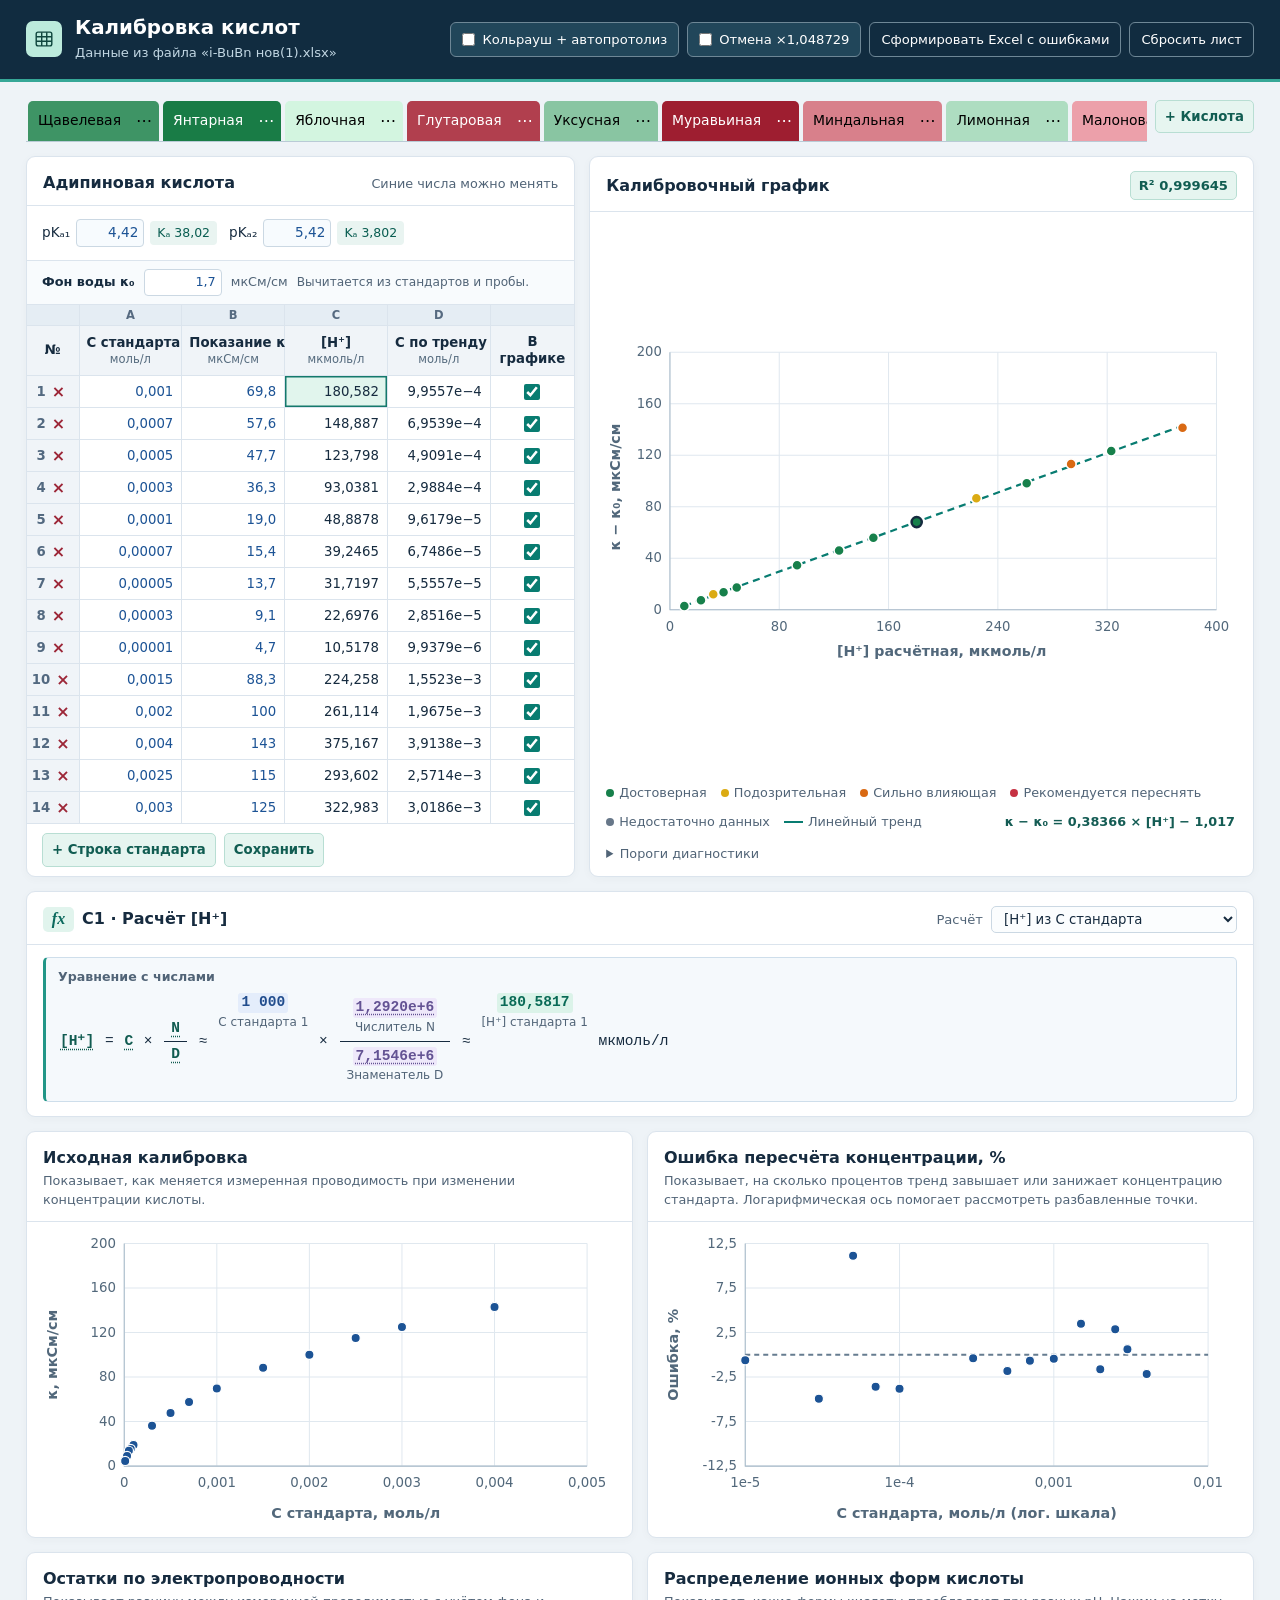
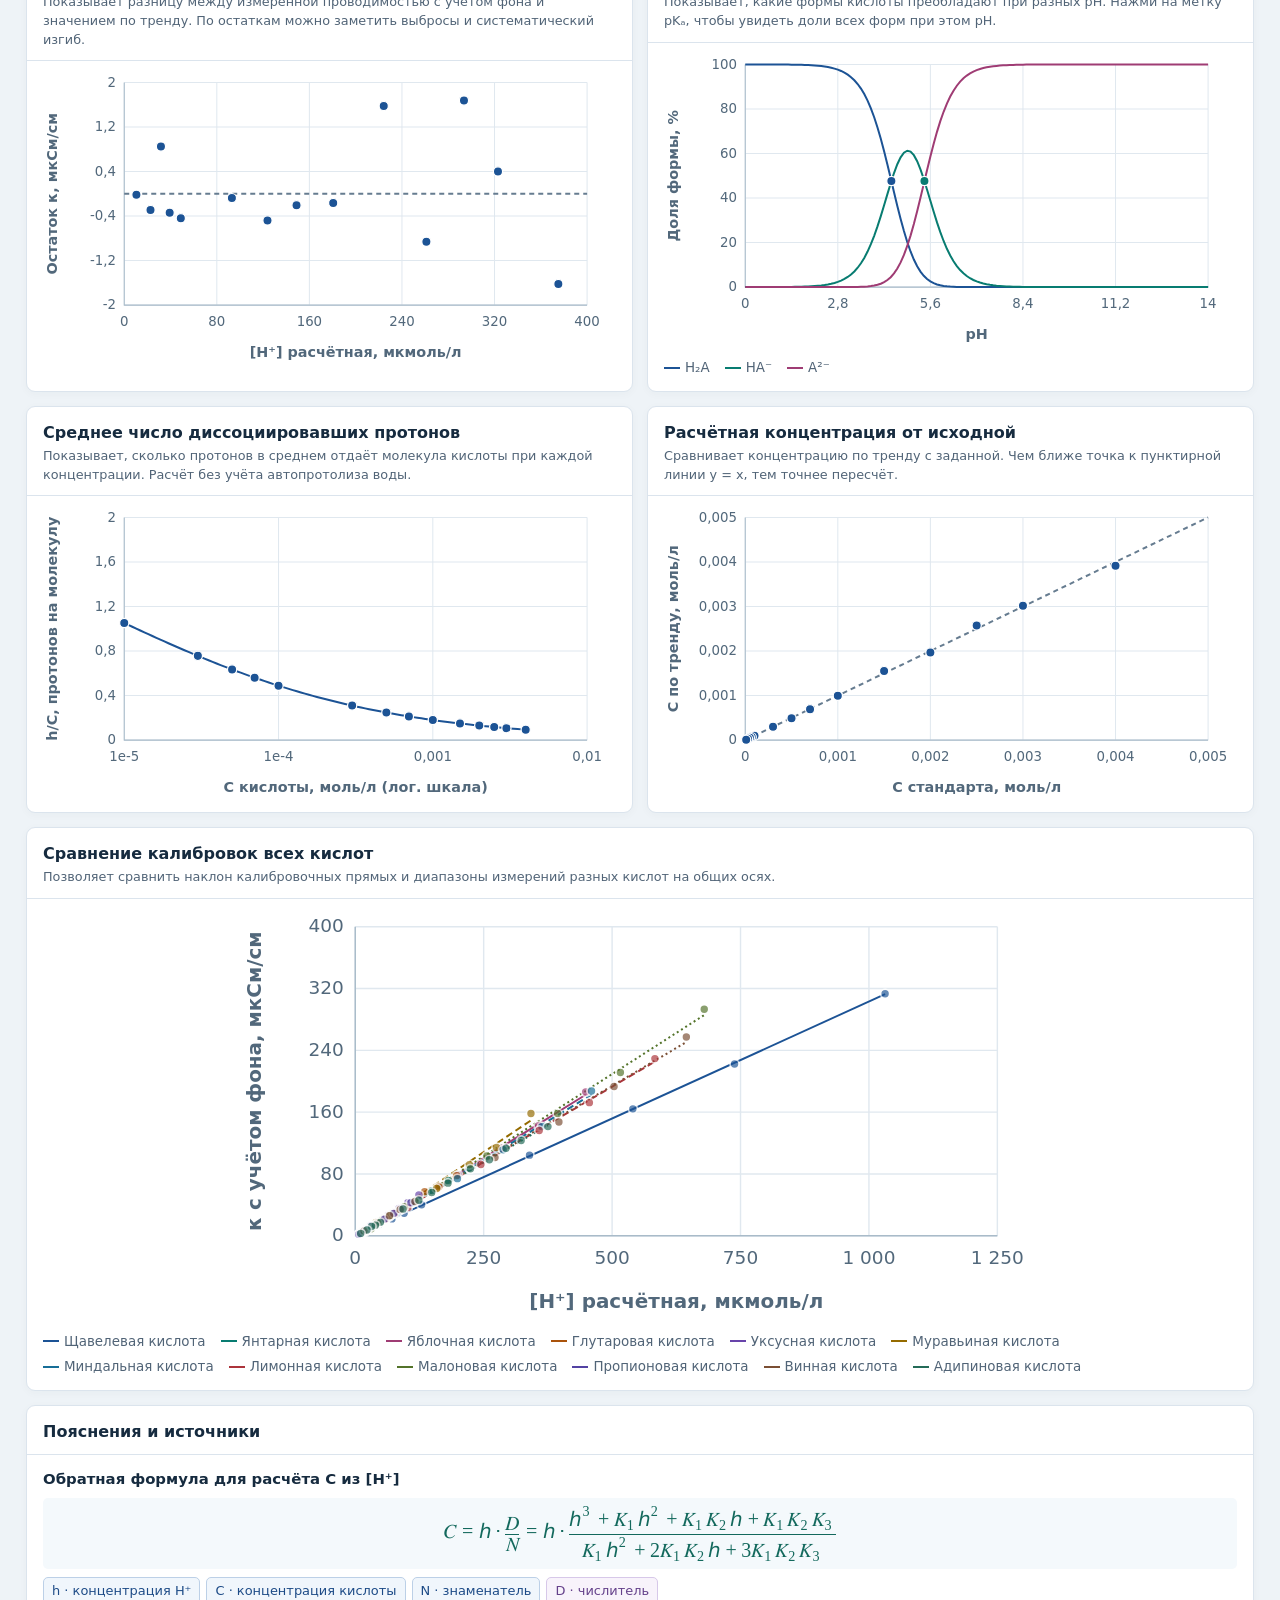
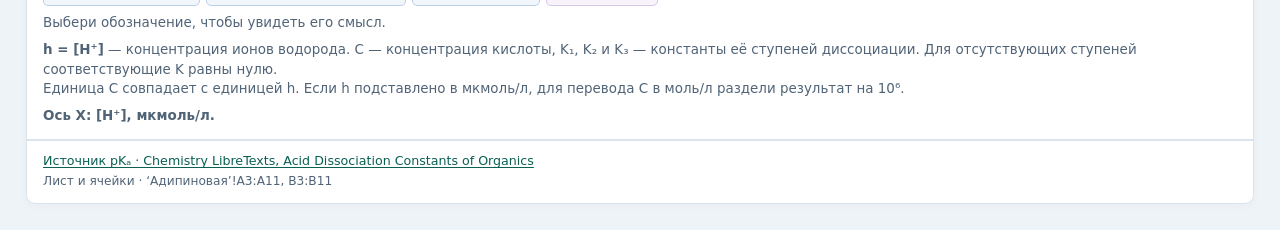
==== commit fd5536e0: "Sync acid calibration from Sites version 32" ====
--- a/acid-calibration/index.html
+++ b/acid-calibration/index.html
@@ -73,9 +73,9 @@
   <details id="ion-editor" class="ion-editor"><summary>Ионные проводимости λ° при 25 °C</summary><div class="ion-fields" id="ion-fields"></div><p class="physics-refs" id="ion-refs"></p></details>
 </div>
 <div class="scroller"><table class="sheet" aria-label="Калибровочные стандарты">
-<colgroup><col style="width:52px"><col><col><col><col><col id="theory-col" hidden></colgroup>
-<thead><tr aria-hidden="true"><th></th><th>A</th><th>B</th><th>C</th><th>D</th><th id="theory-letter" hidden>E</th></tr>
-<tr><th scope="col">№</th><th scope="col">C стандарта<span class="unit">моль/л</span></th><th scope="col">Показание κ<span class="unit">мкСм/см</span></th><th scope="col">[H⁺]<span class="unit">мкмоль/л</span></th><th scope="col">C по тренду<span class="unit">моль/л</span></th><th scope="col" id="theory-head" hidden>κ расчётная<span class="unit">мкСм/см</span></th></tr></thead><tbody id="rows"></tbody>
+<colgroup><col style="width:52px"><col><col><col><col><col id="theory-col" hidden><col style="width:84px"></colgroup>
+<thead><tr aria-hidden="true"><th></th><th>A</th><th>B</th><th>C</th><th>D</th><th id="theory-letter" hidden>E</th><th></th></tr>
+<tr><th scope="col">№</th><th scope="col">C стандарта<span class="unit">моль/л</span></th><th scope="col">Показание κ<span class="unit">мкСм/см</span></th><th scope="col">[H⁺]<span class="unit">мкмоль/л</span></th><th scope="col">C по тренду<span class="unit">моль/л</span></th><th scope="col" id="theory-head" hidden>κ расчётная<span class="unit">мкСм/см</span></th><th scope="col" class="chart-use-head">В графике</th></tr></thead><tbody id="rows"></tbody>
 </table></div>
 <div class="sheet-actions">
   <button id="add-row" class="action" type="button">+ Строка стандарта</button>
--- a/acid-calibration/calibration.css
+++ b/acid-calibration/calibration.css
@@ -68,6 +68,9 @@
 .editor-dialog .danger{justify-self:start;background:#fff3f4;border-color:#e7bcc2}
 .row-number{display:flex;align-items:center;justify-content:center;gap:2px}
 .remove-row{border:0;background:transparent;border-radius:3px;padding:1px 4px;font-size:1rem;line-height:1.2}
+.sheet .chart-use{text-align:center;vertical-align:middle}
+.sheet .chart-use input[type=checkbox]{display:block;width:1rem;height:1rem;min-height:0;margin:0 auto;padding:0;accent-color:var(--teal);cursor:pointer}
+.sheet .chart-use-head{white-space:normal}
 .remove-row:hover{background:#ffe3e6}
 
 .numeric-fraction{display:inline-grid;grid-template-rows:auto auto;vertical-align:middle;text-align:center;margin:2px 3px;line-height:1.3;max-width:100%}
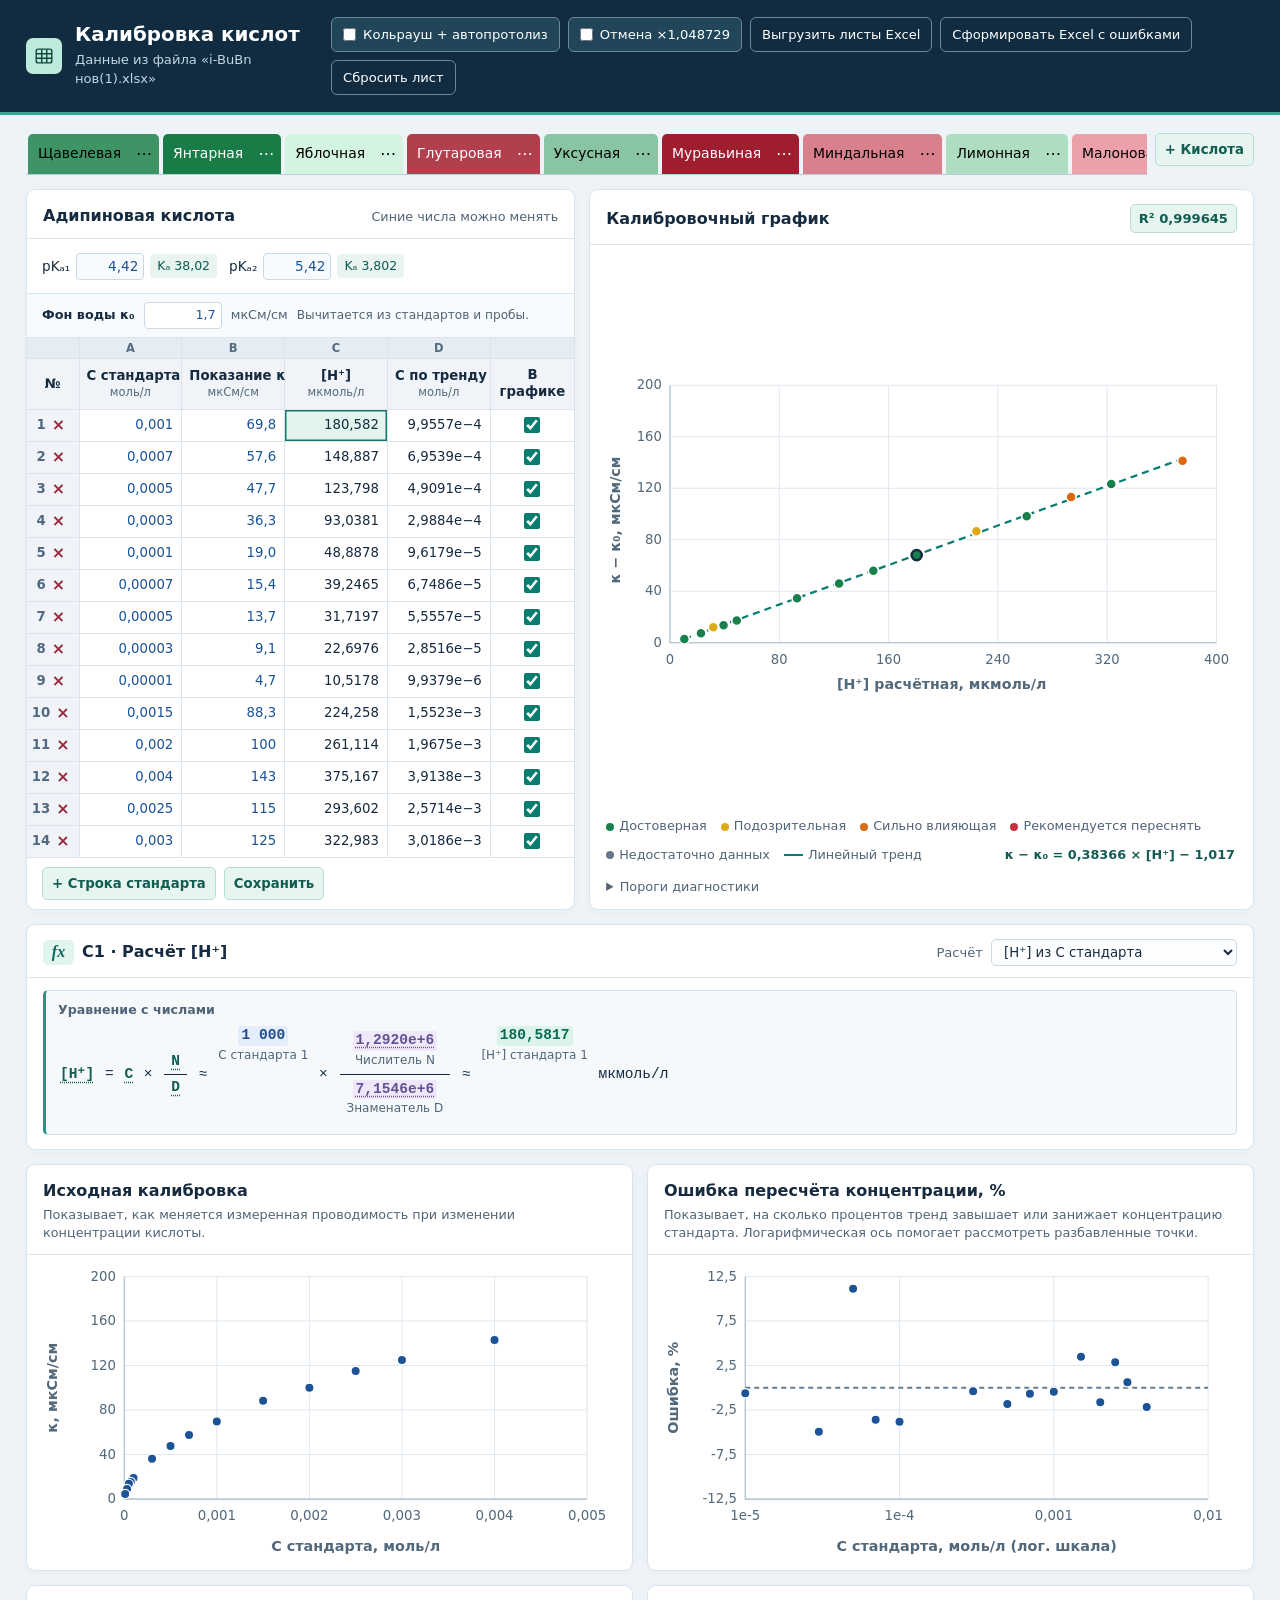
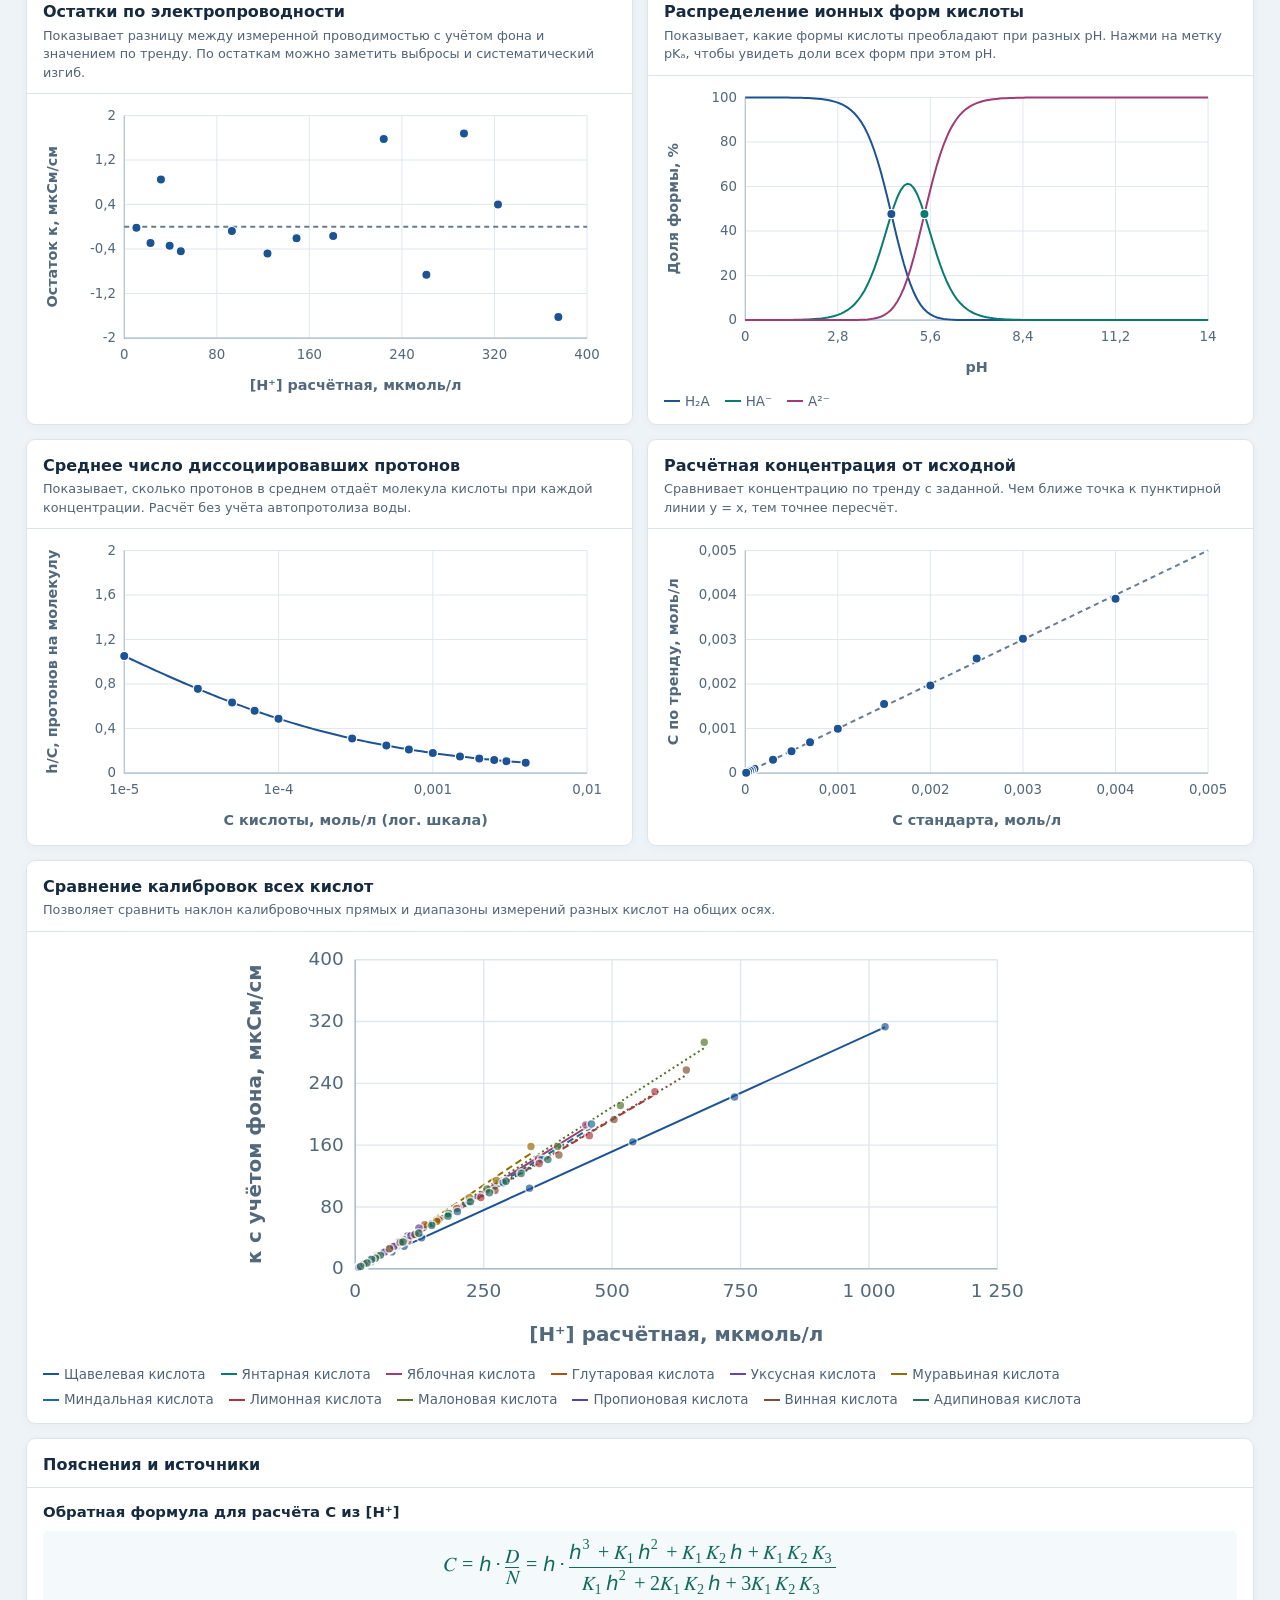
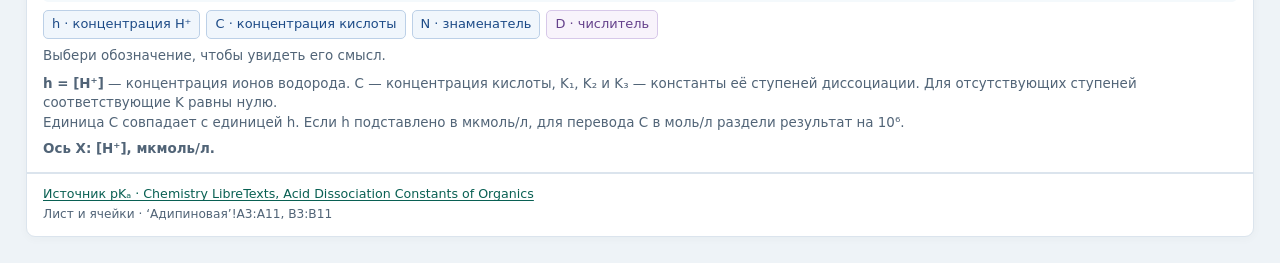
==== commit b3d21b2d: "Sync acid calibration from Sites version 35" ====
--- a/acid-calibration/index.html
+++ b/acid-calibration/index.html
@@ -14,6 +14,7 @@
 <div class="top-actions">
 <label class="model-toggle"><input type="checkbox" id="model-toggle" aria-controls="physics">Кольрауш + автопротолиз</label>
 <label class="model-toggle"><input type="checkbox" id="instrument-toggle">Отмена ×1,048729</label>
+<button type="button" class="reset" id="export-sheets">Выгрузить листы Excel</button>
 <button type="button" class="reset" id="export-errors">Сформировать Excel с ошибками</button>
 <button type="button" class="reset" id="reset">Сбросить лист</button>
 </div>
@@ -23,6 +24,18 @@
   <nav class="tabs" id="tabs" role="tablist" aria-label="Кислоты"></nav>
   <button id="add-acid" class="action" type="button">+ Кислота</button>
 </div>
+<dialog id="sheets-dialog" class="editor-dialog export-dialog" aria-labelledby="sheets-title">
+  <form id="sheets-form">
+    <h2 id="sheets-title">Листы калибровки в Excel</h2>
+    <fieldset>
+      <legend>Кислоты</legend>
+      <div class="export-selection"><button type="button" class="action secondary" id="sheets-all">Выбрать все</button><button type="button" class="action secondary" id="sheets-none">Снять выбор</button></div>
+      <div id="sheets-acids" class="export-choices"></div>
+    </fieldset>
+    <p id="sheets-notice" class="detail" role="status"></p>
+    <div class="dialog-actions"><button type="button" class="action secondary" id="sheets-cancel">Отмена</button><button class="action" type="submit">Выгрузить Excel</button></div>
+  </form>
+</dialog>
 <dialog id="export-dialog" class="editor-dialog export-dialog" aria-labelledby="export-title">
   <form id="export-form">
     <h2 id="export-title">Excel с ошибками калибровки</h2>
@@ -214,7 +227,7 @@
 <script id="seed" type="application/json">{"Щавелевая":{"pka":[1.25,4.27],"rows":[[0.001,300],[0.0007,214],[0.0005,157.9],[0.0003,100.7],[0.0001,39.9],[7e-05,29.5],[5e-05,22.4],[3e-05,15.5],[1e-05,5.4]]},"Янтарная":{"pka":[4.21,5.64],"rows":[[0.001,85.2],[0.0007,69.6],[0.0005,57.3],[0.0003,42.4],[0.0001,21.3],[7e-05,16.8],[5e-05,13.2],[3e-05,9.1],[1e-05,4.3]]},"Яблочная":{"pka":[3.459,5.097],"rows":[[0.001,179.2],[0.0007,137.4],[0.0005,109.6],[0.0003,76.4],[0.0001,33.4],[7e-05,25.4],[5e-05,19.4],[3e-05,12.8],[1e-05,5.8]]},"Глутаровая":{"pka":[4.34,5.27],"rows":[[0.001,75.8],[0.0007,61.9],[0.0005,56.1],[0.0003,38.4],[0.0001,20],[7e-05,16.75],[5e-05,13.2],[3e-05,9.1],[1e-05,5.7]]},"Уксусная":{"pka":[4.757],"rows":[[0.001,52],[0.0007,42.2],[0.0005,35.3],[0.0003,26.5],[0.0001,13.8],[7e-05,11.2],[5e-05,9.3],[3e-05,6.7],[1e-05,4]]},"Муравьиная":{"pka":[3.75],"rows":[[0.001,152.1],[0.0007,111],[0.0005,89.4],[0.0003,60],[0.0001,28.9],[7e-05,22.1],[5e-05,18],[3e-05,11.3],[1e-05,4.6]]},"Миндальная":{"pka":[3.407],"rows":[[0.001,180],[0.0007,136.2],[0.0005,108],[0.0003,72.1],[0.0001,31],[7e-05,23.1],[5e-05,17.4],[3e-05,12.3],[1e-05,3.6]]},"Лимонная":{"pka":[3.13,4.76,6.4],"rows":[[0.001,220],[0.0007,166],[0.0005,132],[0.0003,89.5],[0.0001,36.4],[7e-05,29.1],[5e-05,21.9],[3e-05,14.3],[1e-05,5.7]]},"Малоновая":{"pka":[2.847,5.696],"rows":[[0.001,281],[0.0007,203],[0.0005,153],[0.0003,99.8],[0.0001,37.6],[7e-05,26.9],[5e-05,19.7],[3e-05,10.3],[1e-05,5.1]]},"Пропионовая":{"pka":[4.88],"rows":[[0.001,42.4],[0.0007,35.2],[0.0005,29.3],[0.0003,22.1],[0.0001,13.8],[7e-05,9.9],[5e-05,8.5],[3e-05,6],[1e-05,3.3]]},"Винная":{"pka":[3.03,4.37],"rows":[[0.001,247],[0.0007,186.4],[0.0005,142],[0.0003,98.6],[0.0001,43.9],[7e-05,33.9],[5e-05,26.2],[3e-05,17.3],[1e-05,7.6]]},"Адипиновая":{"pka":[4.42,5.42],"rows":[[0.001,66.6],[0.0007,54.9],[0.0005,45.5],[0.0003,34.6],[0.0001,18.1],[7e-05,14.7],[5e-05,13.1],[3e-05,8.7],[1e-05,4.5],[0.0015,88.3],[0.002,100.2],[0.004,142.6],[0.0025,109.3],[0.003,119.1]],"instrumentReady":[9,10,11]}}</script>
 <script id="sources" type="application/json">{"Щавелевая":{"url":"https://slunik.slu.se/kursfiler/MV0218/20103.1920/Essington_1st_edition.pdf","label":"Essington, Soil and Water Chemistry, табл. 5.9","range":"‘Щавелевая’!A4:A12, B4:B12"},"Янтарная":{"url":"https://slunik.slu.se/kursfiler/MV0218/20103.1920/Essington_1st_edition.pdf","label":"Essington, Soil and Water Chemistry, табл. 5.9","range":"‘Янтарная’!A4:A12, C4:C12"},"Яблочная":{"url":"https://chem.libretexts.org/Ancillary_Materials/Reference/Reference_Tables/Equilibrium_Constants/E5:_Acid_Dissociation_Constants_of_Organics","label":"Chemistry LibreTexts, Acid Dissociation Constants of Organics","range":"‘Яблочная’!A4:A12, C4:C12"},"Глутаровая":{"url":"https://bisakimia.com/wp-content/uploads/2025/03/vogels-textbook-of-quantitative-chemical-analysis-5th-ed-g-h-jeffery.pdf","label":"Vogel’s Textbook of Quantitative Chemical Analysis, прил. 7","range":"‘Глутаровая’!A3:A11, B3:B11"},"Уксусная":{"url":"https://chem.libretexts.org/Ancillary_Materials/Reference/Reference_Tables/Equilibrium_Constants/E5:_Acid_Dissociation_Constants_of_Organics","label":"Chemistry LibreTexts, Acid Dissociation Constants of Organics","range":"‘Уксусная’!A3:A11, B3:B11"},"Муравьиная":{"url":"https://slunik.slu.se/kursfiler/MV0218/20103.1920/Essington_1st_edition.pdf","label":"Essington, Soil and Water Chemistry, табл. 5.9","range":"‘Муравьиная’!A4:A12, C4:C12"},"Миндальная":{"url":"https://journals.indianapolis.iu.edu/index.php/ias/article/download/8615/8718","label":"Mandelic Acid: Limiting Conductance and Ionization Constant, 25 °C","range":"‘Миндальная’!A4:A12, B4:B12"},"Лимонная":{"url":"https://bisakimia.com/wp-content/uploads/2025/03/vogels-textbook-of-quantitative-chemical-analysis-5th-ed-g-h-jeffery.pdf","label":"Vogel’s Textbook of Quantitative Chemical Analysis, прил. 7","range":"‘Лимонная’!A4:A12, B4:B12"},"Малоновая":{"url":"https://chem.libretexts.org/Ancillary_Materials/Reference/Reference_Tables/Equilibrium_Constants/E5:_Acid_Dissociation_Constants_of_Organics","label":"Chemistry LibreTexts, Acid Dissociation Constants of Organics","range":"‘Малоновая’!A3:A11, B3:B11"},"Пропионовая":{"url":"https://bisakimia.com/wp-content/uploads/2025/03/vogels-textbook-of-quantitative-chemical-analysis-5th-ed-g-h-jeffery.pdf","label":"Vogel’s Textbook of Quantitative Chemical Analysis, прил. 7","range":"‘Пропионовая’!A3:A11, D3:D11"},"Винная":{"url":"https://bisakimia.com/wp-content/uploads/2025/03/vogels-textbook-of-quantitative-chemical-analysis-5th-ed-g-h-jeffery.pdf","label":"Vogel’s Textbook of Quantitative Chemical Analysis, прил. 7","range":"‘Винная ’!A3:A11, B3:B11"},"Адипиновая":{"url":"https://chem.libretexts.org/Ancillary_Materials/Reference/Reference_Tables/Equilibrium_Constants/E5:_Acid_Dissociation_Constants_of_Organics","label":"Chemistry LibreTexts, Acid Dissociation Constants of Organics","range":"‘Адипиновая’!A3:A11, B3:B11"}}</script>
 <script id="ion-data" type="application/json">{"refs":{"nist":["NIST SP 260-142, §1.3","https://nvlpubs.nist.gov/nistpubs/Legacy/SP/nistspecialpublication260-142.pdf"],"handbook":["Perry’s Chemical Engineers’ Handbook, табл. 8.32","https://www-chemistry.univer.kharkov.ua/files/63847_8.pdf"],"diffusion":["Aqion, таблица органических анионов","https://www.aqion.de/site/194"],"citric":["Apelblat, Citric Acid, §2.13","https://ndl.ethernet.edu.et/bitstream/123456789/70732/1/2014_Book_CitricAcid.pdf"],"mandelic":["Mandelic Acid: Limiting Conductance, табл. II","https://journals.indianapolis.iu.edu/index.php/ias/article/download/8615/8718"],"malonic":["Apelblat, Conductances of aqueous malonic acid","https://doi.org/10.1016/S0167-7322(97)00056-1"],"succinate":["Conductance Studies of Aqueous Succinic Acid (значение Davies для HSucc⁻)","https://www.academia.edu/118199961/Conductance_Studies_of_Aqueous_Succinic_Acid"],"tartaric":["Bešter-Rogač et al., Acidic tartrates","https://doi.org/10.1023/A:1022671414577"],"glutaric":["Apelblat et al., Glutaric acid and glutarates","https://doi.org/10.1007/s10953-007-9161-2"],"adipic":["Kinart, Conductance studies of sodium salts of dicarboxylic acids","https://doi.org/10.1016/j.molliq.2021.116262"]},"ions":{"Щавелевая":[["HC₂O₄⁻",40.2,"diffusion"],["C₂O₄²⁻",148.3,"diffusion"]],"Янтарная":[["HSucc⁻",31.9,"succinate"],["Succ²⁻",117.6,"diffusion"]],"Яблочная":[["HMal⁻",null,null],["Mal²⁻",117.6,"diffusion"]],"Глутаровая":[["HGlut⁻",null,"glutaric"],["Glut²⁻",105.2,"handbook"]],"Уксусная":[["Ac⁻",40.9,"diffusion"]],"Муравьиная":[["HCOO⁻",54.6,"diffusion"]],"Миндальная":[["Mdl⁻",30.84,"mandelic","380,65 − 349,81"]],"Лимонная":[["H₂Cit⁻",35.87,"citric"],["HCit²⁻",100.76,"citric","2 × 50,38"],["Cit³⁻",216.15,"citric","3 × 72,05"]],"Малоновая":[["HMalon⁻",39.1,"malonic"],["Malon²⁻",129.4,"malonic","2 × 64,7"]],"Пропионовая":[["Prop⁻",35.8,"handbook"]],"Винная":[["HTar⁻",null,"tartaric"],["Tar²⁻",119.3,"diffusion"]],"Адипиновая":[["HAd⁻",null,null],["Ad²⁻",null,"adipic"]]}}</script>
-<script src="xlsx-export.js"></script>
+<script src="xlsx-export.js?v=3"></script>
 <script src="./calibration.js"></script>
 </body>
 </html>
